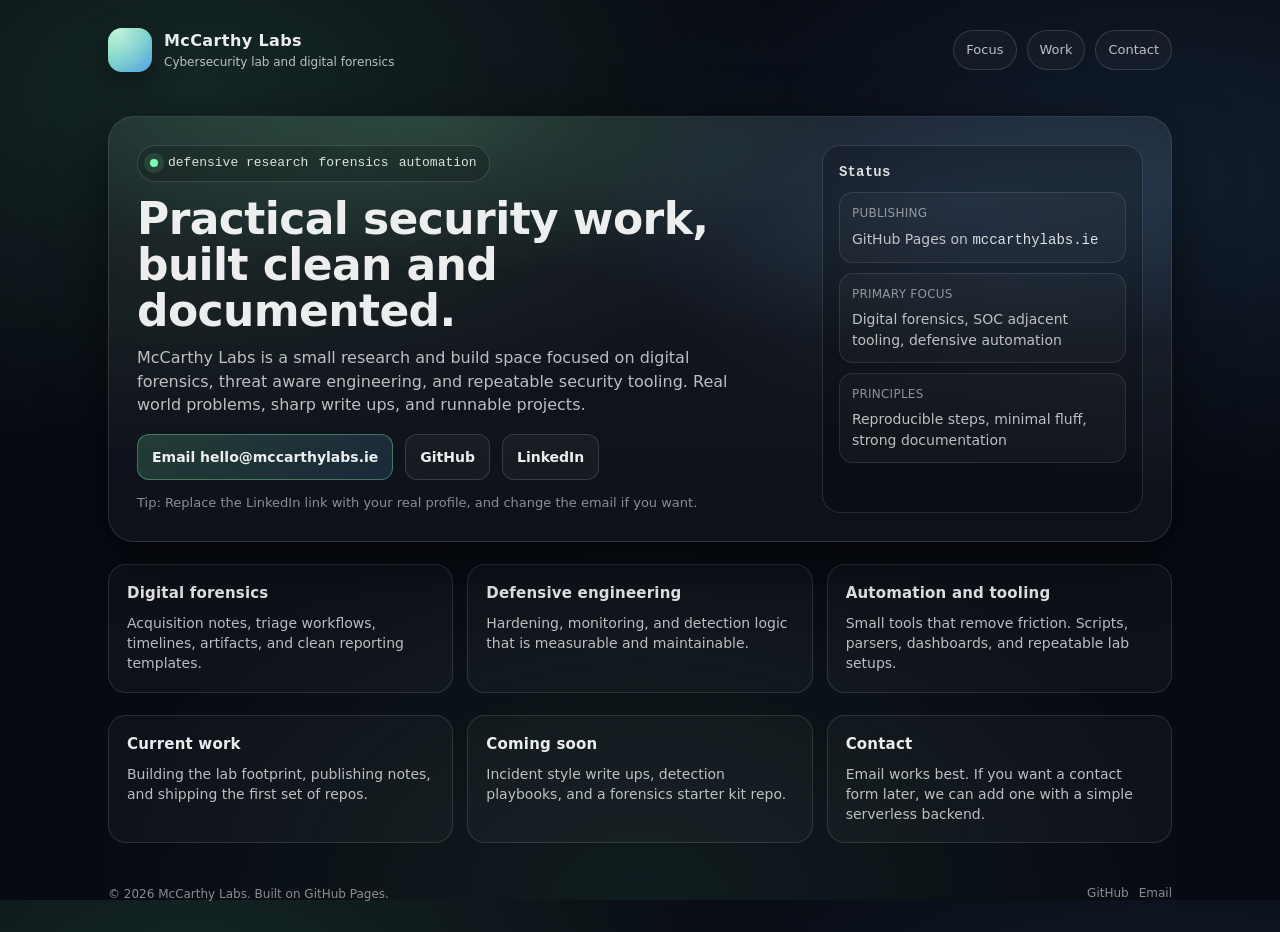
==== index.html @ 1f53fd3c "Update index.html" ====
<!doctype html>
<html lang="en">
<head>
  <meta charset="utf-8" />
  <meta name="viewport" content="width=device-width,initial-scale=1" />
  <meta name="description" content="McCarthy Labs. Cybersecurity lab focused on digital forensics, defensive engineering, and practical research." />
  <title>McCarthy Labs</title>

  <style>
    :root{
      --bg: #070A12;
      --panel: rgba(255,255,255,0.06);
      --panel2: rgba(255,255,255,0.04);
      --text: rgba(255,255,255,0.92);
      --muted: rgba(255,255,255,0.72);
      --faint: rgba(255,255,255,0.52);
      --border: rgba(255,255,255,0.14);
      --accent: #7CFFB2;
      --accent2: #67B6FF;
      --danger: #FF6B6B;
      --shadow: 0 18px 60px rgba(0,0,0,0.55);
      --radius: 18px;
      --radius2: 26px;
      --max: 1100px;
    }

    *{ box-sizing: border-box; }
    html, body{ height: 100%; }
    body{
      margin: 0;
      color: var(--text);
      background: radial-gradient(1000px 600px at 15% 10%, rgba(124,255,178,0.12), transparent 60%),
                  radial-gradient(900px 520px at 90% 20%, rgba(103,182,255,0.12), transparent 60%),
                  radial-gradient(1000px 700px at 50% 100%, rgba(124,255,178,0.08), transparent 55%),
                  var(--bg);
      font-family: ui-sans-serif, system-ui, -apple-system, Segoe UI, Roboto, Helvetica, Arial, "Apple Color Emoji", "Segoe UI Emoji";
      line-height: 1.45;
    }

    a{ color: inherit; text-decoration: none; }
    a:hover{ text-decoration: none; }

    .wrap{
      min-height: 100%;
      display: flex;
      flex-direction: column;
    }

    header{
      max-width: var(--max);
      margin: 0 auto;
      padding: 28px 18px 0 18px;
      width: 100%;
      display: flex;
      align-items: center;
      justify-content: space-between;
      gap: 16px;
    }

    .brand{
      display: flex;
      align-items: center;
      gap: 12px;
    }

    .mark{
      width: 44px;
      height: 44px;
      border-radius: 14px;
      background: linear-gradient(135deg, rgba(124,255,178,0.9), rgba(103,182,255,0.9));
      box-shadow: 0 10px 30px rgba(0,0,0,0.35);
      position: relative;
      overflow: hidden;
    }

    .mark::after{
      content: "";
      position: absolute;
      inset: -40%;
      background: radial-gradient(circle at 30% 30%, rgba(255,255,255,0.55), transparent 55%);
      transform: rotate(10deg);
    }

    .brand h1{
      font-size: 16px;
      margin: 0;
      letter-spacing: 0.4px;
      font-weight: 700;
    }

    .brand p{
      margin: 2px 0 0 0;
      font-size: 12px;
      color: var(--muted);
    }

    nav{
      display: flex;
      align-items: center;
      gap: 10px;
      flex-wrap: wrap;
      justify-content: flex-end;
    }

    .pill{
      display: inline-flex;
      align-items: center;
      gap: 10px;
      padding: 10px 12px;
      border: 1px solid var(--border);
      background: rgba(255,255,255,0.03);
      border-radius: 999px;
      color: var(--muted);
      font-size: 13px;
      transition: transform 120ms ease, border-color 120ms ease, background 120ms ease;
      user-select: none;
    }

    .pill:hover{
      transform: translateY(-1px);
      border-color: rgba(255,255,255,0.22);
      background: rgba(255,255,255,0.05);
    }

    main{
      width: 100%;
      max-width: var(--max);
      margin: 0 auto;
      padding: 44px 18px 42px 18px;
      flex: 1;
    }

    .hero{
      border: 1px solid rgba(255,255,255,0.12);
      background: linear-gradient(180deg, rgba(255,255,255,0.06), rgba(255,255,255,0.03));
      border-radius: var(--radius2);
      box-shadow: var(--shadow);
      padding: 28px;
      overflow: hidden;
      position: relative;
    }

    .hero::before{
      content: "";
      position: absolute;
      inset: 0;
      background:
        radial-gradient(700px 260px at 30% 0%, rgba(124,255,178,0.14), transparent 60%),
        radial-gradient(700px 260px at 80% 20%, rgba(103,182,255,0.14), transparent 60%);
      pointer-events: none;
    }

    .grid{
      display: grid;
      grid-template-columns: 1.35fr 0.65fr;
      gap: 18px;
      position: relative;
      z-index: 1;
    }

    @media (max-width: 920px){
      .grid{ grid-template-columns: 1fr; }
    }

    .kicker{
      display: inline-flex;
      align-items: center;
      gap: 10px;
      padding: 8px 12px;
      border-radius: 999px;
      border: 1px solid rgba(255,255,255,0.14);
      background: rgba(0,0,0,0.18);
      color: var(--muted);
      font-size: 13px;
      width: fit-content;
      margin-bottom: 14px;
    }

    .dot{
      width: 8px;
      height: 8px;
      border-radius: 999px;
      background: var(--accent);
      box-shadow: 0 0 0 6px rgba(124,255,178,0.12);
    }

    .title{
      font-size: 44px;
      line-height: 1.05;
      margin: 0 0 12px 0;
      letter-spacing: -0.6px;
    }

    @media (max-width: 520px){
      .title{ font-size: 36px; }
    }

    .subtitle{
      margin: 0 0 18px 0;
      color: var(--muted);
      font-size: 16px;
      max-width: 62ch;
    }

    .ctaRow{
      display: flex;
      gap: 12px;
      flex-wrap: wrap;
      margin-top: 6px;
    }

    .btn{
      display: inline-flex;
      align-items: center;
      justify-content: center;
      gap: 10px;
      padding: 12px 14px;
      border-radius: 12px;
      border: 1px solid rgba(255,255,255,0.14);
      background: rgba(255,255,255,0.04);
      color: var(--text);
      font-weight: 650;
      font-size: 14px;
      transition: transform 120ms ease, border-color 120ms ease, background 120ms ease;
    }

    .btn:hover{
      transform: translateY(-1px);
      border-color: rgba(255,255,255,0.24);
      background: rgba(255,255,255,0.06);
    }

    .btnPrimary{
      border: 1px solid rgba(124,255,178,0.35);
      background: linear-gradient(135deg, rgba(124,255,178,0.18), rgba(103,182,255,0.14));
    }

    .panel{
      border-radius: var(--radius);
      border: 1px solid rgba(255,255,255,0.12);
      background: rgba(0,0,0,0.22);
      padding: 16px;
    }

    .panel h3{
      margin: 0 0 10px 0;
      font-size: 14px;
      letter-spacing: 0.2px;
    }

    .kv{
      display: grid;
      grid-template-columns: 1fr;
      gap: 10px;
    }

    .kvItem{
      padding: 12px;
      border-radius: 14px;
      border: 1px solid rgba(255,255,255,0.10);
      background: rgba(255,255,255,0.03);
    }

    .kvItem .label{
      font-size: 12px;
      color: var(--faint);
      margin-bottom: 6px;
      letter-spacing: 0.25px;
      text-transform: uppercase;
    }

    .kvItem .value{
      font-size: 14px;
      color: var(--muted);
    }

    .section{
      margin-top: 22px;
      display: grid;
      grid-template-columns: 1fr 1fr 1fr;
      gap: 14px;
    }

    @media (max-width: 920px){
      .section{ grid-template-columns: 1fr; }
    }

    .card{
      border-radius: var(--radius);
      border: 1px solid rgba(255,255,255,0.12);
      background: rgba(255,255,255,0.03);
      padding: 18px;
      transition: transform 120ms ease, border-color 120ms ease, background 120ms ease;
    }

    .card:hover{
      transform: translateY(-1px);
      border-color: rgba(255,255,255,0.22);
      background: rgba(255,255,255,0.05);
    }

    .card h4{
      margin: 0 0 8px 0;
      font-size: 15px;
      letter-spacing: 0.2px;
    }

    .card p{
      margin: 0;
      color: var(--muted);
      font-size: 14px;
    }

    .mono{
      font-family: ui-monospace, SFMono-Regular, Menlo, Monaco, Consolas, "Liberation Mono", "Courier New", monospace;
      color: rgba(255,255,255,0.85);
    }

    footer{
      max-width: var(--max);
      margin: 0 auto;
      padding: 0 18px 28px 18px;
      width: 100%;
      color: var(--faint);
      font-size: 12px;
      display: flex;
      align-items: center;
      justify-content: space-between;
      gap: 10px;
      flex-wrap: wrap;
    }

    .smallLinks{
      display: flex;
      gap: 10px;
      flex-wrap: wrap;
      justify-content: flex-end;
    }

    .smallLinks a{
      color: var(--faint);
      border-bottom: 1px solid transparent;
    }

    .smallLinks a:hover{
      color: var(--muted);
      border-bottom-color: rgba(255,255,255,0.22);
    }
  </style>
</head>

<body>
  <div class="wrap">
    <header>
      <div class="brand">
        <div class="mark" aria-hidden="true"></div>
        <div>
          <h1>McCarthy Labs</h1>
          <p>Cybersecurity lab and digital forensics</p>
        </div>
      </div>

      <nav>
        <a class="pill" href="#focus">Focus</a>
        <a class="pill" href="#work">Work</a>
        <a class="pill" href="#contact">Contact</a>
      </nav>
    </header>

    <main>
      <section class="hero">
        <div class="grid">
          <div>
            <div class="kicker">
              <span class="dot" aria-hidden="true"></span>
              <span class="mono">defensive research</span>
              <span class="mono">forensics</span>
              <span class="mono">automation</span>
            </div>

            <h2 class="title">Practical security work, built clean and documented.</h2>

            <p class="subtitle">
              McCarthy Labs is a small research and build space focused on digital forensics, threat aware engineering,
              and repeatable security tooling. Real world problems, sharp write ups, and runnable projects.
            </p>

            <div class="ctaRow" id="contact">
              <a class="btn btnPrimary" href="mailto:hello@mccarthylabs.ie">Email hello@mccarthylabs.ie</a>
              <a class="btn" href="https://github.com/McCarthyLabs-ie" target="_blank" rel="noreferrer">GitHub</a>
              <a class="btn" href="https://www.linkedin.com" target="_blank" rel="noreferrer">LinkedIn</a>
            </div>

            <p style="margin:14px 0 0 0;color:var(--faint);font-size:13px;">
              Tip: Replace the LinkedIn link with your real profile, and change the email if you want.
            </p>
          </div>

          <aside class="panel">
            <h3 class="mono">Status</h3>
            <div class="kv">
              <div class="kvItem">
                <div class="label">Publishing</div>
                <div class="value">GitHub Pages on <span class="mono">mccarthylabs.ie</span></div>
              </div>
              <div class="kvItem">
                <div class="label">Primary focus</div>
                <div class="value">Digital forensics, SOC adjacent tooling, defensive automation</div>
              </div>
              <div class="kvItem">
                <div class="label">Principles</div>
                <div class="value">Reproducible steps, minimal fluff, strong documentation</div>
              </div>
            </div>
          </aside>
        </div>
      </section>

      <section class="section" id="focus">
        <div class="card">
          <h4>Digital forensics</h4>
          <p>
            Acquisition notes, triage workflows, timelines, artifacts, and clean reporting templates.
          </p>
        </div>

        <div class="card">
          <h4>Defensive engineering</h4>
          <p>
            Hardening, monitoring, and detection logic that is measurable and maintainable.
          </p>
        </div>

        <div class="card">
          <h4>Automation and tooling</h4>
          <p>
            Small tools that remove friction. Scripts, parsers, dashboards, and repeatable lab setups.
          </p>
        </div>
      </section>

      <section class="section" id="work">
        <div class="card">
          <h4>Current work</h4>
          <p>
            Building the lab footprint, publishing notes, and shipping the first set of repos.
          </p>
        </div>

        <div class="card">
          <h4>Coming soon</h4>
          <p>
            Incident style write ups, detection playbooks, and a forensics starter kit repo.
          </p>
        </div>

        <div class="card">
          <h4>Contact</h4>
          <p>
            Email works best. If you want a contact form later, we can add one with a simple serverless backend.
          </p>
        </div>
      </section>
    </main>

    <footer>
      <div>© <span id="year"></span> McCarthy Labs. Built on GitHub Pages.</div>
      <div class="smallLinks">
        <a href="https://github.com/McCarthyLabs-ie" target="_blank" rel="noreferrer">GitHub</a>
        <a href="#contact">Email</a>
      </div>
    </footer>
  </div>

  <script>
    document.getElementById("year").textContent = new Date().getFullYear();
  </script>
</body>
</html>
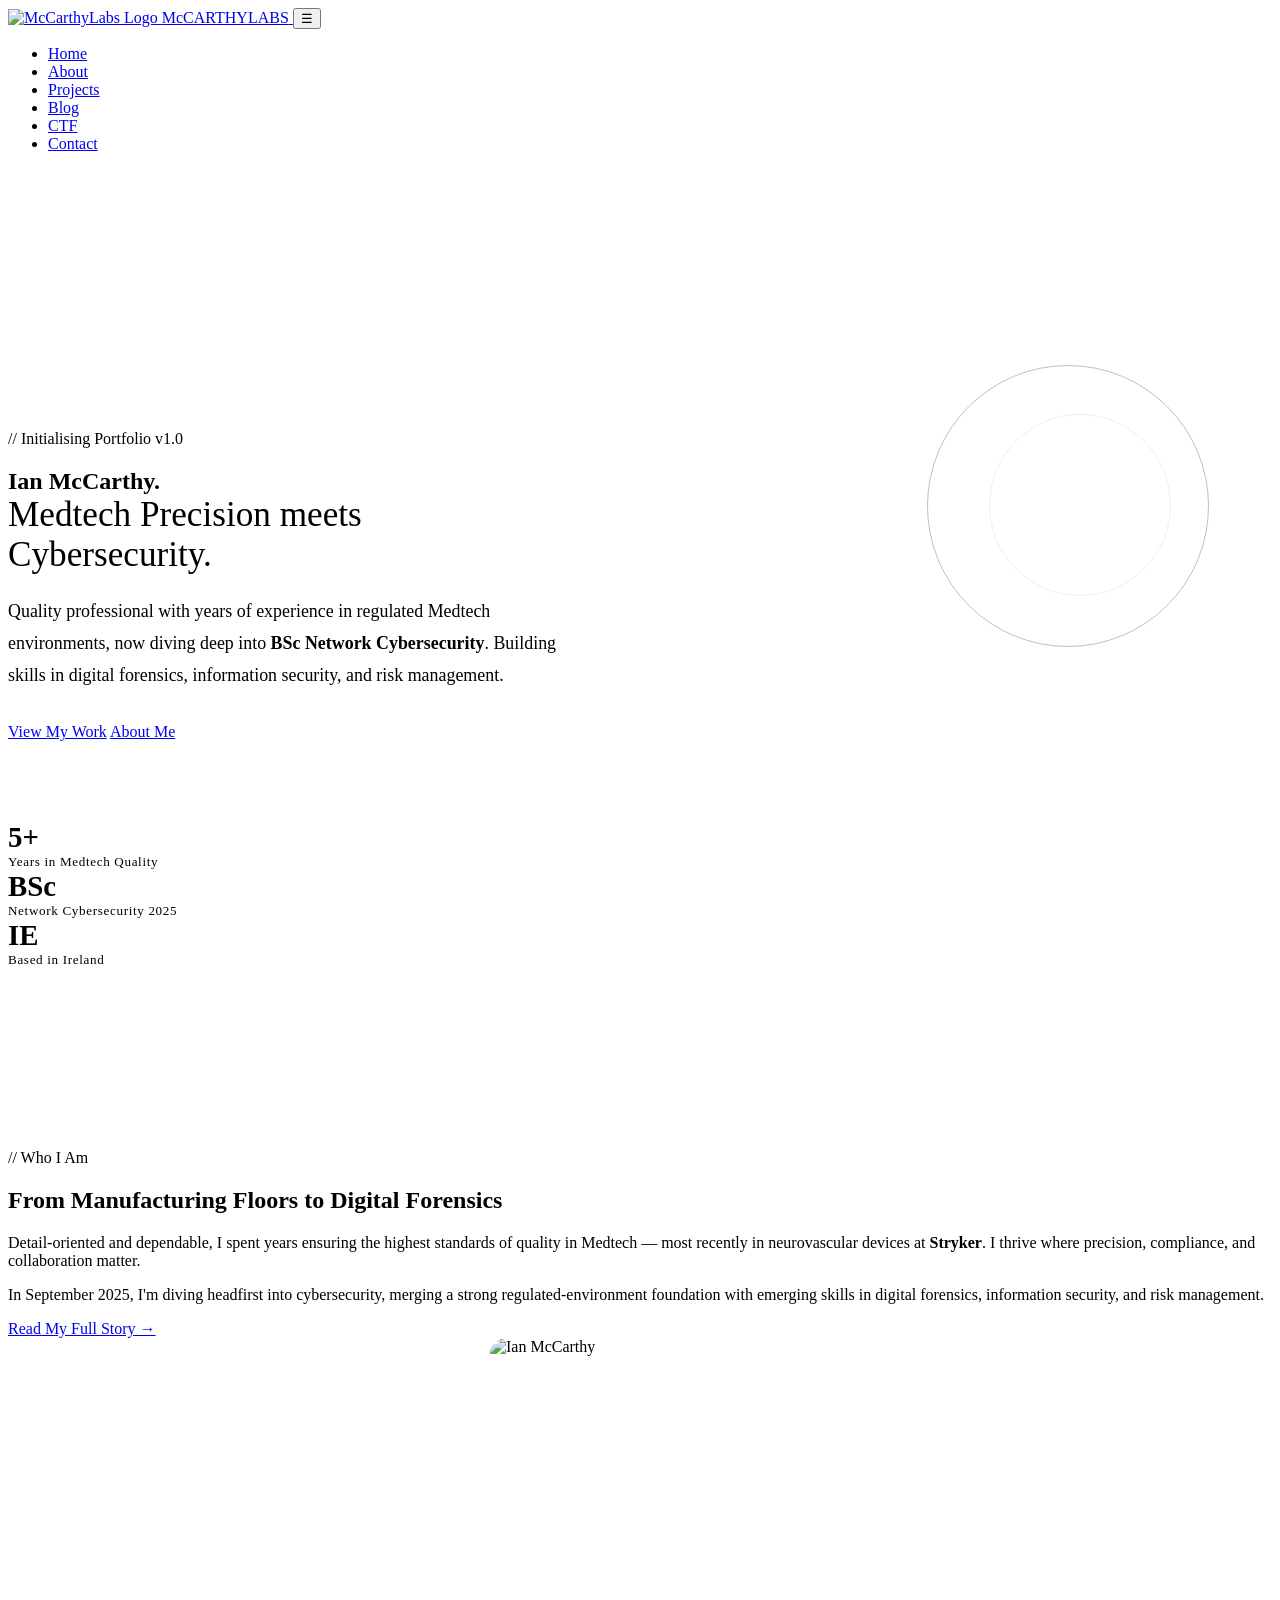
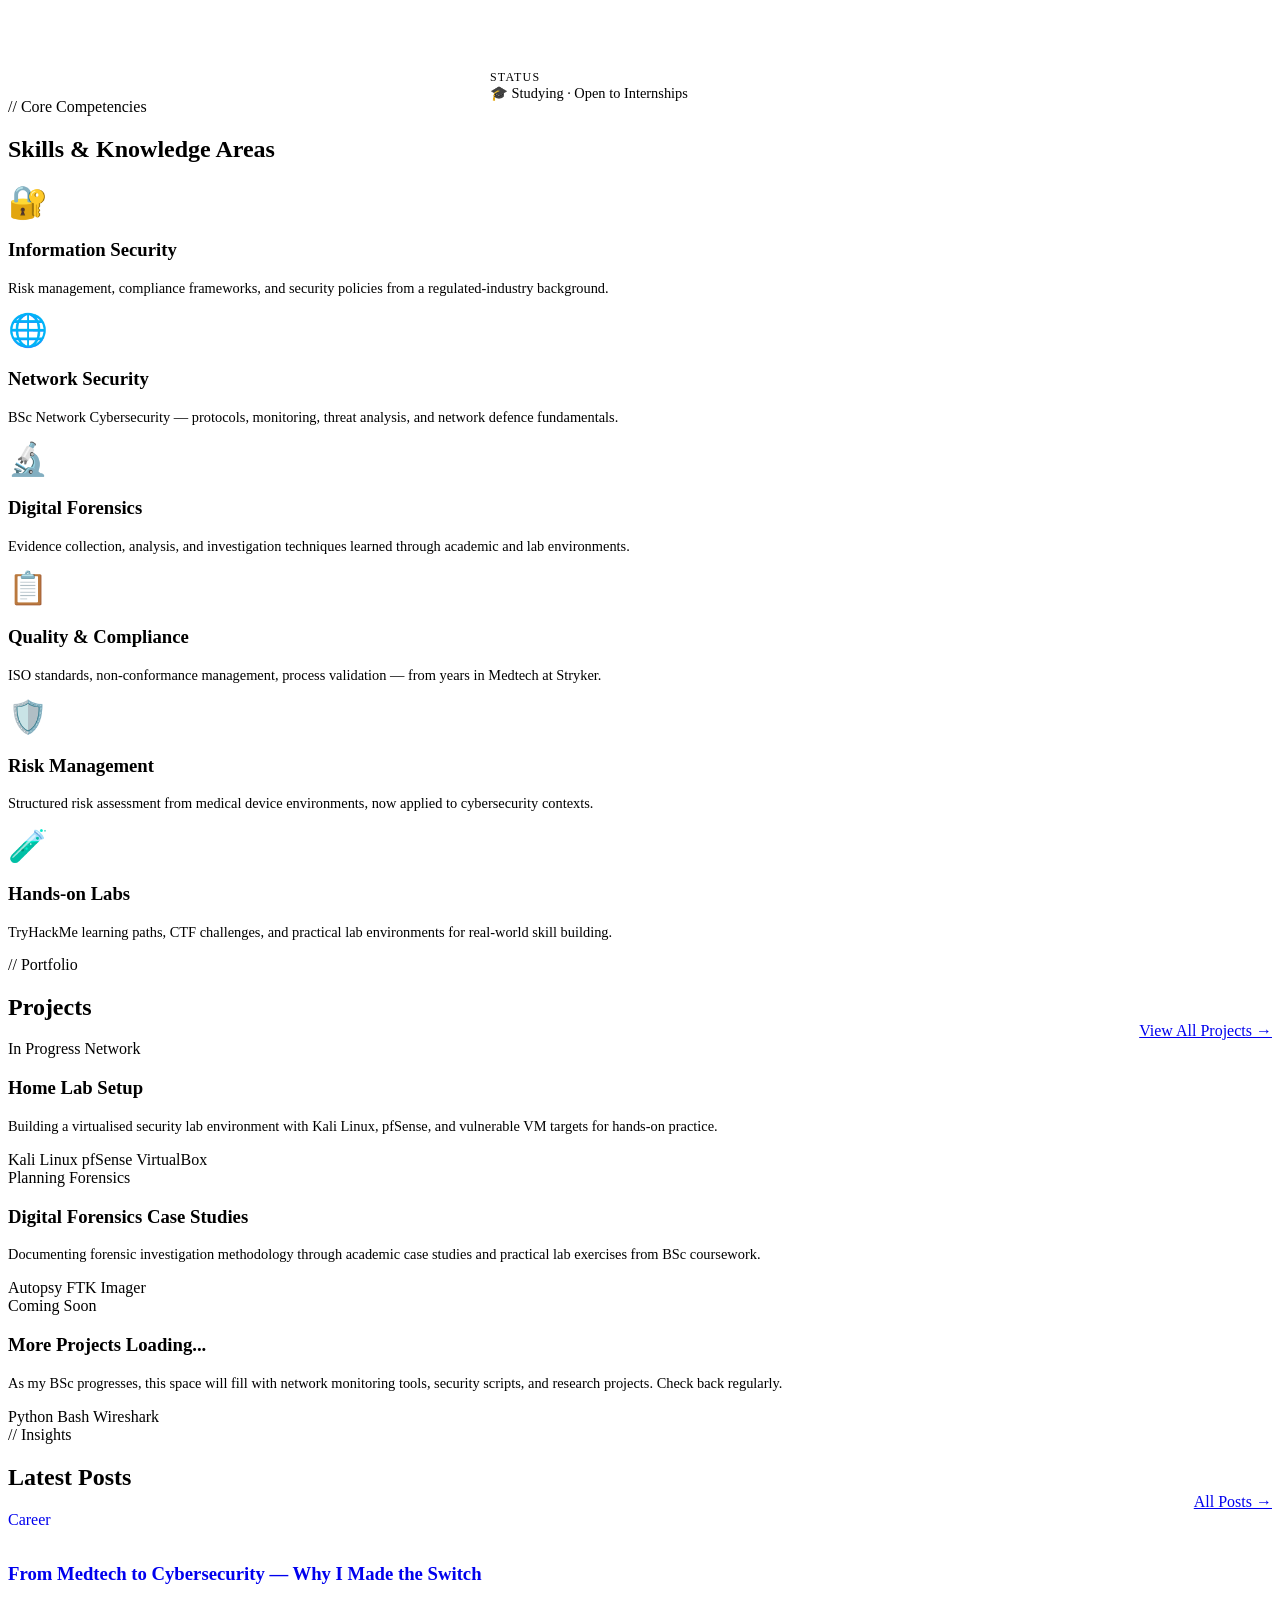
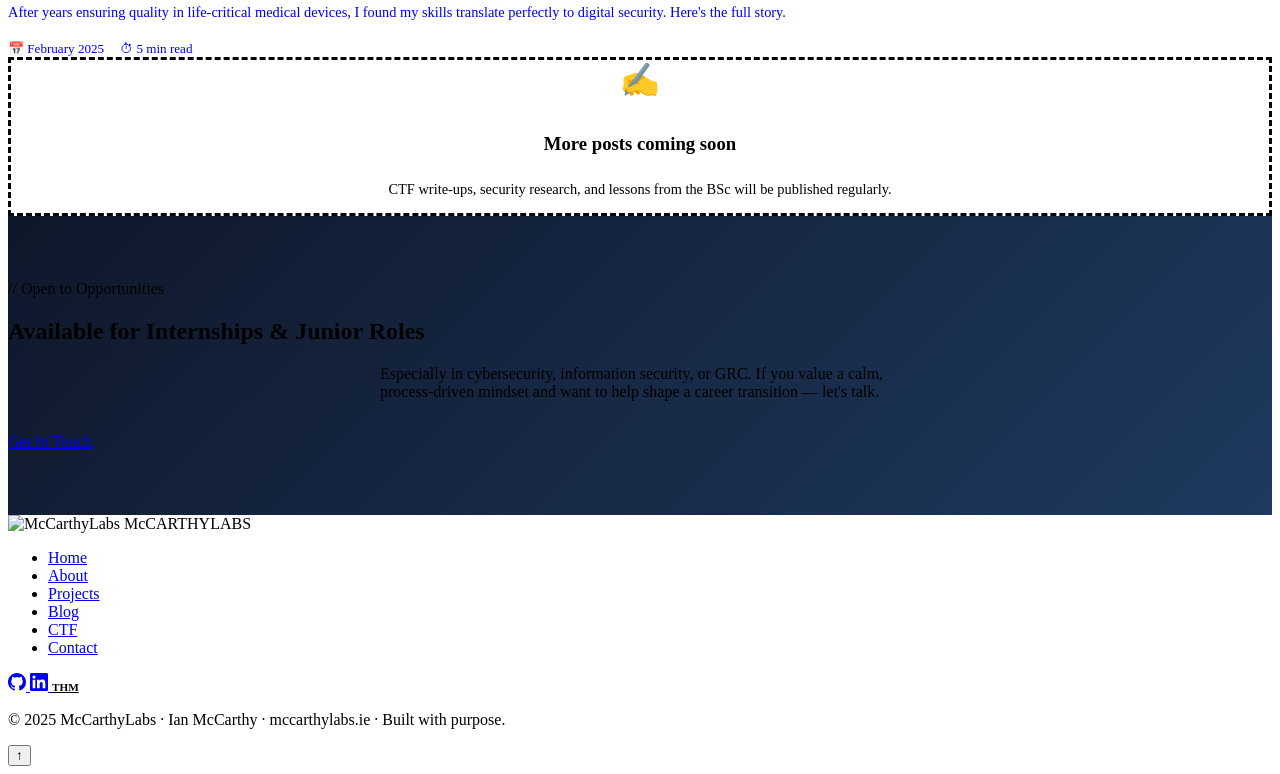
==== commit d263fe19: "Add files via upload" ====
--- a/index.html
+++ b/index.html
@@ -1,479 +1,293 @@
-<!doctype html>
+<!DOCTYPE html>
 <html lang="en">
 <head>
-  <meta charset="utf-8" />
-  <meta name="viewport" content="width=device-width,initial-scale=1" />
-  <meta name="description" content="McCarthy Labs. Cybersecurity lab focused on digital forensics, defensive engineering, and practical research." />
-  <title>McCarthy Labs</title>
-
-  <style>
-    :root{
-      --bg: #070A12;
-      --panel: rgba(255,255,255,0.06);
-      --panel2: rgba(255,255,255,0.04);
-      --text: rgba(255,255,255,0.92);
-      --muted: rgba(255,255,255,0.72);
-      --faint: rgba(255,255,255,0.52);
-      --border: rgba(255,255,255,0.14);
-      --accent: #7CFFB2;
-      --accent2: #67B6FF;
-      --danger: #FF6B6B;
-      --shadow: 0 18px 60px rgba(0,0,0,0.55);
-      --radius: 18px;
-      --radius2: 26px;
-      --max: 1100px;
-    }
-
-    *{ box-sizing: border-box; }
-    html, body{ height: 100%; }
-    body{
-      margin: 0;
-      color: var(--text);
-      background: radial-gradient(1000px 600px at 15% 10%, rgba(124,255,178,0.12), transparent 60%),
-                  radial-gradient(900px 520px at 90% 20%, rgba(103,182,255,0.12), transparent 60%),
-                  radial-gradient(1000px 700px at 50% 100%, rgba(124,255,178,0.08), transparent 55%),
-                  var(--bg);
-      font-family: ui-sans-serif, system-ui, -apple-system, Segoe UI, Roboto, Helvetica, Arial, "Apple Color Emoji", "Segoe UI Emoji";
-      line-height: 1.45;
-    }
-
-    a{ color: inherit; text-decoration: none; }
-    a:hover{ text-decoration: none; }
-
-    .wrap{
-      min-height: 100%;
-      display: flex;
-      flex-direction: column;
-    }
-
-    header{
-      max-width: var(--max);
-      margin: 0 auto;
-      padding: 28px 18px 0 18px;
-      width: 100%;
-      display: flex;
-      align-items: center;
-      justify-content: space-between;
-      gap: 16px;
-    }
-
-    .brand{
-      display: flex;
-      align-items: center;
-      gap: 12px;
-    }
-
-    .mark{
-      width: 44px;
-      height: 44px;
-      border-radius: 14px;
-      background: linear-gradient(135deg, rgba(124,255,178,0.9), rgba(103,182,255,0.9));
-      box-shadow: 0 10px 30px rgba(0,0,0,0.35);
-      position: relative;
-      overflow: hidden;
-    }
-
-    .mark::after{
-      content: "";
-      position: absolute;
-      inset: -40%;
-      background: radial-gradient(circle at 30% 30%, rgba(255,255,255,0.55), transparent 55%);
-      transform: rotate(10deg);
-    }
-
-    .brand h1{
-      font-size: 16px;
-      margin: 0;
-      letter-spacing: 0.4px;
-      font-weight: 700;
-    }
-
-    .brand p{
-      margin: 2px 0 0 0;
-      font-size: 12px;
-      color: var(--muted);
-    }
-
-    nav{
-      display: flex;
-      align-items: center;
-      gap: 10px;
-      flex-wrap: wrap;
-      justify-content: flex-end;
-    }
-
-    .pill{
-      display: inline-flex;
-      align-items: center;
-      gap: 10px;
-      padding: 10px 12px;
-      border: 1px solid var(--border);
-      background: rgba(255,255,255,0.03);
-      border-radius: 999px;
-      color: var(--muted);
-      font-size: 13px;
-      transition: transform 120ms ease, border-color 120ms ease, background 120ms ease;
-      user-select: none;
-    }
-
-    .pill:hover{
-      transform: translateY(-1px);
-      border-color: rgba(255,255,255,0.22);
-      background: rgba(255,255,255,0.05);
-    }
-
-    main{
-      width: 100%;
-      max-width: var(--max);
-      margin: 0 auto;
-      padding: 44px 18px 42px 18px;
-      flex: 1;
-    }
-
-    .hero{
-      border: 1px solid rgba(255,255,255,0.12);
-      background: linear-gradient(180deg, rgba(255,255,255,0.06), rgba(255,255,255,0.03));
-      border-radius: var(--radius2);
-      box-shadow: var(--shadow);
-      padding: 28px;
-      overflow: hidden;
-      position: relative;
-    }
-
-    .hero::before{
-      content: "";
-      position: absolute;
-      inset: 0;
-      background:
-        radial-gradient(700px 260px at 30% 0%, rgba(124,255,178,0.14), transparent 60%),
-        radial-gradient(700px 260px at 80% 20%, rgba(103,182,255,0.14), transparent 60%);
-      pointer-events: none;
-    }
-
-    .grid{
-      display: grid;
-      grid-template-columns: 1.35fr 0.65fr;
-      gap: 18px;
-      position: relative;
-      z-index: 1;
-    }
-
-    @media (max-width: 920px){
-      .grid{ grid-template-columns: 1fr; }
-    }
-
-    .kicker{
-      display: inline-flex;
-      align-items: center;
-      gap: 10px;
-      padding: 8px 12px;
-      border-radius: 999px;
-      border: 1px solid rgba(255,255,255,0.14);
-      background: rgba(0,0,0,0.18);
-      color: var(--muted);
-      font-size: 13px;
-      width: fit-content;
-      margin-bottom: 14px;
-    }
-
-    .dot{
-      width: 8px;
-      height: 8px;
-      border-radius: 999px;
-      background: var(--accent);
-      box-shadow: 0 0 0 6px rgba(124,255,178,0.12);
-    }
-
-    .title{
-      font-size: 44px;
-      line-height: 1.05;
-      margin: 0 0 12px 0;
-      letter-spacing: -0.6px;
-    }
-
-    @media (max-width: 520px){
-      .title{ font-size: 36px; }
-    }
-
-    .subtitle{
-      margin: 0 0 18px 0;
-      color: var(--muted);
-      font-size: 16px;
-      max-width: 62ch;
-    }
-
-    .ctaRow{
-      display: flex;
-      gap: 12px;
-      flex-wrap: wrap;
-      margin-top: 6px;
-    }
-
-    .btn{
-      display: inline-flex;
-      align-items: center;
-      justify-content: center;
-      gap: 10px;
-      padding: 12px 14px;
-      border-radius: 12px;
-      border: 1px solid rgba(255,255,255,0.14);
-      background: rgba(255,255,255,0.04);
-      color: var(--text);
-      font-weight: 650;
-      font-size: 14px;
-      transition: transform 120ms ease, border-color 120ms ease, background 120ms ease;
-    }
-
-    .btn:hover{
-      transform: translateY(-1px);
-      border-color: rgba(255,255,255,0.24);
-      background: rgba(255,255,255,0.06);
-    }
-
-    .btnPrimary{
-      border: 1px solid rgba(124,255,178,0.35);
-      background: linear-gradient(135deg, rgba(124,255,178,0.18), rgba(103,182,255,0.14));
-    }
-
-    .panel{
-      border-radius: var(--radius);
-      border: 1px solid rgba(255,255,255,0.12);
-      background: rgba(0,0,0,0.22);
-      padding: 16px;
-    }
-
-    .panel h3{
-      margin: 0 0 10px 0;
-      font-size: 14px;
-      letter-spacing: 0.2px;
-    }
-
-    .kv{
-      display: grid;
-      grid-template-columns: 1fr;
-      gap: 10px;
-    }
-
-    .kvItem{
-      padding: 12px;
-      border-radius: 14px;
-      border: 1px solid rgba(255,255,255,0.10);
-      background: rgba(255,255,255,0.03);
-    }
-
-    .kvItem .label{
-      font-size: 12px;
-      color: var(--faint);
-      margin-bottom: 6px;
-      letter-spacing: 0.25px;
-      text-transform: uppercase;
-    }
-
-    .kvItem .value{
-      font-size: 14px;
-      color: var(--muted);
-    }
-
-    .section{
-      margin-top: 22px;
-      display: grid;
-      grid-template-columns: 1fr 1fr 1fr;
-      gap: 14px;
-    }
-
-    @media (max-width: 920px){
-      .section{ grid-template-columns: 1fr; }
-    }
-
-    .card{
-      border-radius: var(--radius);
-      border: 1px solid rgba(255,255,255,0.12);
-      background: rgba(255,255,255,0.03);
-      padding: 18px;
-      transition: transform 120ms ease, border-color 120ms ease, background 120ms ease;
-    }
-
-    .card:hover{
-      transform: translateY(-1px);
-      border-color: rgba(255,255,255,0.22);
-      background: rgba(255,255,255,0.05);
-    }
-
-    .card h4{
-      margin: 0 0 8px 0;
-      font-size: 15px;
-      letter-spacing: 0.2px;
-    }
-
-    .card p{
-      margin: 0;
-      color: var(--muted);
-      font-size: 14px;
-    }
-
-    .mono{
-      font-family: ui-monospace, SFMono-Regular, Menlo, Monaco, Consolas, "Liberation Mono", "Courier New", monospace;
-      color: rgba(255,255,255,0.85);
-    }
-
-    footer{
-      max-width: var(--max);
-      margin: 0 auto;
-      padding: 0 18px 28px 18px;
-      width: 100%;
-      color: var(--faint);
-      font-size: 12px;
-      display: flex;
-      align-items: center;
-      justify-content: space-between;
-      gap: 10px;
-      flex-wrap: wrap;
-    }
-
-    .smallLinks{
-      display: flex;
-      gap: 10px;
-      flex-wrap: wrap;
-      justify-content: flex-end;
-    }
-
-    .smallLinks a{
-      color: var(--faint);
-      border-bottom: 1px solid transparent;
-    }
-
-    .smallLinks a:hover{
-      color: var(--muted);
-      border-bottom-color: rgba(255,255,255,0.22);
-    }
-  </style>
+  <meta charset="UTF-8" />
+  <meta name="viewport" content="width=device-width, initial-scale=1.0" />
+  <title>McCarthyLabs | Ian McCarthy — Cybersecurity Portfolio</title>
+  <meta name="description" content="Ian McCarthy — Medtech quality professional transitioning into cybersecurity. BSc Network Cybersecurity student. Based in Ireland." />
+  <meta name="keywords" content="cybersecurity portfolio, Ian McCarthy, mccarthylabs, network security, Ireland, BSc cybersecurity" />
+  <meta property="og:title" content="McCarthyLabs | Ian McCarthy" />
+  <meta property="og:description" content="Cybersecurity portfolio — from Medtech precision to digital security." />
+  <meta property="og:url" content="https://mccarthylabs.ie" />
+  <meta property="og:type" content="website" />
+  <link rel="canonical" href="https://mccarthylabs.ie/" />
+  <link rel="icon" href="assets/logo.png" type="image/png" />
+  <link rel="stylesheet" href="assets/style.css" />
 </head>
-
 <body>
-  <div class="wrap">
-    <header>
-      <div class="brand">
-        <div class="mark" aria-hidden="true"></div>
+
+<!-- ── Navigation ── -->
+<nav class="navbar">
+  <div class="nav-inner">
+    <a href="index.html" class="nav-logo">
+      <img src="assets/logo.png" alt="McCarthyLabs Logo" />
+      <span class="nav-logo-text">Mc<span>CARTHY</span>LABS</span>
+    </a>
+    <button class="nav-toggle" id="navToggle" aria-label="Toggle menu">☰</button>
+    <ul class="nav-links" id="navLinks">
+      <li><a href="index.html" class="active">Home</a></li>
+      <li><a href="about.html">About</a></li>
+      <li><a href="projects.html">Projects</a></li>
+      <li><a href="blog.html">Blog</a></li>
+      <li><a href="ctf.html">CTF</a></li>
+      <li><a href="contact.html" class="nav-cta">Contact</a></li>
+    </ul>
+  </div>
+</nav>
+
+<main>
+
+  <!-- ── Hero ── -->
+  <section style="min-height:100vh; display:flex; align-items:center; padding-top:80px; position:relative; overflow:hidden;">
+
+    <!-- Decorative circuit lines -->
+    <div style="position:absolute;top:20%;right:5%;width:280px;height:280px;border:1px solid #1e2d4a;border-radius:50%;opacity:0.3;"></div>
+    <div style="position:absolute;top:25%;right:8%;width:180px;height:180px;border:1px solid #2563eb44;border-radius:50%;opacity:0.4;"></div>
+
+    <div class="container">
+      <div style="max-width:780px;">
+        <span class="eyebrow fade-up">// Initialising Portfolio v1.0</span>
+        <h1 class="fade-up-1">
+          Ian McCarthy<span style="color:var(--blue-light);">.</span><br/>
+          <span style="color:var(--text-2);font-weight:400;font-size:clamp(1.4rem,3vw,2.2rem);">Medtech Precision meets<br/>Cybersecurity.</span>
+        </h1>
+        <p class="fade-up-2" style="font-size:1.12rem;max-width:580px;margin-top:1.25rem;line-height:1.8;">
+          Quality professional with years of experience in regulated Medtech environments, now diving deep into <strong style="color:var(--text-1);">BSc Network Cybersecurity</strong>. Building skills in digital forensics, information security, and risk management.
+        </p>
+
+        <div class="flex flex-wrap gap-2 fade-up-3" style="margin-top:2rem;">
+          <a href="projects.html" class="btn btn-primary">View My Work</a>
+          <a href="about.html" class="btn btn-outline">About Me</a>
+        </div>
+
+        <!-- Stats row -->
+        <div class="flex flex-wrap gap-3 fade-up-4" style="margin-top:3rem;padding-top:2rem;border-top:1px solid var(--border);">
+          <div>
+            <div style="font-family:var(--font-head);font-size:1.8rem;font-weight:700;color:var(--text-1);">5+</div>
+            <div style="font-size:0.82rem;color:var(--text-3);letter-spacing:0.05em;">Years in Medtech Quality</div>
+          </div>
+          <div style="width:1px;background:var(--border);"></div>
+          <div>
+            <div style="font-family:var(--font-head);font-size:1.8rem;font-weight:700;color:var(--text-1);">BSc</div>
+            <div style="font-size:0.82rem;color:var(--text-3);letter-spacing:0.05em;">Network Cybersecurity 2025</div>
+          </div>
+          <div style="width:1px;background:var(--border);"></div>
+          <div>
+            <div style="font-family:var(--font-head);font-size:1.8rem;font-weight:700;color:var(--cyan);">IE</div>
+            <div style="font-size:0.82rem;color:var(--text-3);letter-spacing:0.05em;">Based in Ireland</div>
+          </div>
+        </div>
+      </div>
+    </div>
+  </section>
+
+  <!-- ── About Snapshot ── -->
+  <section class="section" style="background:var(--bg-1);border-top:1px solid var(--border);border-bottom:1px solid var(--border);">
+    <div class="container">
+      <div class="grid-2" style="align-items:center;gap:4rem;">
         <div>
-          <h1>McCarthy Labs</h1>
-          <p>Cybersecurity lab and digital forensics</p>
-        </div>
-      </div>
-
-      <nav>
-        <a class="pill" href="#focus">Focus</a>
-        <a class="pill" href="#work">Work</a>
-        <a class="pill" href="#contact">Contact</a>
-      </nav>
-    </header>
-
-    <main>
-      <section class="hero">
-        <div class="grid">
-          <div>
-            <div class="kicker">
-              <span class="dot" aria-hidden="true"></span>
-              <span class="mono">defensive research</span>
-              <span class="mono">forensics</span>
-              <span class="mono">automation</span>
+          <span class="eyebrow">// Who I Am</span>
+          <h2>From Manufacturing Floors to Digital Forensics</h2>
+          <p style="margin-top:1rem;">Detail-oriented and dependable, I spent years ensuring the highest standards of quality in Medtech — most recently in neurovascular devices at <strong style="color:var(--text-1);">Stryker</strong>. I thrive where precision, compliance, and collaboration matter.</p>
+          <p>In September 2025, I'm diving headfirst into cybersecurity, merging a strong regulated-environment foundation with emerging skills in digital forensics, information security, and risk management.</p>
+          <a href="about.html" class="btn btn-outline" style="margin-top:1rem;">Read My Full Story →</a>
+        </div>
+        <div style="display:flex;justify-content:center;">
+          <div style="position:relative;">
+            <div style="position:absolute;inset:-8px;border:1px solid var(--border-h);border-radius:20px;opacity:0.5;"></div>
+            <img src="assets/profile.jpg" alt="Ian McCarthy" style="width:300px;height:360px;object-fit:cover;border-radius:16px;display:block;" />
+            <div style="position:absolute;bottom:-1rem;left:-1rem;background:var(--bg-card);border:1px solid var(--border);border-radius:10px;padding:0.75rem 1rem;">
+              <div style="font-family:var(--font-head);font-size:0.75rem;color:var(--cyan);letter-spacing:0.1em;text-transform:uppercase;">Status</div>
+              <div style="font-size:0.9rem;color:var(--text-1);font-weight:500;">🎓 Studying · Open to Internships</div>
             </div>
-
-            <h2 class="title">Practical security work, built clean and documented.</h2>
-
-            <p class="subtitle">
-              McCarthy Labs is a small research and build space focused on digital forensics, threat aware engineering,
-              and repeatable security tooling. Real world problems, sharp write ups, and runnable projects.
-            </p>
-
-            <div class="ctaRow" id="contact">
-              <a class="btn btnPrimary" href="mailto:hello@mccarthylabs.ie">Email hello@mccarthylabs.ie</a>
-              <a class="btn" href="https://github.com/McCarthyLabs-ie" target="_blank" rel="noreferrer">GitHub</a>
-              <a class="btn" href="https://www.linkedin.com" target="_blank" rel="noreferrer">LinkedIn</a>
+          </div>
+        </div>
+      </div>
+    </div>
+  </section>
+
+  <!-- ── Skills Preview ── -->
+  <section class="section">
+    <div class="container">
+      <div class="section-header text-center">
+        <span class="eyebrow">// Core Competencies</span>
+        <h2>Skills & Knowledge Areas</h2>
+      </div>
+      <div class="grid-3">
+        <div class="card text-center">
+          <div style="font-size:2rem;margin-bottom:0.75rem;">🔐</div>
+          <h3>Information Security</h3>
+          <p style="font-size:0.9rem;margin-top:0.5rem;">Risk management, compliance frameworks, and security policies from a regulated-industry background.</p>
+        </div>
+        <div class="card text-center">
+          <div style="font-size:2rem;margin-bottom:0.75rem;">🌐</div>
+          <h3>Network Security</h3>
+          <p style="font-size:0.9rem;margin-top:0.5rem;">BSc Network Cybersecurity — protocols, monitoring, threat analysis, and network defence fundamentals.</p>
+        </div>
+        <div class="card text-center">
+          <div style="font-size:2rem;margin-bottom:0.75rem;">🔬</div>
+          <h3>Digital Forensics</h3>
+          <p style="font-size:0.9rem;margin-top:0.5rem;">Evidence collection, analysis, and investigation techniques learned through academic and lab environments.</p>
+        </div>
+        <div class="card text-center">
+          <div style="font-size:2rem;margin-bottom:0.75rem;">📋</div>
+          <h3>Quality & Compliance</h3>
+          <p style="font-size:0.9rem;margin-top:0.5rem;">ISO standards, non-conformance management, process validation — from years in Medtech at Stryker.</p>
+        </div>
+        <div class="card text-center">
+          <div style="font-size:2rem;margin-bottom:0.75rem;">🛡️</div>
+          <h3>Risk Management</h3>
+          <p style="font-size:0.9rem;margin-top:0.5rem;">Structured risk assessment from medical device environments, now applied to cybersecurity contexts.</p>
+        </div>
+        <div class="card text-center">
+          <div style="font-size:2rem;margin-bottom:0.75rem;">🧪</div>
+          <h3>Hands-on Labs</h3>
+          <p style="font-size:0.9rem;margin-top:0.5rem;">TryHackMe learning paths, CTF challenges, and practical lab environments for real-world skill building.</p>
+        </div>
+      </div>
+    </div>
+  </section>
+
+  <!-- ── Featured Projects ── -->
+  <section class="section" style="background:var(--bg-1);border-top:1px solid var(--border);border-bottom:1px solid var(--border);">
+    <div class="container">
+      <div class="section-header" style="display:flex;align-items:flex-end;justify-content:space-between;flex-wrap:wrap;gap:1rem;">
+        <div>
+          <span class="eyebrow">// Portfolio</span>
+          <h2>Projects</h2>
+        </div>
+        <a href="projects.html" class="btn btn-outline btn-sm">View All Projects →</a>
+      </div>
+      <div class="grid-3">
+        <!-- Placeholder projects — replace as you build -->
+        <div class="card">
+          <div class="flex items-center gap-2" style="margin-bottom:1rem;">
+            <span class="badge badge-cyan">In Progress</span>
+            <span class="badge badge-blue">Network</span>
+          </div>
+          <h3>Home Lab Setup</h3>
+          <p style="font-size:0.9rem;margin-top:0.5rem;">Building a virtualised security lab environment with Kali Linux, pfSense, and vulnerable VM targets for hands-on practice.</p>
+          <div class="flex flex-wrap gap-1" style="margin-top:1rem;">
+            <span class="badge badge-blue">Kali Linux</span>
+            <span class="badge badge-blue">pfSense</span>
+            <span class="badge badge-blue">VirtualBox</span>
+          </div>
+        </div>
+        <div class="card">
+          <div class="flex items-center gap-2" style="margin-bottom:1rem;">
+            <span class="badge badge-amber">Planning</span>
+            <span class="badge badge-cyan">Forensics</span>
+          </div>
+          <h3>Digital Forensics Case Studies</h3>
+          <p style="font-size:0.9rem;margin-top:0.5rem;">Documenting forensic investigation methodology through academic case studies and practical lab exercises from BSc coursework.</p>
+          <div class="flex flex-wrap gap-1" style="margin-top:1rem;">
+            <span class="badge badge-cyan">Autopsy</span>
+            <span class="badge badge-cyan">FTK Imager</span>
+          </div>
+        </div>
+        <div class="card">
+          <div class="flex items-center gap-2" style="margin-bottom:1rem;">
+            <span class="badge badge-amber">Coming Soon</span>
+          </div>
+          <h3>More Projects Loading...</h3>
+          <p style="font-size:0.9rem;margin-top:0.5rem;">As my BSc progresses, this space will fill with network monitoring tools, security scripts, and research projects. Check back regularly.</p>
+          <div class="flex flex-wrap gap-1" style="margin-top:1rem;">
+            <span class="badge badge-blue">Python</span>
+            <span class="badge badge-blue">Bash</span>
+            <span class="badge badge-blue">Wireshark</span>
+          </div>
+        </div>
+      </div>
+    </div>
+  </section>
+
+  <!-- ── Latest Blog ── -->
+  <section class="section">
+    <div class="container">
+      <div class="section-header" style="display:flex;align-items:flex-end;justify-content:space-between;flex-wrap:wrap;gap:1rem;">
+        <div>
+          <span class="eyebrow">// Insights</span>
+          <h2>Latest Posts</h2>
+        </div>
+        <a href="blog.html" class="btn btn-outline btn-sm">All Posts →</a>
+      </div>
+      <div class="grid-2">
+        <a href="blog/from-medtech-to-cybersecurity.html" style="text-decoration:none;">
+          <div class="card" style="height:100%;">
+            <span class="badge badge-cyan" style="margin-bottom:1rem;display:inline-block;">Career</span>
+            <h3 style="color:var(--text-1);">From Medtech to Cybersecurity — Why I Made the Switch</h3>
+            <p style="font-size:0.9rem;margin-top:0.75rem;">After years ensuring quality in life-critical medical devices, I found my skills translate perfectly to digital security. Here's the full story.</p>
+            <div style="display:flex;align-items:center;gap:1rem;margin-top:1.25rem;font-size:0.82rem;color:var(--text-3);">
+              <span>📅 February 2025</span>
+              <span>⏱ 5 min read</span>
             </div>
-
-            <p style="margin:14px 0 0 0;color:var(--faint);font-size:13px;">
-              Tip: Replace the LinkedIn link with your real profile, and change the email if you want.
-            </p>
-          </div>
-
-          <aside class="panel">
-            <h3 class="mono">Status</h3>
-            <div class="kv">
-              <div class="kvItem">
-                <div class="label">Publishing</div>
-                <div class="value">GitHub Pages on <span class="mono">mccarthylabs.ie</span></div>
-              </div>
-              <div class="kvItem">
-                <div class="label">Primary focus</div>
-                <div class="value">Digital forensics, SOC adjacent tooling, defensive automation</div>
-              </div>
-              <div class="kvItem">
-                <div class="label">Principles</div>
-                <div class="value">Reproducible steps, minimal fluff, strong documentation</div>
-              </div>
-            </div>
-          </aside>
-        </div>
-      </section>
-
-      <section class="section" id="focus">
-        <div class="card">
-          <h4>Digital forensics</h4>
-          <p>
-            Acquisition notes, triage workflows, timelines, artifacts, and clean reporting templates.
-          </p>
-        </div>
-
-        <div class="card">
-          <h4>Defensive engineering</h4>
-          <p>
-            Hardening, monitoring, and detection logic that is measurable and maintainable.
-          </p>
-        </div>
-
-        <div class="card">
-          <h4>Automation and tooling</h4>
-          <p>
-            Small tools that remove friction. Scripts, parsers, dashboards, and repeatable lab setups.
-          </p>
-        </div>
-      </section>
-
-      <section class="section" id="work">
-        <div class="card">
-          <h4>Current work</h4>
-          <p>
-            Building the lab footprint, publishing notes, and shipping the first set of repos.
-          </p>
-        </div>
-
-        <div class="card">
-          <h4>Coming soon</h4>
-          <p>
-            Incident style write ups, detection playbooks, and a forensics starter kit repo.
-          </p>
-        </div>
-
-        <div class="card">
-          <h4>Contact</h4>
-          <p>
-            Email works best. If you want a contact form later, we can add one with a simple serverless backend.
-          </p>
-        </div>
-      </section>
-    </main>
-
-    <footer>
-      <div>© <span id="year"></span> McCarthy Labs. Built on GitHub Pages.</div>
-      <div class="smallLinks">
-        <a href="https://github.com/McCarthyLabs-ie" target="_blank" rel="noreferrer">GitHub</a>
-        <a href="#contact">Email</a>
-      </div>
-    </footer>
+          </div>
+        </a>
+        <div class="card" style="display:flex;flex-direction:column;align-items:center;justify-content:center;text-align:center;border-style:dashed;">
+          <div style="font-size:2rem;margin-bottom:1rem;">✍️</div>
+          <h3 style="color:var(--text-2);">More posts coming soon</h3>
+          <p style="font-size:0.9rem;margin-top:0.5rem;">CTF write-ups, security research, and lessons from the BSc will be published regularly.</p>
+        </div>
+      </div>
+    </div>
+  </section>
+
+  <!-- ── CTA Banner ── -->
+  <section style="background:linear-gradient(135deg,#0f172a,#1e3a5f);border-top:1px solid var(--border);padding:4rem 0;">
+    <div class="container text-center">
+      <span class="eyebrow">// Open to Opportunities</span>
+      <h2>Available for Internships & Junior Roles</h2>
+      <p style="max-width:520px;margin:1rem auto 2rem;">Especially in cybersecurity, information security, or GRC. If you value a calm, process-driven mindset and want to help shape a career transition — let's talk.</p>
+      <a href="contact.html" class="btn btn-primary">Get In Touch</a>
+    </div>
+  </section>
+
+</main>
+
+<!-- ── Footer ── -->
+<footer class="footer">
+  <div class="container">
+    <div class="footer-inner">
+      <div class="footer-logo">
+        <img src="assets/logo.png" alt="McCarthyLabs" />
+        McCARTHYLABS
+      </div>
+      <ul class="footer-links">
+        <li><a href="index.html">Home</a></li>
+        <li><a href="about.html">About</a></li>
+        <li><a href="projects.html">Projects</a></li>
+        <li><a href="blog.html">Blog</a></li>
+        <li><a href="ctf.html">CTF</a></li>
+        <li><a href="contact.html">Contact</a></li>
+      </ul>
+      <div class="footer-social">
+        <a href="https://github.com/mccarthylabs-ie" target="_blank" rel="noopener" class="social-icon" aria-label="GitHub">
+          <svg width="18" height="18" viewBox="0 0 24 24" fill="currentColor"><path d="M12 0C5.37 0 0 5.37 0 12c0 5.31 3.435 9.795 8.205 11.385.6.105.825-.255.825-.57 0-.285-.015-1.23-.015-2.235-3.015.555-3.795-.735-4.035-1.41-.135-.345-.72-1.41-1.23-1.695-.42-.225-1.02-.78-.015-.795.945-.015 1.62.87 1.845 1.23 1.08 1.815 2.805 1.305 3.495.99.105-.78.42-1.305.765-1.605-2.67-.3-5.46-1.335-5.46-5.925 0-1.305.465-2.385 1.23-3.225-.12-.3-.54-1.53.12-3.18 0 0 1.005-.315 3.3 1.23.96-.27 1.98-.405 3-.405s2.04.135 3 .405c2.295-1.56 3.3-1.23 3.3-1.23.66 1.65.24 2.88.12 3.18.765.84 1.23 1.905 1.23 3.225 0 4.605-2.805 5.625-5.475 5.925.435.375.81 1.095.81 2.22 0 1.605-.015 2.895-.015 3.3 0 .315.225.69.825.57A12.02 12.02 0 0 0 24 12c0-6.63-5.37-12-12-12z"/></svg>
+        </a>
+        <a href="https://www.linkedin.com/company/mccarthylabs/" target="_blank" rel="noopener" class="social-icon" aria-label="LinkedIn">
+          <svg width="18" height="18" viewBox="0 0 24 24" fill="currentColor"><path d="M20.447 20.452h-3.554v-5.569c0-1.328-.027-3.037-1.852-3.037-1.853 0-2.136 1.445-2.136 2.939v5.667H9.351V9h3.414v1.561h.046c.477-.9 1.637-1.85 3.37-1.85 3.601 0 4.267 2.37 4.267 5.455v6.286zM5.337 7.433a2.062 2.062 0 0 1-2.063-2.065 2.064 2.064 0 1 1 2.063 2.065zm1.782 13.019H3.555V9h3.564v11.452zM22.225 0H1.771C.792 0 0 .774 0 1.729v20.542C0 23.227.792 24 1.771 24h20.451C23.2 24 24 23.227 24 22.271V1.729C24 .774 23.2 0 22.222 0h.003z"/></svg>
+        </a>
+        <a href="https://tryhackme.com/p/mccarthylabs" target="_blank" rel="noopener" class="social-icon" aria-label="TryHackMe" style="font-size:0.7rem;font-weight:700;font-family:var(--font-head);color:var(--text-3);">THM</a>
+      </div>
+      <p class="footer-copy">© 2025 McCarthyLabs · Ian McCarthy · mccarthylabs.ie · Built with purpose.</p>
+    </div>
   </div>
-
-  <script>
-    document.getElementById("year").textContent = new Date().getFullYear();
-  </script>
+</footer>
+
+<button class="scroll-top" id="scrollTop" aria-label="Back to top">↑</button>
+
+<script>
+  // Nav toggle
+  const toggle = document.getElementById('navToggle');
+  const navLinks = document.getElementById('navLinks');
+  toggle.addEventListener('click', () => navLinks.classList.toggle('open'));
+
+  // Scroll top
+  const scrollBtn = document.getElementById('scrollTop');
+  window.addEventListener('scroll', () => {
+    scrollBtn.classList.toggle('visible', window.scrollY > 400);
+  });
+  scrollBtn.addEventListener('click', () => window.scrollTo({ top: 0, behavior: 'smooth' }));
+</script>
 </body>
 </html>
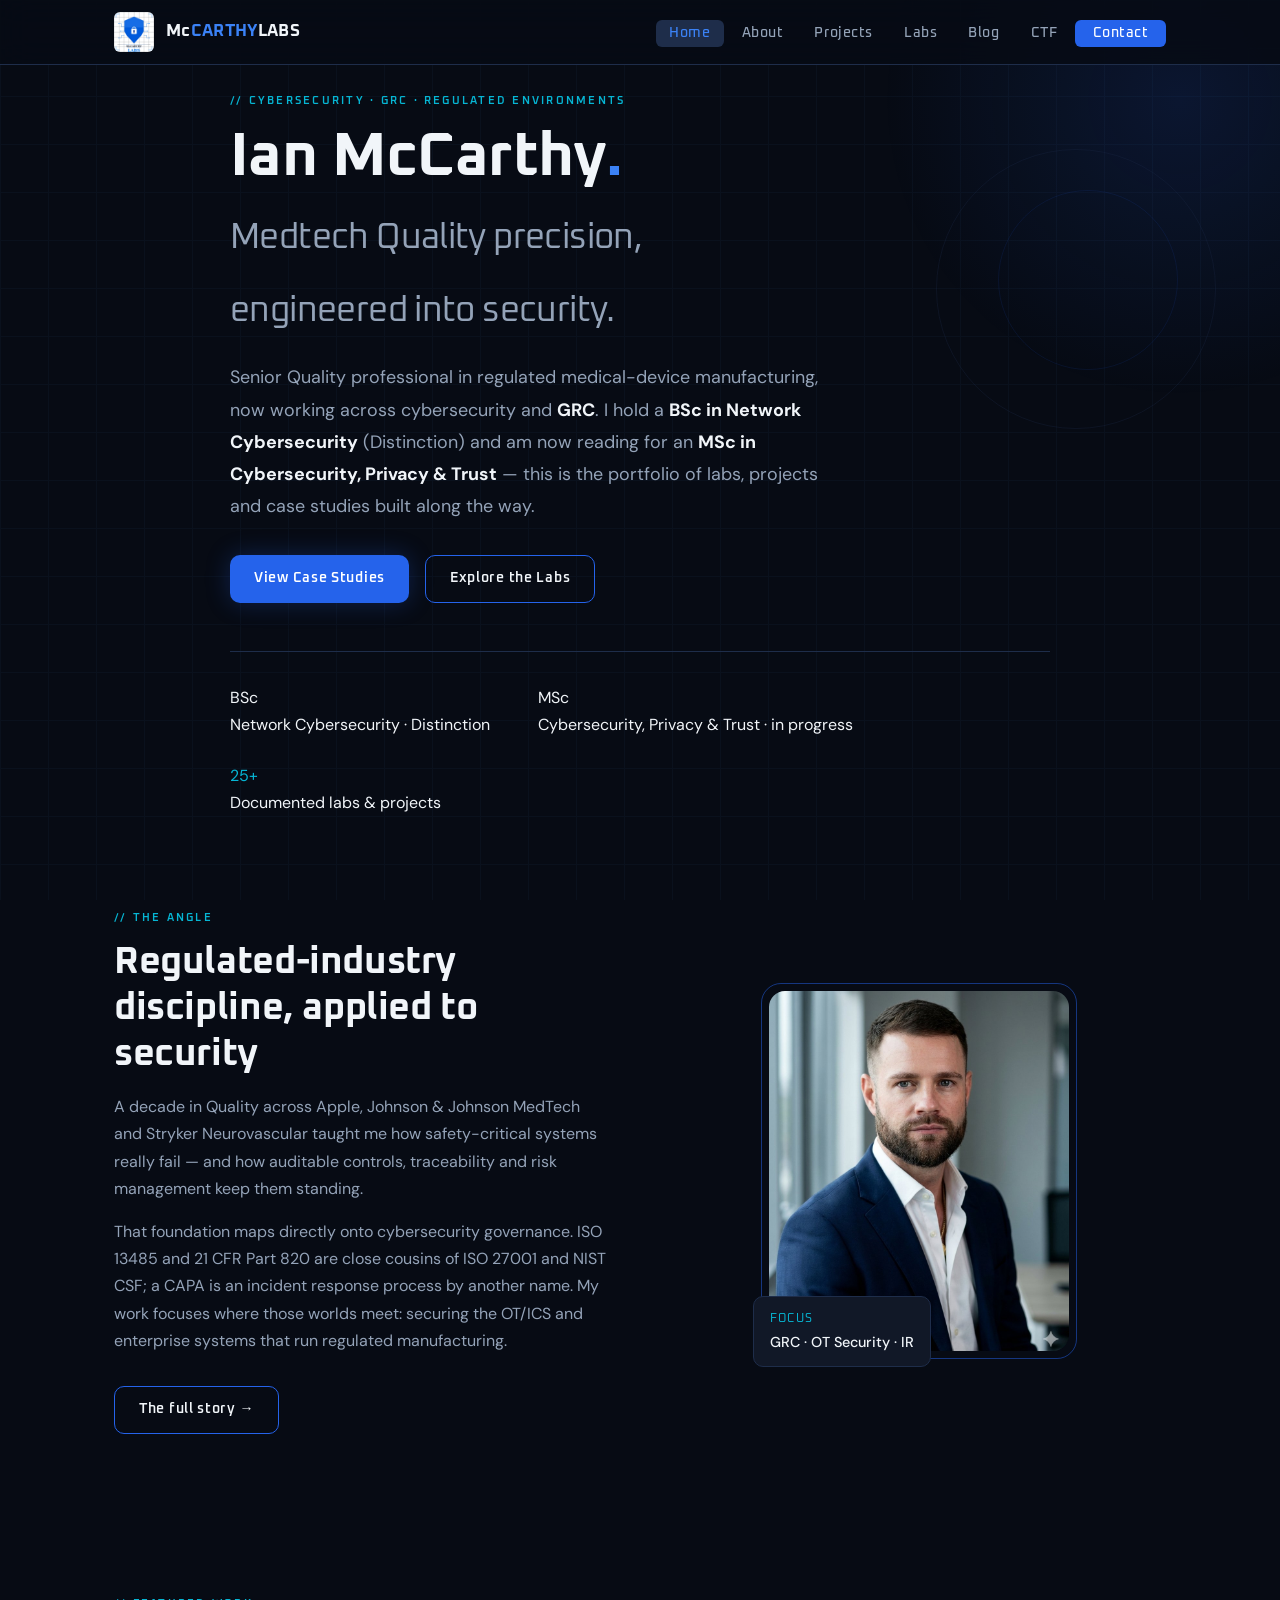
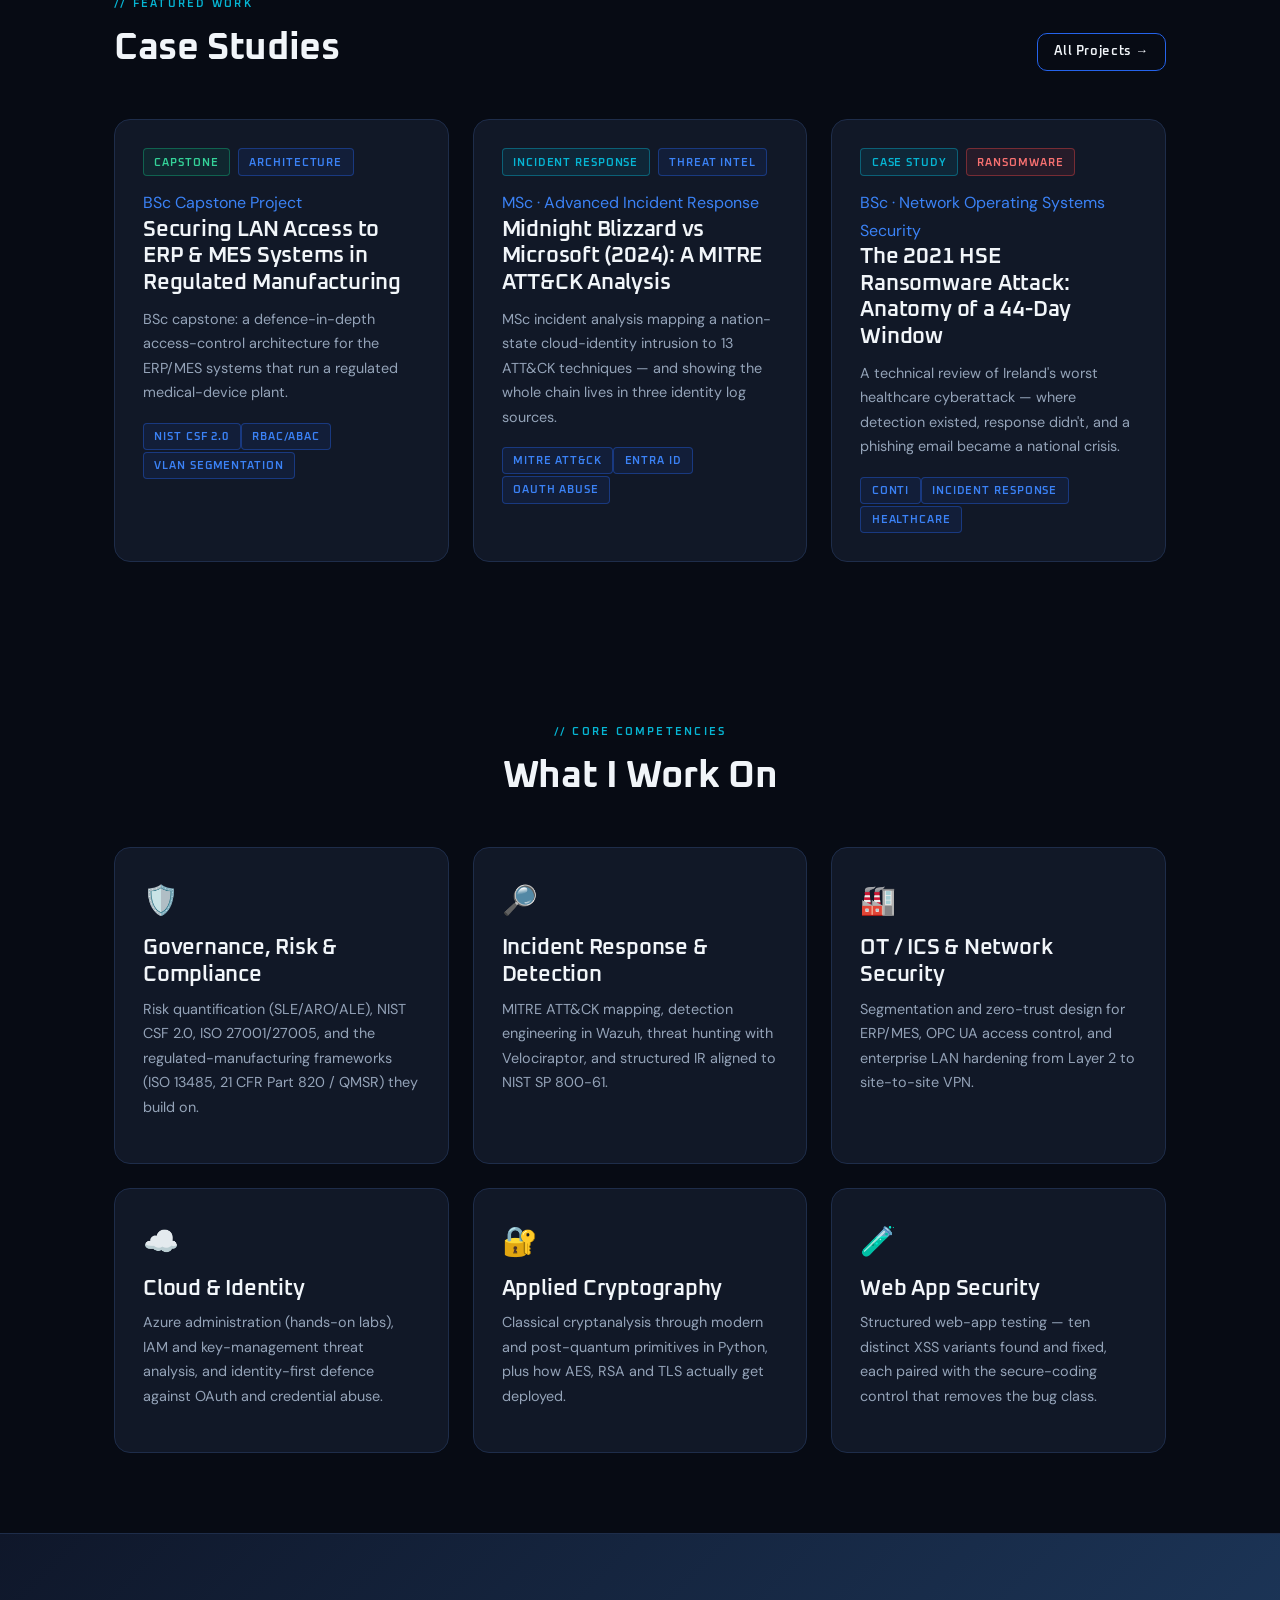
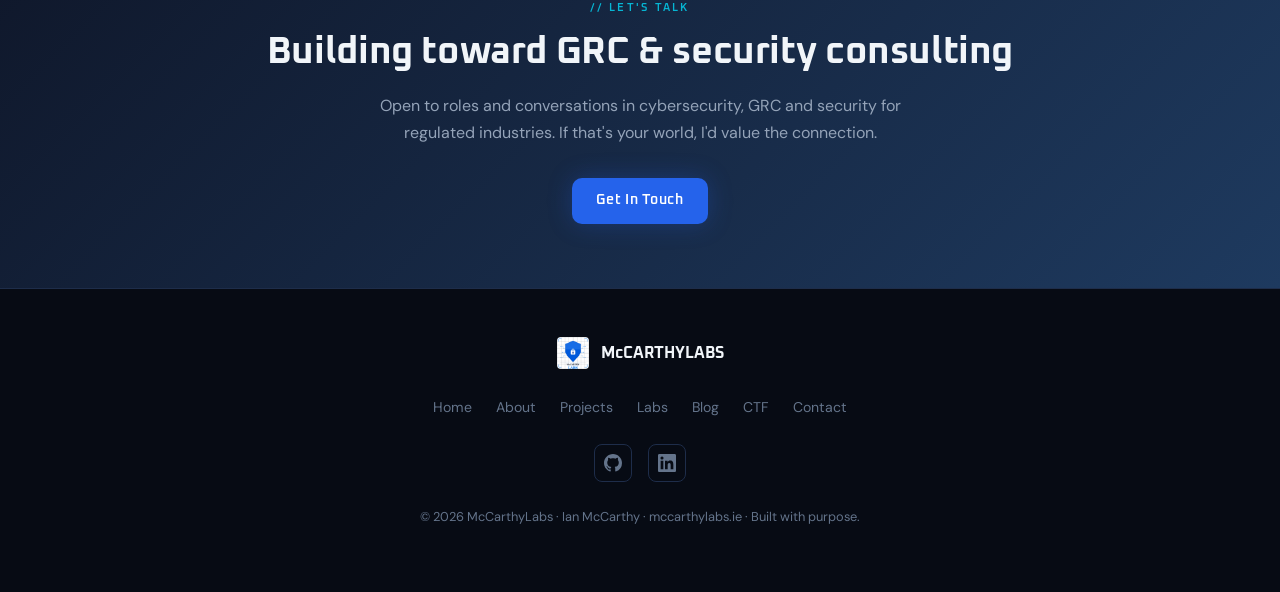
==== commit 11711ad5: "Ground portfolio in real BSc & MSc coursework; fix inaccuracies Rebuild the site from the actual Dri" ====
--- a/index.html
+++ b/index.html
@@ -3,12 +3,11 @@
 <head>
   <meta charset="UTF-8" />
   <meta name="viewport" content="width=device-width, initial-scale=1.0" />
-  <title>McCarthyLabs | Ian McCarthy — Cybersecurity Portfolio</title>
-  <meta name="description" content="Ian McCarthy — Medtech quality professional transitioning into cybersecurity. BSc Network Cybersecurity student. Based in Ireland." />
-  <meta name="keywords" content="cybersecurity portfolio, Ian McCarthy, mccarthylabs, network security, Ireland, BSc cybersecurity" />
-  <meta property="og:title" content="McCarthyLabs | Ian McCarthy" />
-  <meta property="og:description" content="Cybersecurity portfolio — from Medtech precision to digital security." />
-  <meta property="og:url" content="https://mccarthylabs.ie" />
+  <title>McCarthyLabs | Ian McCarthy — Cybersecurity &amp; GRC Portfolio</title>
+  <meta name="description" content="Ian McCarthy — cybersecurity and GRC portfolio. Quality professional in regulated medical-device manufacturing, BSc Network Cybersecurity (Distinction), MSc Cybersecurity, Privacy &amp; Trust. Labs, projects and case studies." />
+  <meta property="og:title" content="McCarthyLabs | Ian McCarthy — Cybersecurity &amp; GRC Portfolio" />
+  <meta property="og:description" content="Ian McCarthy — cybersecurity and GRC portfolio. Quality professional in regulated medical-device manufacturing, BSc Network Cybersecurity (Distinction), MSc Cybersecurity, Privacy &amp; Trust. Labs, projects and case studies." />
+  <meta property="og:url" content="https://mccarthylabs.ie/" />
   <meta property="og:type" content="website" />
   <link rel="canonical" href="https://mccarthylabs.ie/" />
   <link rel="icon" href="assets/logo.png" type="image/png" />
@@ -16,7 +15,6 @@
 </head>
 <body>
 
-<!-- ── Navigation ── -->
 <nav class="navbar">
   <div class="nav-inner">
     <a href="index.html" class="nav-logo">
@@ -28,6 +26,7 @@
       <li><a href="index.html" class="active">Home</a></li>
       <li><a href="about.html">About</a></li>
       <li><a href="projects.html">Projects</a></li>
+      <li><a href="labs.html">Labs</a></li>
       <li><a href="blog.html">Blog</a></li>
       <li><a href="ctf.html">CTF</a></li>
       <li><a href="contact.html" class="nav-cta">Contact</a></li>
@@ -36,69 +35,53 @@
 </nav>
 
 <main>
-
-  <!-- ── Hero ── -->
-  <section style="min-height:100vh; display:flex; align-items:center; padding-top:80px; position:relative; overflow:hidden;">
-
-    <!-- Decorative circuit lines -->
-    <div style="position:absolute;top:20%;right:5%;width:280px;height:280px;border:1px solid #1e2d4a;border-radius:50%;opacity:0.3;"></div>
-    <div style="position:absolute;top:25%;right:8%;width:180px;height:180px;border:1px solid #2563eb44;border-radius:50%;opacity:0.4;"></div>
-
+  <!-- Hero -->
+  <section style="min-height:92vh; display:flex; align-items:center; padding-top:80px; position:relative; overflow:hidden;">
+    <div style="position:absolute;top:18%;right:5%;width:280px;height:280px;border:1px solid #1e2d4a;border-radius:50%;opacity:0.3;"></div>
+    <div style="position:absolute;top:23%;right:8%;width:180px;height:180px;border:1px solid #2563eb44;border-radius:50%;opacity:0.4;"></div>
     <div class="container">
-      <div style="max-width:780px;">
-        <span class="eyebrow fade-up">// Initialising Portfolio v1.0</span>
+      <div style="max-width:820px;">
+        <span class="eyebrow fade-up">// Cybersecurity · GRC · Regulated Environments</span>
         <h1 class="fade-up-1">
           Ian McCarthy<span style="color:var(--blue-light);">.</span><br/>
-          <span style="color:var(--text-2);font-weight:400;font-size:clamp(1.4rem,3vw,2.2rem);">Medtech Precision meets<br/>Cybersecurity.</span>
+          <span style="color:var(--text-2);font-weight:400;font-size:clamp(1.4rem,3vw,2.2rem);">Medtech Quality precision,<br/>engineered into security.</span>
         </h1>
-        <p class="fade-up-2" style="font-size:1.12rem;max-width:580px;margin-top:1.25rem;line-height:1.8;">
-          Quality professional with years of experience in regulated Medtech environments, now diving deep into <strong style="color:var(--text-1);">BSc Network Cybersecurity</strong>. Building skills in digital forensics, information security, and risk management.
+        <p class="fade-up-2" style="font-size:1.12rem;max-width:620px;margin-top:1.25rem;line-height:1.8;">
+          Senior Quality professional in regulated medical-device manufacturing, now working across cybersecurity and <strong style="color:var(--text-1);">GRC</strong>. I hold a <strong style="color:var(--text-1);">BSc in Network Cybersecurity</strong> (Distinction) and am now reading for an <strong style="color:var(--text-1);">MSc in Cybersecurity, Privacy &amp; Trust</strong> — this is the portfolio of labs, projects and case studies built along the way.
         </p>
-
         <div class="flex flex-wrap gap-2 fade-up-3" style="margin-top:2rem;">
-          <a href="projects.html" class="btn btn-primary">View My Work</a>
-          <a href="about.html" class="btn btn-outline">About Me</a>
+          <a href="projects.html" class="btn btn-primary">View Case Studies</a>
+          <a href="labs.html" class="btn btn-outline">Explore the Labs</a>
         </div>
-
-        <!-- Stats row -->
         <div class="flex flex-wrap gap-3 fade-up-4" style="margin-top:3rem;padding-top:2rem;border-top:1px solid var(--border);">
-          <div>
-            <div style="font-family:var(--font-head);font-size:1.8rem;font-weight:700;color:var(--text-1);">5+</div>
-            <div style="font-size:0.82rem;color:var(--text-3);letter-spacing:0.05em;">Years in Medtech Quality</div>
-          </div>
-          <div style="width:1px;background:var(--border);"></div>
-          <div>
-            <div style="font-family:var(--font-head);font-size:1.8rem;font-weight:700;color:var(--text-1);">BSc</div>
-            <div style="font-size:0.82rem;color:var(--text-3);letter-spacing:0.05em;">Network Cybersecurity 2025</div>
-          </div>
-          <div style="width:1px;background:var(--border);"></div>
-          <div>
-            <div style="font-family:var(--font-head);font-size:1.8rem;font-weight:700;color:var(--cyan);">IE</div>
-            <div style="font-size:0.82rem;color:var(--text-3);letter-spacing:0.05em;">Based in Ireland</div>
-          </div>
+          <div><div class="stat-value">BSc</div><div class="stat-label">Network Cybersecurity · Distinction</div></div>
+          <div class="stat-sep"></div>
+          <div><div class="stat-value">MSc</div><div class="stat-label">Cybersecurity, Privacy &amp; Trust · in progress</div></div>
+          <div class="stat-sep"></div>
+          <div><div class="stat-value" style="color:var(--cyan);">25+</div><div class="stat-label">Documented labs &amp; projects</div></div>
         </div>
       </div>
     </div>
   </section>
 
-  <!-- ── About Snapshot ── -->
-  <section class="section" style="background:var(--bg-1);border-top:1px solid var(--border);border-bottom:1px solid var(--border);">
+  <!-- Positioning -->
+  <section class="section section-alt">
     <div class="container">
       <div class="grid-2" style="align-items:center;gap:4rem;">
         <div>
-          <span class="eyebrow">// Who I Am</span>
-          <h2>From Manufacturing Floors to Digital Forensics</h2>
-          <p style="margin-top:1rem;">Detail-oriented and dependable, I spent years ensuring the highest standards of quality in Medtech — most recently in neurovascular devices at <strong style="color:var(--text-1);">Stryker</strong>. I thrive where precision, compliance, and collaboration matter.</p>
-          <p>In September 2025, I'm diving headfirst into cybersecurity, merging a strong regulated-environment foundation with emerging skills in digital forensics, information security, and risk management.</p>
-          <a href="about.html" class="btn btn-outline" style="margin-top:1rem;">Read My Full Story →</a>
+          <span class="eyebrow">// The Angle</span>
+          <h2>Regulated-industry discipline, applied to security</h2>
+          <p style="margin-top:1rem;">A decade in Quality across Apple, Johnson &amp; Johnson MedTech and Stryker Neurovascular taught me how safety-critical systems really fail — and how auditable controls, traceability and risk management keep them standing.</p>
+          <p>That foundation maps directly onto cybersecurity governance. ISO 13485 and 21 CFR Part 820 are close cousins of ISO 27001 and NIST CSF; a CAPA is an incident response process by another name. My work focuses where those worlds meet: securing the OT/ICS and enterprise systems that run regulated manufacturing.</p>
+          <a href="about.html" class="btn btn-outline" style="margin-top:1rem;">The full story →</a>
         </div>
         <div style="display:flex;justify-content:center;">
           <div style="position:relative;">
             <div style="position:absolute;inset:-8px;border:1px solid var(--border-h);border-radius:20px;opacity:0.5;"></div>
             <img src="assets/profile.jpg" alt="Ian McCarthy" style="width:300px;height:360px;object-fit:cover;border-radius:16px;display:block;" />
             <div style="position:absolute;bottom:-1rem;left:-1rem;background:var(--bg-card);border:1px solid var(--border);border-radius:10px;padding:0.75rem 1rem;">
-              <div style="font-family:var(--font-head);font-size:0.75rem;color:var(--cyan);letter-spacing:0.1em;text-transform:uppercase;">Status</div>
-              <div style="font-size:0.9rem;color:var(--text-1);font-weight:500;">🎓 Studying · Open to Internships</div>
+              <div style="font-family:var(--font-head);font-size:0.75rem;color:var(--cyan);letter-spacing:0.1em;text-transform:uppercase;">Focus</div>
+              <div style="font-size:0.9rem;color:var(--text-1);font-weight:500;">GRC · OT Security · IR</div>
             </div>
           </div>
         </div>
@@ -106,170 +89,81 @@
     </div>
   </section>
 
-  <!-- ── Skills Preview ── -->
+  <!-- Featured case studies -->
   <section class="section">
     <div class="container">
-      <div class="section-header text-center">
-        <span class="eyebrow">// Core Competencies</span>
-        <h2>Skills & Knowledge Areas</h2>
+      <div class="section-header" style="display:flex;align-items:flex-end;justify-content:space-between;flex-wrap:wrap;gap:1rem;">
+        <div><span class="eyebrow">// Featured Work</span><h2>Case Studies</h2></div>
+        <a href="projects.html" class="btn btn-outline btn-sm">All Projects →</a>
       </div>
       <div class="grid-3">
-        <div class="card text-center">
-          <div style="font-size:2rem;margin-bottom:0.75rem;">🔐</div>
-          <h3>Information Security</h3>
-          <p style="font-size:0.9rem;margin-top:0.5rem;">Risk management, compliance frameworks, and security policies from a regulated-industry background.</p>
-        </div>
-        <div class="card text-center">
-          <div style="font-size:2rem;margin-bottom:0.75rem;">🌐</div>
-          <h3>Network Security</h3>
-          <p style="font-size:0.9rem;margin-top:0.5rem;">BSc Network Cybersecurity — protocols, monitoring, threat analysis, and network defence fundamentals.</p>
-        </div>
-        <div class="card text-center">
-          <div style="font-size:2rem;margin-bottom:0.75rem;">🔬</div>
-          <h3>Digital Forensics</h3>
-          <p style="font-size:0.9rem;margin-top:0.5rem;">Evidence collection, analysis, and investigation techniques learned through academic and lab environments.</p>
-        </div>
-        <div class="card text-center">
-          <div style="font-size:2rem;margin-bottom:0.75rem;">📋</div>
-          <h3>Quality & Compliance</h3>
-          <p style="font-size:0.9rem;margin-top:0.5rem;">ISO standards, non-conformance management, process validation — from years in Medtech at Stryker.</p>
-        </div>
-        <div class="card text-center">
-          <div style="font-size:2rem;margin-bottom:0.75rem;">🛡️</div>
-          <h3>Risk Management</h3>
-          <p style="font-size:0.9rem;margin-top:0.5rem;">Structured risk assessment from medical device environments, now applied to cybersecurity contexts.</p>
-        </div>
-        <div class="card text-center">
-          <div style="font-size:2rem;margin-bottom:0.75rem;">🧪</div>
-          <h3>Hands-on Labs</h3>
-          <p style="font-size:0.9rem;margin-top:0.5rem;">TryHackMe learning paths, CTF challenges, and practical lab environments for real-world skill building.</p>
-        </div>
+        <a href="projects/securing-lan-erp-mes.html" style="text-decoration:none;">
+          <div class="card card-col" style="height:100%;">
+            <div class="flex items-center gap-1" style="margin-bottom:0.85rem;flex-wrap:wrap;"><span class="badge badge-green">Capstone</span><span class="badge badge-blue">Architecture</span></div>
+            <div class="card-meta">BSc Capstone Project</div>
+            <h3 style="color:var(--text-1);">Securing LAN Access to ERP &amp; MES Systems in Regulated Manufacturing</h3>
+            <p style="font-size:0.9rem;margin-top:0.6rem;">BSc capstone: a defence-in-depth access-control architecture for the ERP/MES systems that run a regulated medical-device plant.</p>
+            <div class="card-foot"><div class="tag-row"><span class="badge badge-blue">NIST CSF 2.0</span><span class="badge badge-blue">RBAC/ABAC</span><span class="badge badge-blue">VLAN Segmentation</span></div></div>
+          </div>
+        </a>
+        <a href="projects/midnight-blizzard-attack-analysis.html" style="text-decoration:none;">
+          <div class="card card-col" style="height:100%;">
+            <div class="flex items-center gap-1" style="margin-bottom:0.85rem;flex-wrap:wrap;"><span class="badge badge-cyan">Incident Response</span><span class="badge badge-blue">Threat Intel</span></div>
+            <div class="card-meta">MSc · Advanced Incident Response</div>
+            <h3 style="color:var(--text-1);">Midnight Blizzard vs Microsoft (2024): A MITRE ATT&amp;CK Analysis</h3>
+            <p style="font-size:0.9rem;margin-top:0.6rem;">MSc incident analysis mapping a nation-state cloud-identity intrusion to 13 ATT&amp;CK techniques — and showing the whole chain lives in three identity log sources.</p>
+            <div class="card-foot"><div class="tag-row"><span class="badge badge-blue">MITRE ATT&amp;CK</span><span class="badge badge-blue">Entra ID</span><span class="badge badge-blue">OAuth Abuse</span></div></div>
+          </div>
+        </a>
+        <a href="projects/hse-ransomware-analysis.html" style="text-decoration:none;">
+          <div class="card card-col" style="height:100%;">
+            <div class="flex items-center gap-1" style="margin-bottom:0.85rem;flex-wrap:wrap;"><span class="badge badge-cyan">Case Study</span><span class="badge badge-red">Ransomware</span></div>
+            <div class="card-meta">BSc · Network Operating Systems Security</div>
+            <h3 style="color:var(--text-1);">The 2021 HSE Ransomware Attack: Anatomy of a 44-Day Window</h3>
+            <p style="font-size:0.9rem;margin-top:0.6rem;">A technical review of Ireland's worst healthcare cyberattack — where detection existed, response didn't, and a phishing email became a national crisis.</p>
+            <div class="card-foot"><div class="tag-row"><span class="badge badge-blue">Conti</span><span class="badge badge-blue">Incident Response</span><span class="badge badge-blue">Healthcare</span></div></div>
+          </div>
+        </a>
       </div>
     </div>
   </section>
 
-  <!-- ── Featured Projects ── -->
-  <section class="section" style="background:var(--bg-1);border-top:1px solid var(--border);border-bottom:1px solid var(--border);">
+  <!-- Competencies -->
+  <section class="section section-alt">
     <div class="container">
-      <div class="section-header" style="display:flex;align-items:flex-end;justify-content:space-between;flex-wrap:wrap;gap:1rem;">
-        <div>
-          <span class="eyebrow">// Portfolio</span>
-          <h2>Projects</h2>
-        </div>
-        <a href="projects.html" class="btn btn-outline btn-sm">View All Projects →</a>
-      </div>
+      <div class="section-header text-center"><span class="eyebrow">// Core Competencies</span><h2>What I Work On</h2></div>
       <div class="grid-3">
-        <!-- Placeholder projects — replace as you build -->
-        <div class="card">
-          <div class="flex items-center gap-2" style="margin-bottom:1rem;">
-            <span class="badge badge-cyan">In Progress</span>
-            <span class="badge badge-blue">Network</span>
-          </div>
-          <h3>Home Lab Setup</h3>
-          <p style="font-size:0.9rem;margin-top:0.5rem;">Building a virtualised security lab environment with Kali Linux, pfSense, and vulnerable VM targets for hands-on practice.</p>
-          <div class="flex flex-wrap gap-1" style="margin-top:1rem;">
-            <span class="badge badge-blue">Kali Linux</span>
-            <span class="badge badge-blue">pfSense</span>
-            <span class="badge badge-blue">VirtualBox</span>
-          </div>
-        </div>
-        <div class="card">
-          <div class="flex items-center gap-2" style="margin-bottom:1rem;">
-            <span class="badge badge-amber">Planning</span>
-            <span class="badge badge-cyan">Forensics</span>
-          </div>
-          <h3>Digital Forensics Case Studies</h3>
-          <p style="font-size:0.9rem;margin-top:0.5rem;">Documenting forensic investigation methodology through academic case studies and practical lab exercises from BSc coursework.</p>
-          <div class="flex flex-wrap gap-1" style="margin-top:1rem;">
-            <span class="badge badge-cyan">Autopsy</span>
-            <span class="badge badge-cyan">FTK Imager</span>
-          </div>
-        </div>
-        <div class="card">
-          <div class="flex items-center gap-2" style="margin-bottom:1rem;">
-            <span class="badge badge-amber">Coming Soon</span>
-          </div>
-          <h3>More Projects Loading...</h3>
-          <p style="font-size:0.9rem;margin-top:0.5rem;">As my BSc progresses, this space will fill with network monitoring tools, security scripts, and research projects. Check back regularly.</p>
-          <div class="flex flex-wrap gap-1" style="margin-top:1rem;">
-            <span class="badge badge-blue">Python</span>
-            <span class="badge badge-blue">Bash</span>
-            <span class="badge badge-blue">Wireshark</span>
-          </div>
-        </div>
+        <div class="card"><div style="font-size:1.8rem;margin-bottom:0.6rem;">🛡️</div><h3>Governance, Risk &amp; Compliance</h3><p style="font-size:0.9rem;margin-top:0.5rem;">Risk quantification (SLE/ARO/ALE), NIST CSF 2.0, ISO 27001/27005, and the regulated-manufacturing frameworks (ISO 13485, 21 CFR Part 820 / QMSR) they build on.</p></div>
+        <div class="card"><div style="font-size:1.8rem;margin-bottom:0.6rem;">🔎</div><h3>Incident Response &amp; Detection</h3><p style="font-size:0.9rem;margin-top:0.5rem;">MITRE ATT&amp;CK mapping, detection engineering in Wazuh, threat hunting with Velociraptor, and structured IR aligned to NIST SP 800-61.</p></div>
+        <div class="card"><div style="font-size:1.8rem;margin-bottom:0.6rem;">🏭</div><h3>OT / ICS &amp; Network Security</h3><p style="font-size:0.9rem;margin-top:0.5rem;">Segmentation and zero-trust design for ERP/MES, OPC UA access control, and enterprise LAN hardening from Layer 2 to site-to-site VPN.</p></div>
+        <div class="card"><div style="font-size:1.8rem;margin-bottom:0.6rem;">☁️</div><h3>Cloud &amp; Identity</h3><p style="font-size:0.9rem;margin-top:0.5rem;">Azure administration (hands-on labs), IAM and key-management threat analysis, and identity-first defence against OAuth and credential abuse.</p></div>
+        <div class="card"><div style="font-size:1.8rem;margin-bottom:0.6rem;">🔐</div><h3>Applied Cryptography</h3><p style="font-size:0.9rem;margin-top:0.5rem;">Classical cryptanalysis through modern and post-quantum primitives in Python, plus how AES, RSA and TLS actually get deployed.</p></div>
+        <div class="card"><div style="font-size:1.8rem;margin-bottom:0.6rem;">🧪</div><h3>Web App Security</h3><p style="font-size:0.9rem;margin-top:0.5rem;">Structured web-app testing — ten distinct XSS variants found and fixed, each paired with the secure-coding control that removes the bug class.</p></div>
       </div>
     </div>
   </section>
 
-  <!-- ── Latest Blog ── -->
-  <section class="section">
-    <div class="container">
-      <div class="section-header" style="display:flex;align-items:flex-end;justify-content:space-between;flex-wrap:wrap;gap:1rem;">
-        <div>
-          <span class="eyebrow">// Insights</span>
-          <h2>Latest Posts</h2>
-        </div>
-        <a href="blog.html" class="btn btn-outline btn-sm">All Posts →</a>
-      </div>
-      <div class="grid-2">
-        <a href="blog/from-medtech-to-cybersecurity.html" style="text-decoration:none;">
-          <div class="card" style="height:100%;">
-            <span class="badge badge-cyan" style="margin-bottom:1rem;display:inline-block;">Career</span>
-            <h3 style="color:var(--text-1);">From Medtech to Cybersecurity — Why I Made the Switch</h3>
-            <p style="font-size:0.9rem;margin-top:0.75rem;">After years ensuring quality in life-critical medical devices, I found my skills translate perfectly to digital security. Here's the full story.</p>
-            <div style="display:flex;align-items:center;gap:1rem;margin-top:1.25rem;font-size:0.82rem;color:var(--text-3);">
-              <span>📅 February 2025</span>
-              <span>⏱ 5 min read</span>
-            </div>
-          </div>
-        </a>
-        <div class="card" style="display:flex;flex-direction:column;align-items:center;justify-content:center;text-align:center;border-style:dashed;">
-          <div style="font-size:2rem;margin-bottom:1rem;">✍️</div>
-          <h3 style="color:var(--text-2);">More posts coming soon</h3>
-          <p style="font-size:0.9rem;margin-top:0.5rem;">CTF write-ups, security research, and lessons from the BSc will be published regularly.</p>
-        </div>
-      </div>
-    </div>
-  </section>
-
-  <!-- ── CTA Banner ── -->
+  <!-- CTA -->
   <section style="background:linear-gradient(135deg,#0f172a,#1e3a5f);border-top:1px solid var(--border);padding:4rem 0;">
     <div class="container text-center">
-      <span class="eyebrow">// Open to Opportunities</span>
-      <h2>Available for Internships & Junior Roles</h2>
-      <p style="max-width:520px;margin:1rem auto 2rem;">Especially in cybersecurity, information security, or GRC. If you value a calm, process-driven mindset and want to help shape a career transition — let's talk.</p>
+      <span class="eyebrow">// Let's talk</span>
+      <h2>Building toward GRC &amp; security consulting</h2>
+      <p style="max-width:560px;margin:1rem auto 2rem;">Open to roles and conversations in cybersecurity, GRC and security for regulated industries. If that's your world, I'd value the connection.</p>
       <a href="contact.html" class="btn btn-primary">Get In Touch</a>
     </div>
   </section>
-
 </main>
 
-<!-- ── Footer ── -->
 <footer class="footer">
   <div class="container">
     <div class="footer-inner">
-      <div class="footer-logo">
-        <img src="assets/logo.png" alt="McCarthyLabs" />
-        McCARTHYLABS
+      <div class="footer-logo"><img src="assets/logo.png" alt="McCarthyLabs" /> McCARTHYLABS</div>
+      <ul class="footer-links"><li><a href="index.html">Home</a></li><li><a href="about.html">About</a></li><li><a href="projects.html">Projects</a></li><li><a href="labs.html">Labs</a></li><li><a href="blog.html">Blog</a></li><li><a href="ctf.html">CTF</a></li><li><a href="contact.html">Contact</a></li></ul>
+      <div class="footer-social">
+        <a href="https://github.com/mccarthylabs-ie" target="_blank" rel="noopener" class="social-icon" aria-label="GitHub"><svg width="18" height="18" viewBox="0 0 24 24" fill="currentColor"><path d="M12 0C5.37 0 0 5.37 0 12c0 5.31 3.435 9.795 8.205 11.385.6.105.825-.255.825-.57 0-.285-.015-1.23-.015-2.235-3.015.555-3.795-.735-4.035-1.41-.135-.345-.72-1.41-1.23-1.695-.42-.225-1.02-.78-.015-.795.945-.015 1.62.87 1.845 1.23 1.08 1.815 2.805 1.305 3.495.99.105-.78.42-1.305.765-1.605-2.67-.3-5.46-1.335-5.46-5.925 0-1.305.465-2.385 1.23-3.225-.12-.3-.54-1.53.12-3.18 0 0 1.005-.315 3.3 1.23.96-.27 1.98-.405 3-.405s2.04.135 3 .405c2.295-1.56 3.3-1.23 3.3-1.23.66 1.65.24 2.88.12 3.18.765.84 1.23 1.905 1.23 3.225 0 4.605-2.805 5.625-5.475 5.925.435.375.81 1.095.81 2.22 0 1.605-.015 2.895-.015 3.3 0 .315.225.69.825.57A12.02 12.02 0 0 0 24 12c0-6.63-5.37-12-12-12z"/></svg></a>
+        <a href="https://www.linkedin.com/company/mccarthylabs/" target="_blank" rel="noopener" class="social-icon" aria-label="LinkedIn"><svg width="18" height="18" viewBox="0 0 24 24" fill="currentColor"><path d="M20.447 20.452h-3.554v-5.569c0-1.328-.027-3.037-1.852-3.037-1.853 0-2.136 1.445-2.136 2.939v5.667H9.351V9h3.414v1.561h.046c.477-.9 1.637-1.85 3.37-1.85 3.601 0 4.267 2.37 4.267 5.455v6.286zM5.337 7.433a2.062 2.062 0 0 1-2.063-2.065 2.064 2.064 0 1 1 2.063 2.065zm1.782 13.019H3.555V9h3.564v11.452zM22.225 0H1.771C.792 0 0 .774 0 1.729v20.542C0 23.227.792 24 1.771 24h20.451C23.2 24 24 23.227 24 22.271V1.729C24 .774 23.2 0 22.222 0h.003z"/></svg></a>
       </div>
-      <ul class="footer-links">
-        <li><a href="index.html">Home</a></li>
-        <li><a href="about.html">About</a></li>
-        <li><a href="projects.html">Projects</a></li>
-        <li><a href="blog.html">Blog</a></li>
-        <li><a href="ctf.html">CTF</a></li>
-        <li><a href="contact.html">Contact</a></li>
-      </ul>
-      <div class="footer-social">
-        <a href="https://github.com/mccarthylabs-ie" target="_blank" rel="noopener" class="social-icon" aria-label="GitHub">
-          <svg width="18" height="18" viewBox="0 0 24 24" fill="currentColor"><path d="M12 0C5.37 0 0 5.37 0 12c0 5.31 3.435 9.795 8.205 11.385.6.105.825-.255.825-.57 0-.285-.015-1.23-.015-2.235-3.015.555-3.795-.735-4.035-1.41-.135-.345-.72-1.41-1.23-1.695-.42-.225-1.02-.78-.015-.795.945-.015 1.62.87 1.845 1.23 1.08 1.815 2.805 1.305 3.495.99.105-.78.42-1.305.765-1.605-2.67-.3-5.46-1.335-5.46-5.925 0-1.305.465-2.385 1.23-3.225-.12-.3-.54-1.53.12-3.18 0 0 1.005-.315 3.3 1.23.96-.27 1.98-.405 3-.405s2.04.135 3 .405c2.295-1.56 3.3-1.23 3.3-1.23.66 1.65.24 2.88.12 3.18.765.84 1.23 1.905 1.23 3.225 0 4.605-2.805 5.625-5.475 5.925.435.375.81 1.095.81 2.22 0 1.605-.015 2.895-.015 3.3 0 .315.225.69.825.57A12.02 12.02 0 0 0 24 12c0-6.63-5.37-12-12-12z"/></svg>
-        </a>
-        <a href="https://www.linkedin.com/company/mccarthylabs/" target="_blank" rel="noopener" class="social-icon" aria-label="LinkedIn">
-          <svg width="18" height="18" viewBox="0 0 24 24" fill="currentColor"><path d="M20.447 20.452h-3.554v-5.569c0-1.328-.027-3.037-1.852-3.037-1.853 0-2.136 1.445-2.136 2.939v5.667H9.351V9h3.414v1.561h.046c.477-.9 1.637-1.85 3.37-1.85 3.601 0 4.267 2.37 4.267 5.455v6.286zM5.337 7.433a2.062 2.062 0 0 1-2.063-2.065 2.064 2.064 0 1 1 2.063 2.065zm1.782 13.019H3.555V9h3.564v11.452zM22.225 0H1.771C.792 0 0 .774 0 1.729v20.542C0 23.227.792 24 1.771 24h20.451C23.2 24 24 23.227 24 22.271V1.729C24 .774 23.2 0 22.222 0h.003z"/></svg>
-        </a>
-        <a href="https://tryhackme.com/p/mccarthylabs" target="_blank" rel="noopener" class="social-icon" aria-label="TryHackMe" style="font-size:0.7rem;font-weight:700;font-family:var(--font-head);color:var(--text-3);">THM</a>
-      </div>
-      <p class="footer-copy">© 2025 McCarthyLabs · Ian McCarthy · mccarthylabs.ie · Built with purpose.</p>
+      <p class="footer-copy">© 2026 McCarthyLabs · Ian McCarthy · mccarthylabs.ie · Built with purpose.</p>
     </div>
   </div>
 </footer>
@@ -277,16 +171,9 @@
 <button class="scroll-top" id="scrollTop" aria-label="Back to top">↑</button>
 
 <script>
-  // Nav toggle
-  const toggle = document.getElementById('navToggle');
-  const navLinks = document.getElementById('navLinks');
-  toggle.addEventListener('click', () => navLinks.classList.toggle('open'));
-
-  // Scroll top
+  document.getElementById('navToggle').addEventListener('click', () => document.getElementById('navLinks').classList.toggle('open'));
   const scrollBtn = document.getElementById('scrollTop');
-  window.addEventListener('scroll', () => {
-    scrollBtn.classList.toggle('visible', window.scrollY > 400);
-  });
+  window.addEventListener('scroll', () => scrollBtn.classList.toggle('visible', window.scrollY > 400));
   scrollBtn.addEventListener('click', () => window.scrollTo({ top: 0, behavior: 'smooth' }));
 </script>
 </body>
--- a/assets/style.css
+++ b/assets/style.css
@@ -0,0 +1,535 @@
+/* ============================================================
+   McCARTHYLABS.IE — Global Stylesheet
+   Design: Dark Navy / Circuit Aesthetic
+   Fonts: Oxanium (headings) + DM Sans (body)
+   ============================================================ */
+
+@import url('https://fonts.googleapis.com/css2?family=Oxanium:wght@300;400;500;600;700;800&family=DM+Sans:ital,opsz,wght@0,9..40,300;0,9..40,400;0,9..40,500;0,9..40,600;1,9..40,300&display=swap');
+
+/* ── Reset & Base ──────────────────────────────────────────── */
+*, *::before, *::after { box-sizing: border-box; margin: 0; padding: 0; }
+
+:root {
+  --bg-0:        #070b14;
+  --bg-1:        #0b1120;
+  --bg-2:        #0f1729;
+  --bg-card:     #111827;
+  --bg-card-h:   #162035;
+  --border:      #1e2d4a;
+  --border-h:    #2563eb;
+  --blue:        #2563eb;
+  --blue-light:  #3b82f6;
+  --blue-glow:   #1d4ed8;
+  --cyan:        #06b6d4;
+  --text-1:      #f1f5f9;
+  --text-2:      #94a3b8;
+  --text-3:      #64748b;
+  --accent:      #2563eb;
+  --font-head:   'Oxanium', sans-serif;
+  --font-body:   'DM Sans', sans-serif;
+  --radius:      10px;
+  --radius-lg:   16px;
+  --transition:  0.25s cubic-bezier(0.4, 0, 0.2, 1);
+}
+
+html { scroll-behavior: smooth; }
+
+body {
+  font-family: var(--font-body);
+  background: var(--bg-0);
+  color: var(--text-1);
+  line-height: 1.7;
+  font-size: 1rem;
+  min-height: 100vh;
+  overflow-x: hidden;
+}
+
+/* Circuit grid background */
+body::before {
+  content: '';
+  position: fixed;
+  inset: 0;
+  background-image:
+    linear-gradient(var(--border) 1px, transparent 1px),
+    linear-gradient(90deg, var(--border) 1px, transparent 1px);
+  background-size: 48px 48px;
+  opacity: 0.18;
+  pointer-events: none;
+  z-index: 0;
+}
+
+/* Glowing orb top-right */
+body::after {
+  content: '';
+  position: fixed;
+  top: -200px;
+  right: -200px;
+  width: 600px;
+  height: 600px;
+  background: radial-gradient(circle, #2563eb22 0%, transparent 70%);
+  pointer-events: none;
+  z-index: 0;
+}
+
+main { position: relative; z-index: 1; }
+
+/* ── Typography ───────────────────────────────────────────── */
+h1, h2, h3, h4, h5 {
+  font-family: var(--font-head);
+  line-height: 1.2;
+  letter-spacing: -0.01em;
+}
+
+h1 { font-size: clamp(2.2rem, 5vw, 3.8rem); font-weight: 700; }
+h2 { font-size: clamp(1.6rem, 3vw, 2.4rem); font-weight: 700; }
+h3 { font-size: clamp(1.1rem, 2vw, 1.4rem); font-weight: 600; }
+h4 { font-size: 1rem; font-weight: 600; }
+
+p { color: var(--text-2); margin-bottom: 1rem; }
+a { color: var(--blue-light); text-decoration: none; transition: color var(--transition); }
+a:hover { color: #fff; }
+
+.eyebrow {
+  font-family: var(--font-head);
+  font-size: 0.7rem;
+  font-weight: 600;
+  letter-spacing: 0.2em;
+  text-transform: uppercase;
+  color: var(--cyan);
+  margin-bottom: 0.75rem;
+  display: block;
+}
+
+/* ── Layout ───────────────────────────────────────────────── */
+.container {
+  max-width: 1100px;
+  margin: 0 auto;
+  padding: 0 1.5rem;
+}
+
+.section {
+  padding: 5rem 0;
+}
+
+.section-header {
+  margin-bottom: 3rem;
+}
+
+.grid-2 { display: grid; grid-template-columns: 1fr 1fr; gap: 2rem; }
+.grid-3 { display: grid; grid-template-columns: repeat(3, 1fr); gap: 1.5rem; }
+
+/* ── Navigation ───────────────────────────────────────────── */
+.navbar {
+  position: fixed;
+  top: 0; left: 0; right: 0;
+  z-index: 1000;
+  padding: 0.75rem 0;
+  background: rgba(7, 11, 20, 0.85);
+  backdrop-filter: blur(16px);
+  border-bottom: 1px solid var(--border);
+  transition: all var(--transition);
+}
+
+.nav-inner {
+  display: flex;
+  align-items: center;
+  justify-content: space-between;
+  max-width: 1100px;
+  margin: 0 auto;
+  padding: 0 1.5rem;
+}
+
+.nav-logo {
+  display: flex;
+  align-items: center;
+  gap: 0.75rem;
+  text-decoration: none;
+}
+
+.nav-logo img {
+  width: 40px;
+  height: 40px;
+  object-fit: contain;
+  border-radius: 6px;
+}
+
+.nav-logo-text {
+  font-family: var(--font-head);
+  font-weight: 700;
+  font-size: 1.05rem;
+  color: var(--text-1);
+  letter-spacing: 0.02em;
+}
+
+.nav-logo-text span { color: var(--blue-light); }
+
+.nav-links {
+  display: flex;
+  align-items: center;
+  gap: 0.25rem;
+  list-style: none;
+}
+
+.nav-links a {
+  font-family: var(--font-head);
+  font-size: 0.85rem;
+  font-weight: 500;
+  color: var(--text-2);
+  padding: 0.4rem 0.85rem;
+  border-radius: 6px;
+  transition: all var(--transition);
+  letter-spacing: 0.04em;
+}
+
+.nav-links a:hover,
+.nav-links a.active {
+  color: var(--text-1);
+  background: var(--border);
+}
+
+.nav-links a.active { color: var(--blue-light); }
+
+.nav-cta {
+  background: var(--blue) !important;
+  color: #fff !important;
+  padding: 0.4rem 1.1rem !important;
+  border-radius: 6px !important;
+}
+
+.nav-cta:hover { background: var(--blue-light) !important; transform: translateY(-1px); }
+
+/* Mobile hamburger */
+.nav-toggle {
+  display: none;
+  background: none;
+  border: 1px solid var(--border);
+  border-radius: 6px;
+  padding: 0.4rem 0.6rem;
+  cursor: pointer;
+  color: var(--text-2);
+  font-size: 1.2rem;
+}
+
+/* ── Buttons ──────────────────────────────────────────────── */
+.btn {
+  display: inline-flex;
+  align-items: center;
+  gap: 0.5rem;
+  font-family: var(--font-head);
+  font-weight: 600;
+  font-size: 0.88rem;
+  letter-spacing: 0.05em;
+  padding: 0.7rem 1.5rem;
+  border-radius: var(--radius);
+  border: none;
+  cursor: pointer;
+  transition: all var(--transition);
+  text-decoration: none;
+}
+
+.btn-primary {
+  background: var(--blue);
+  color: #fff;
+  box-shadow: 0 0 24px #2563eb44;
+}
+
+.btn-primary:hover {
+  background: var(--blue-light);
+  color: #fff;
+  transform: translateY(-2px);
+  box-shadow: 0 0 32px #2563eb66;
+}
+
+.btn-outline {
+  background: transparent;
+  color: var(--text-1);
+  border: 1px solid var(--border-h);
+}
+
+.btn-outline:hover {
+  background: var(--border);
+  color: #fff;
+  transform: translateY(-2px);
+}
+
+.btn-sm { padding: 0.45rem 1rem; font-size: 0.8rem; }
+
+/* ── Cards ────────────────────────────────────────────────── */
+.card {
+  background: var(--bg-card);
+  border: 1px solid var(--border);
+  border-radius: var(--radius-lg);
+  padding: 1.75rem;
+  transition: all var(--transition);
+  position: relative;
+  overflow: hidden;
+}
+
+.card::before {
+  content: '';
+  position: absolute;
+  top: 0; left: 0; right: 0;
+  height: 2px;
+  background: linear-gradient(90deg, var(--blue), var(--cyan));
+  opacity: 0;
+  transition: opacity var(--transition);
+}
+
+.card:hover {
+  border-color: var(--border-h);
+  background: var(--bg-card-h);
+  transform: translateY(-4px);
+  box-shadow: 0 16px 48px #0005;
+}
+
+.card:hover::before { opacity: 1; }
+
+/* ── Badges / Tags ────────────────────────────────────────── */
+.badge {
+  display: inline-block;
+  font-family: var(--font-head);
+  font-size: 0.7rem;
+  font-weight: 600;
+  letter-spacing: 0.08em;
+  text-transform: uppercase;
+  padding: 0.2rem 0.65rem;
+  border-radius: 4px;
+  border: 1px solid;
+}
+
+.badge-blue  { background: #2563eb18; border-color: #2563eb66; color: var(--blue-light); }
+.badge-cyan  { background: #06b6d418; border-color: #06b6d466; color: var(--cyan); }
+.badge-green { background: #10b98118; border-color: #10b98166; color: #34d399; }
+.badge-amber { background: #f59e0b18; border-color: #f59e0b66; color: #fbbf24; }
+.badge-red   { background: #ef444418; border-color: #ef444466; color: #f87171; }
+
+/* ── Section Divider ──────────────────────────────────────── */
+.divider {
+  border: none;
+  border-top: 1px solid var(--border);
+  margin: 0;
+}
+
+/* ── Page Hero (inner pages) ──────────────────────────────── */
+.page-hero {
+  padding: 7rem 0 3rem;
+  border-bottom: 1px solid var(--border);
+}
+
+/* ── Footer ───────────────────────────────────────────────── */
+.footer {
+  border-top: 1px solid var(--border);
+  padding: 3rem 0;
+  position: relative;
+  z-index: 1;
+}
+
+.footer-inner {
+  display: flex;
+  flex-direction: column;
+  align-items: center;
+  gap: 1.5rem;
+  text-align: center;
+}
+
+.footer-logo {
+  display: flex;
+  align-items: center;
+  gap: 0.75rem;
+  font-family: var(--font-head);
+  font-weight: 700;
+  font-size: 1rem;
+  color: var(--text-1);
+}
+
+.footer-logo img { width: 32px; border-radius: 4px; }
+
+.footer-links {
+  display: flex;
+  gap: 1.5rem;
+  list-style: none;
+  flex-wrap: wrap;
+  justify-content: center;
+}
+
+.footer-links a {
+  font-size: 0.88rem;
+  color: var(--text-3);
+  transition: color var(--transition);
+}
+
+.footer-links a:hover { color: var(--text-1); }
+
+.footer-social {
+  display: flex;
+  gap: 1rem;
+}
+
+.social-icon {
+  display: flex;
+  align-items: center;
+  justify-content: center;
+  width: 38px;
+  height: 38px;
+  border-radius: 8px;
+  border: 1px solid var(--border);
+  color: var(--text-3);
+  transition: all var(--transition);
+}
+
+.social-icon:hover {
+  border-color: var(--blue-light);
+  color: var(--blue-light);
+  background: #2563eb14;
+}
+
+.footer-copy {
+  font-size: 0.8rem;
+  color: var(--text-3);
+}
+
+/* ── Prose (blog content) ─────────────────────────────────── */
+.prose {
+  max-width: 720px;
+  margin: 0 auto;
+}
+
+.prose h2 {
+  font-size: 1.6rem;
+  margin: 2.5rem 0 1rem;
+  color: var(--text-1);
+}
+
+.prose h3 {
+  font-size: 1.2rem;
+  margin: 2rem 0 0.75rem;
+  color: var(--text-1);
+}
+
+.prose p {
+  color: var(--text-2);
+  margin-bottom: 1.25rem;
+  font-size: 1.05rem;
+  line-height: 1.8;
+}
+
+.prose ul, .prose ol {
+  color: var(--text-2);
+  padding-left: 1.5rem;
+  margin-bottom: 1.25rem;
+}
+
+.prose li { margin-bottom: 0.4rem; }
+
+.prose blockquote {
+  border-left: 3px solid var(--blue);
+  padding: 0.5rem 1.25rem;
+  background: var(--bg-card);
+  border-radius: 0 var(--radius) var(--radius) 0;
+  margin: 1.5rem 0;
+  color: var(--text-2);
+  font-style: italic;
+}
+
+.prose strong { color: var(--text-1); font-weight: 600; }
+
+.prose a { color: var(--blue-light); }
+.prose a:hover { text-decoration: underline; }
+
+.prose code {
+  background: var(--bg-card);
+  border: 1px solid var(--border);
+  padding: 0.15rem 0.45rem;
+  border-radius: 4px;
+  font-family: 'Courier New', monospace;
+  font-size: 0.88em;
+  color: var(--cyan);
+}
+
+.prose hr {
+  border: none;
+  border-top: 1px solid var(--border);
+  margin: 2.5rem 0;
+}
+
+/* ── Animations ───────────────────────────────────────────── */
+@keyframes fadeUp {
+  from { opacity: 0; transform: translateY(24px); }
+  to   { opacity: 1; transform: translateY(0); }
+}
+
+@keyframes pulse-glow {
+  0%, 100% { box-shadow: 0 0 8px #2563eb44; }
+  50%       { box-shadow: 0 0 24px #2563eb88; }
+}
+
+@keyframes blink {
+  0%, 100% { opacity: 1; }
+  50%       { opacity: 0; }
+}
+
+.fade-up { animation: fadeUp 0.7s ease forwards; }
+.fade-up-1 { animation: fadeUp 0.7s 0.1s ease both; }
+.fade-up-2 { animation: fadeUp 0.7s 0.2s ease both; }
+.fade-up-3 { animation: fadeUp 0.7s 0.3s ease both; }
+.fade-up-4 { animation: fadeUp 0.7s 0.4s ease both; }
+.fade-up-5 { animation: fadeUp 0.7s 0.5s ease both; }
+
+.cursor {
+  display: inline-block;
+  width: 2px;
+  height: 1em;
+  background: var(--cyan);
+  margin-left: 2px;
+  vertical-align: middle;
+  animation: blink 1s step-end infinite;
+}
+
+/* ── Utility ──────────────────────────────────────────────── */
+.text-center { text-align: center; }
+.text-muted  { color: var(--text-3); }
+.mt-1 { margin-top: 0.5rem; }
+.mt-2 { margin-top: 1rem; }
+.mt-3 { margin-top: 1.5rem; }
+.mb-0 { margin-bottom: 0; }
+.flex { display: flex; }
+.flex-wrap { flex-wrap: wrap; }
+.items-center { align-items: center; }
+.gap-1 { gap: 0.5rem; }
+.gap-2 { gap: 1rem; }
+.gap-3 { gap: 1.5rem; }
+
+/* ── Scroll to top ────────────────────────────────────────── */
+.scroll-top {
+  position: fixed;
+  bottom: 2rem;
+  right: 2rem;
+  width: 40px;
+  height: 40px;
+  background: var(--blue);
+  border: none;
+  border-radius: 8px;
+  color: #fff;
+  font-size: 1.1rem;
+  cursor: pointer;
+  opacity: 0;
+  pointer-events: none;
+  transition: all var(--transition);
+  z-index: 999;
+  display: flex;
+  align-items: center;
+  justify-content: center;
+}
+
+.scroll-top.visible { opacity: 1; pointer-events: auto; }
+.scroll-top:hover { background: var(--blue-light); transform: translateY(-2px); }
+
+/* ── Responsive ───────────────────────────────────────────── */
+@media (max-width: 768px) {
+  .nav-links { display: none; flex-direction: column; position: absolute; top: 100%; left: 0; right: 0; background: var(--bg-1); border-bottom: 1px solid var(--border); padding: 1rem; gap: 0.25rem; }
+  .nav-links.open { display: flex; }
+  .nav-toggle { display: block; }
+  .grid-2, .grid-3 { grid-template-columns: 1fr; }
+  .section { padding: 3.5rem 0; }
+  .page-hero { padding: 5.5rem 0 2.5rem; }
+}
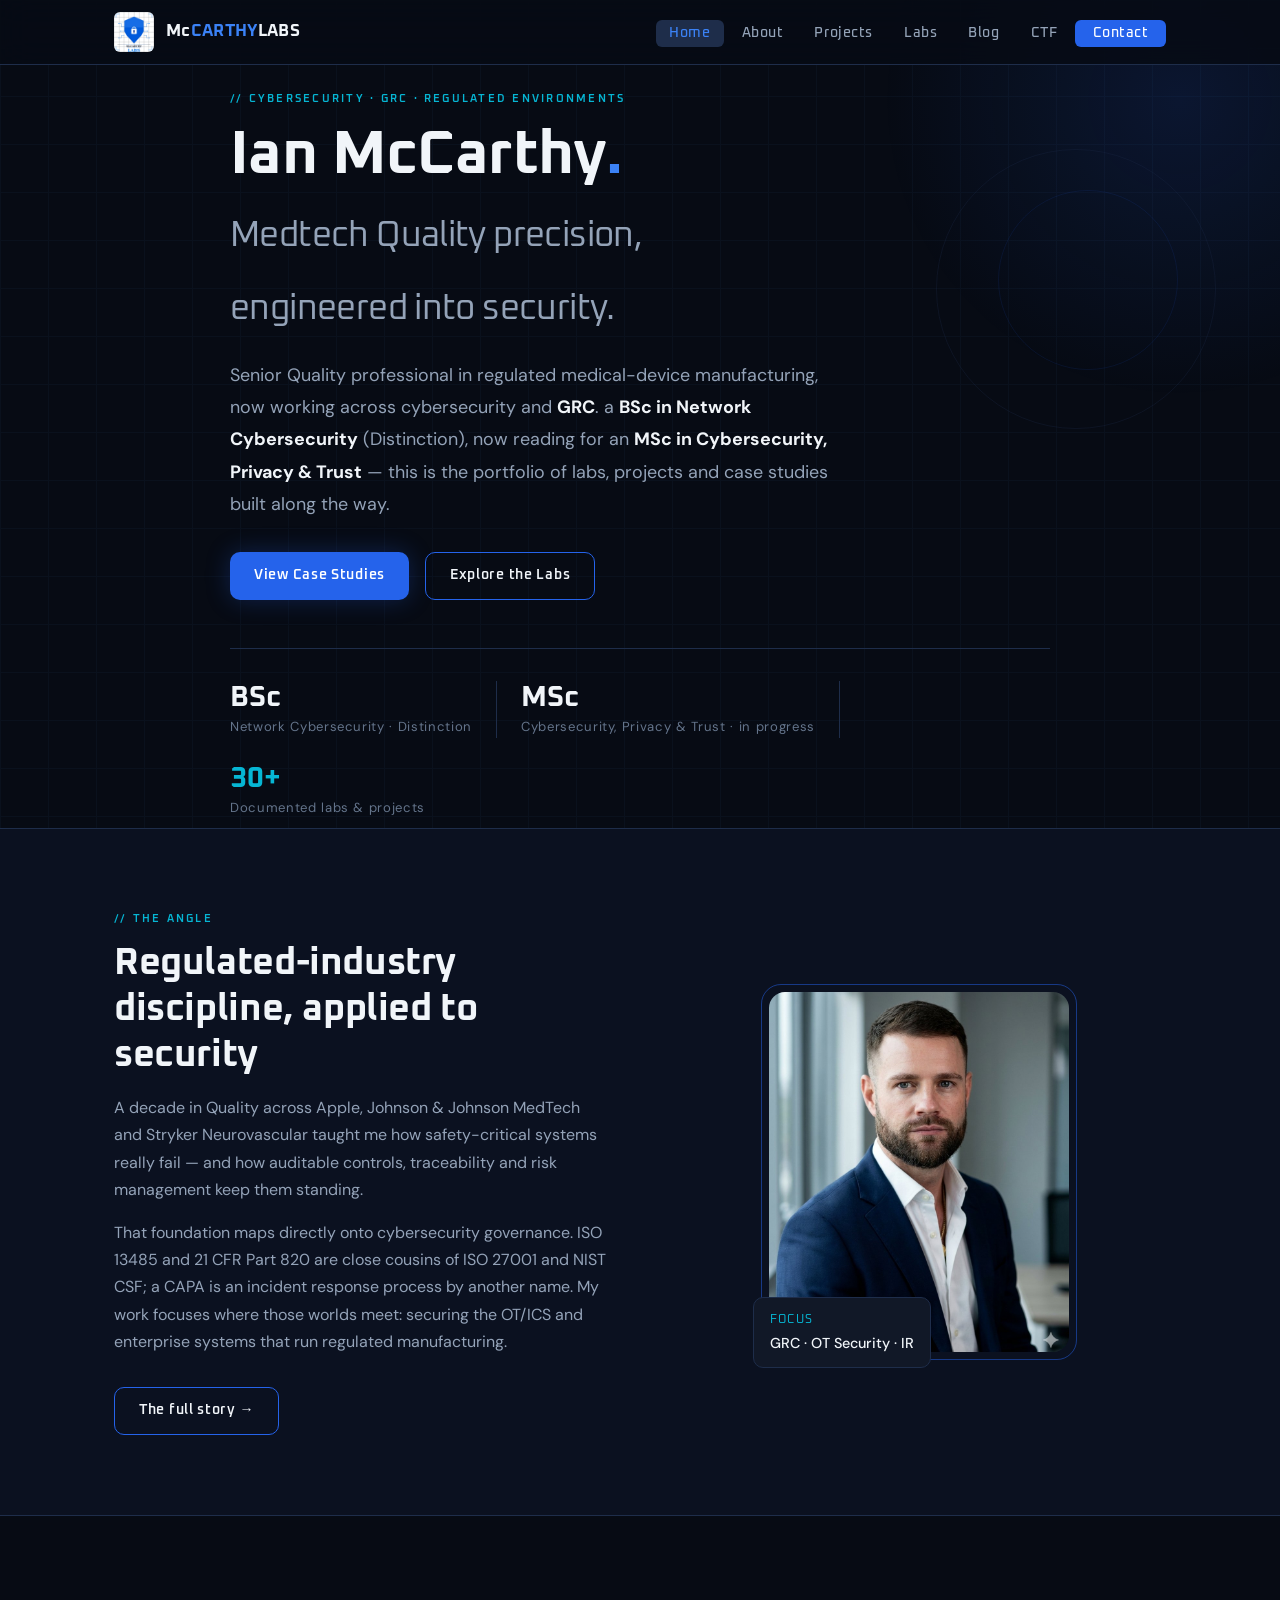
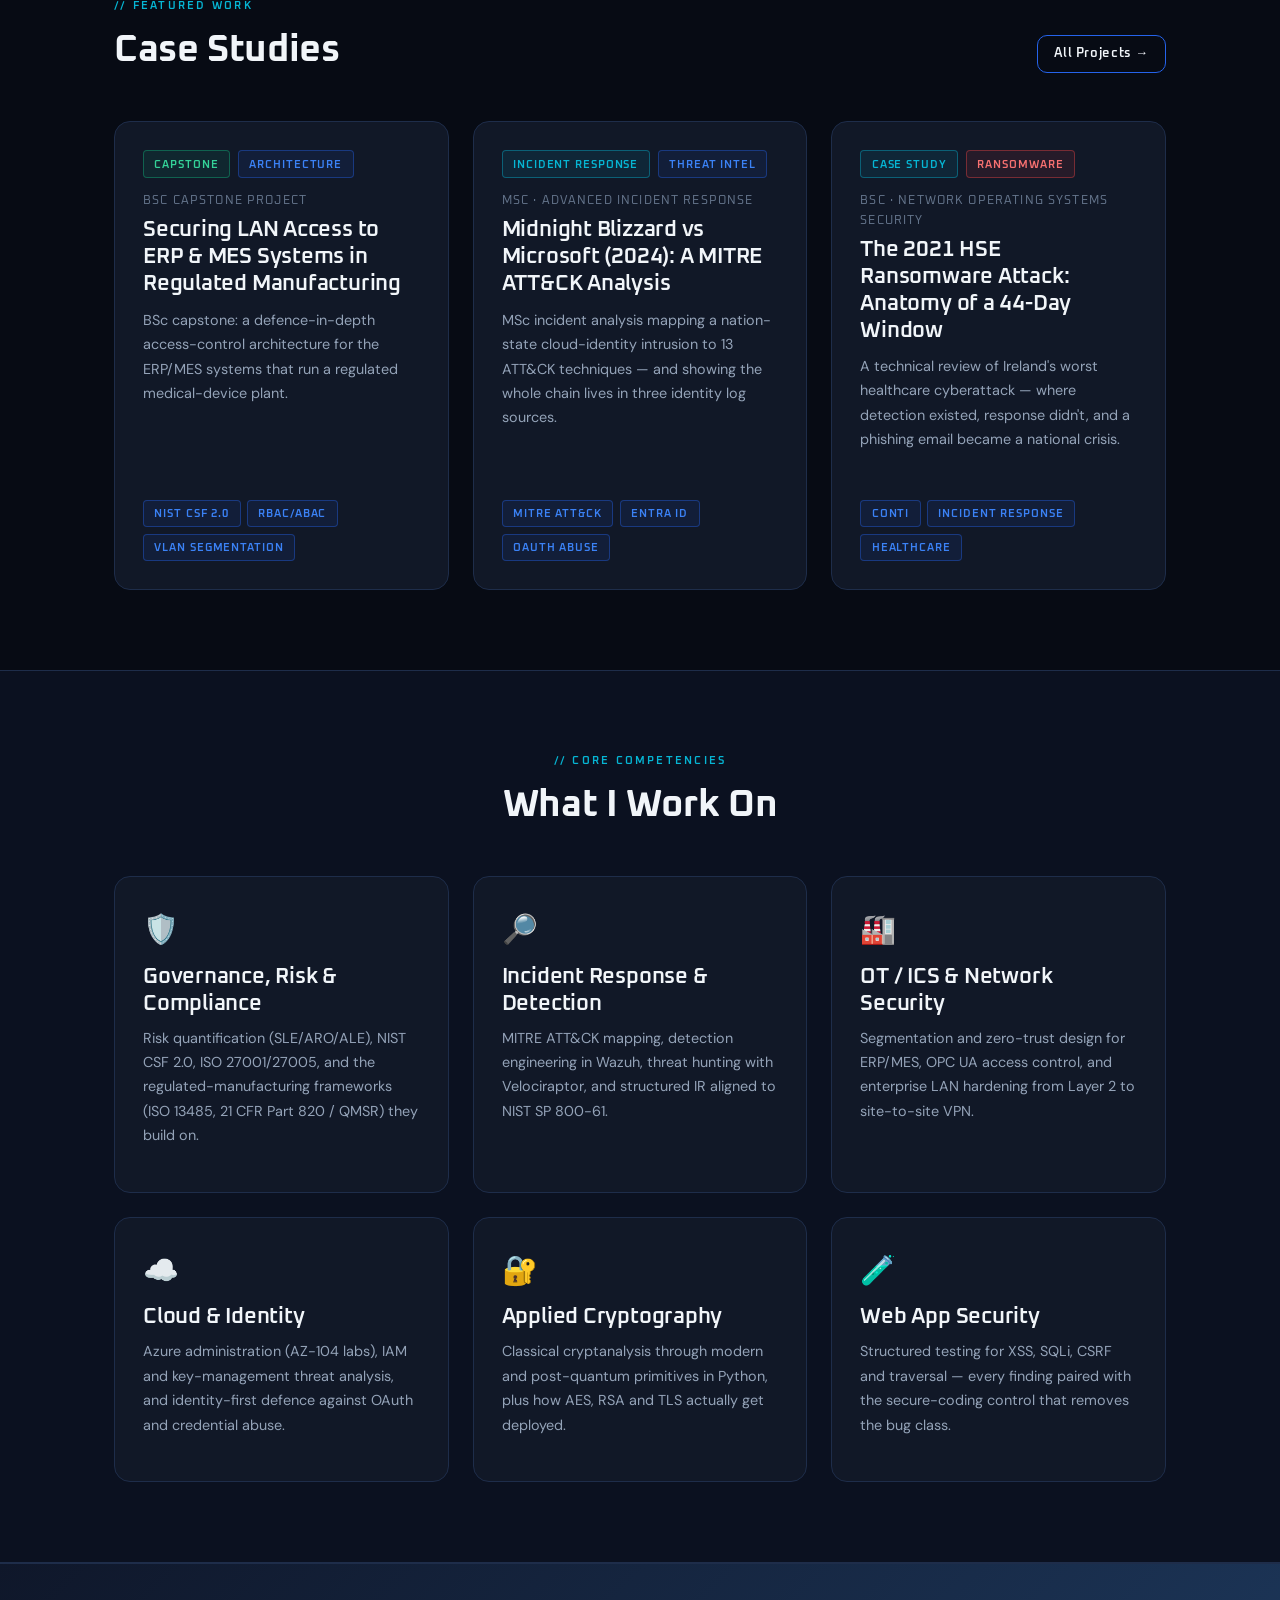
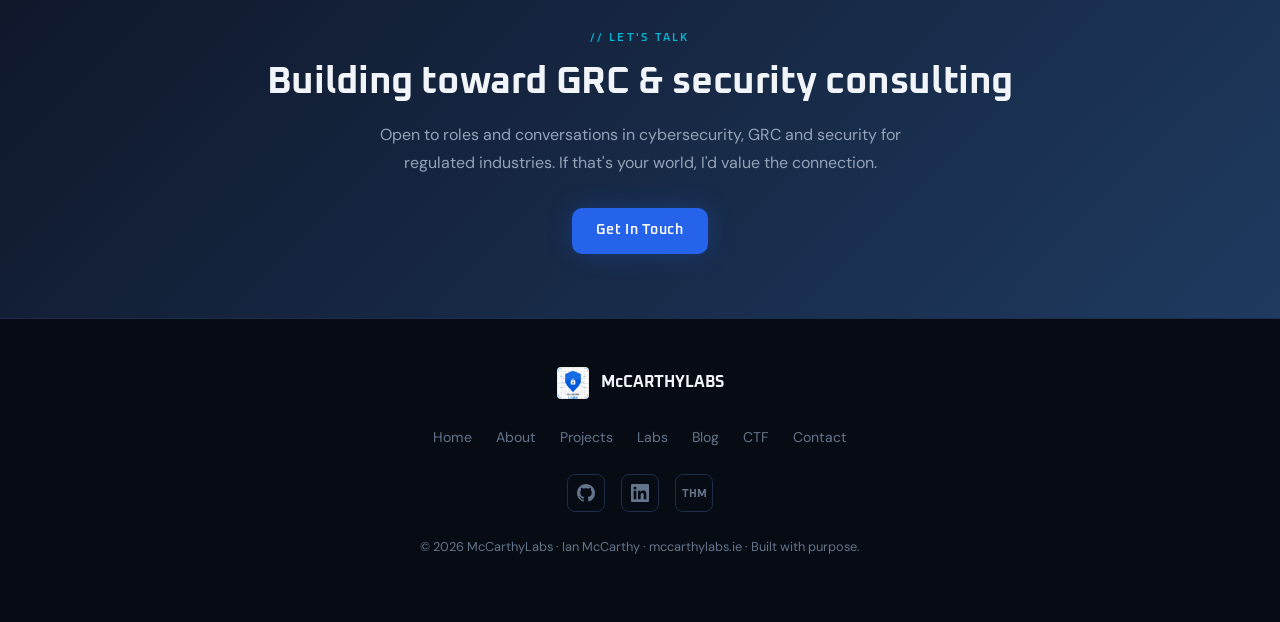
==== commit d1d5fcc8: "Expand portfolio from BSc & MSc coursework Rebuild the site around real academic work (ATU BSc Netwo" ====
--- a/index.html
+++ b/index.html
@@ -47,7 +47,7 @@
           <span style="color:var(--text-2);font-weight:400;font-size:clamp(1.4rem,3vw,2.2rem);">Medtech Quality precision,<br/>engineered into security.</span>
         </h1>
         <p class="fade-up-2" style="font-size:1.12rem;max-width:620px;margin-top:1.25rem;line-height:1.8;">
-          Senior Quality professional in regulated medical-device manufacturing, now working across cybersecurity and <strong style="color:var(--text-1);">GRC</strong>. I hold a <strong style="color:var(--text-1);">BSc in Network Cybersecurity</strong> (Distinction) and am now reading for an <strong style="color:var(--text-1);">MSc in Cybersecurity, Privacy &amp; Trust</strong> — this is the portfolio of labs, projects and case studies built along the way.
+          Senior Quality professional in regulated medical-device manufacturing, now working across cybersecurity and <strong style="color:var(--text-1);">GRC</strong>. a <strong style="color:var(--text-1);">BSc in Network Cybersecurity</strong> (Distinction), now reading for an <strong style="color:var(--text-1);">MSc in Cybersecurity, Privacy &amp; Trust</strong> — this is the portfolio of labs, projects and case studies built along the way.
         </p>
         <div class="flex flex-wrap gap-2 fade-up-3" style="margin-top:2rem;">
           <a href="projects.html" class="btn btn-primary">View Case Studies</a>
@@ -58,7 +58,7 @@
           <div class="stat-sep"></div>
           <div><div class="stat-value">MSc</div><div class="stat-label">Cybersecurity, Privacy &amp; Trust · in progress</div></div>
           <div class="stat-sep"></div>
-          <div><div class="stat-value" style="color:var(--cyan);">25+</div><div class="stat-label">Documented labs &amp; projects</div></div>
+          <div><div class="stat-value" style="color:var(--cyan);">30+</div><div class="stat-label">Documented labs &amp; projects</div></div>
         </div>
       </div>
     </div>
@@ -136,9 +136,9 @@
         <div class="card"><div style="font-size:1.8rem;margin-bottom:0.6rem;">🛡️</div><h3>Governance, Risk &amp; Compliance</h3><p style="font-size:0.9rem;margin-top:0.5rem;">Risk quantification (SLE/ARO/ALE), NIST CSF 2.0, ISO 27001/27005, and the regulated-manufacturing frameworks (ISO 13485, 21 CFR Part 820 / QMSR) they build on.</p></div>
         <div class="card"><div style="font-size:1.8rem;margin-bottom:0.6rem;">🔎</div><h3>Incident Response &amp; Detection</h3><p style="font-size:0.9rem;margin-top:0.5rem;">MITRE ATT&amp;CK mapping, detection engineering in Wazuh, threat hunting with Velociraptor, and structured IR aligned to NIST SP 800-61.</p></div>
         <div class="card"><div style="font-size:1.8rem;margin-bottom:0.6rem;">🏭</div><h3>OT / ICS &amp; Network Security</h3><p style="font-size:0.9rem;margin-top:0.5rem;">Segmentation and zero-trust design for ERP/MES, OPC UA access control, and enterprise LAN hardening from Layer 2 to site-to-site VPN.</p></div>
-        <div class="card"><div style="font-size:1.8rem;margin-bottom:0.6rem;">☁️</div><h3>Cloud &amp; Identity</h3><p style="font-size:0.9rem;margin-top:0.5rem;">Azure administration (hands-on labs), IAM and key-management threat analysis, and identity-first defence against OAuth and credential abuse.</p></div>
+        <div class="card"><div style="font-size:1.8rem;margin-bottom:0.6rem;">☁️</div><h3>Cloud &amp; Identity</h3><p style="font-size:0.9rem;margin-top:0.5rem;">Azure administration (AZ-104 labs), IAM and key-management threat analysis, and identity-first defence against OAuth and credential abuse.</p></div>
         <div class="card"><div style="font-size:1.8rem;margin-bottom:0.6rem;">🔐</div><h3>Applied Cryptography</h3><p style="font-size:0.9rem;margin-top:0.5rem;">Classical cryptanalysis through modern and post-quantum primitives in Python, plus how AES, RSA and TLS actually get deployed.</p></div>
-        <div class="card"><div style="font-size:1.8rem;margin-bottom:0.6rem;">🧪</div><h3>Web App Security</h3><p style="font-size:0.9rem;margin-top:0.5rem;">Structured web-app testing — ten distinct XSS variants found and fixed, each paired with the secure-coding control that removes the bug class.</p></div>
+        <div class="card"><div style="font-size:1.8rem;margin-bottom:0.6rem;">🧪</div><h3>Web App Security</h3><p style="font-size:0.9rem;margin-top:0.5rem;">Structured testing for XSS, SQLi, CSRF and traversal — every finding paired with the secure-coding control that removes the bug class.</p></div>
       </div>
     </div>
   </section>
@@ -162,6 +162,7 @@
       <div class="footer-social">
         <a href="https://github.com/mccarthylabs-ie" target="_blank" rel="noopener" class="social-icon" aria-label="GitHub"><svg width="18" height="18" viewBox="0 0 24 24" fill="currentColor"><path d="M12 0C5.37 0 0 5.37 0 12c0 5.31 3.435 9.795 8.205 11.385.6.105.825-.255.825-.57 0-.285-.015-1.23-.015-2.235-3.015.555-3.795-.735-4.035-1.41-.135-.345-.72-1.41-1.23-1.695-.42-.225-1.02-.78-.015-.795.945-.015 1.62.87 1.845 1.23 1.08 1.815 2.805 1.305 3.495.99.105-.78.42-1.305.765-1.605-2.67-.3-5.46-1.335-5.46-5.925 0-1.305.465-2.385 1.23-3.225-.12-.3-.54-1.53.12-3.18 0 0 1.005-.315 3.3 1.23.96-.27 1.98-.405 3-.405s2.04.135 3 .405c2.295-1.56 3.3-1.23 3.3-1.23.66 1.65.24 2.88.12 3.18.765.84 1.23 1.905 1.23 3.225 0 4.605-2.805 5.625-5.475 5.925.435.375.81 1.095.81 2.22 0 1.605-.015 2.895-.015 3.3 0 .315.225.69.825.57A12.02 12.02 0 0 0 24 12c0-6.63-5.37-12-12-12z"/></svg></a>
         <a href="https://www.linkedin.com/company/mccarthylabs/" target="_blank" rel="noopener" class="social-icon" aria-label="LinkedIn"><svg width="18" height="18" viewBox="0 0 24 24" fill="currentColor"><path d="M20.447 20.452h-3.554v-5.569c0-1.328-.027-3.037-1.852-3.037-1.853 0-2.136 1.445-2.136 2.939v5.667H9.351V9h3.414v1.561h.046c.477-.9 1.637-1.85 3.37-1.85 3.601 0 4.267 2.37 4.267 5.455v6.286zM5.337 7.433a2.062 2.062 0 0 1-2.063-2.065 2.064 2.064 0 1 1 2.063 2.065zm1.782 13.019H3.555V9h3.564v11.452zM22.225 0H1.771C.792 0 0 .774 0 1.729v20.542C0 23.227.792 24 1.771 24h20.451C23.2 24 24 23.227 24 22.271V1.729C24 .774 23.2 0 22.222 0h.003z"/></svg></a>
+        <a href="https://tryhackme.com/p/mccarthylabs" target="_blank" rel="noopener" class="social-icon" aria-label="TryHackMe" style="font-size:0.7rem;font-weight:700;font-family:var(--font-head);color:var(--text-3);">THM</a>
       </div>
       <p class="footer-copy">© 2026 McCarthyLabs · Ian McCarthy · mccarthylabs.ie · Built with purpose.</p>
     </div>
--- a/assets/style.css
+++ b/assets/style.css
@@ -533,3 +533,94 @@
   .section { padding: 3.5rem 0; }
   .page-hero { padding: 5.5rem 0 2.5rem; }
 }
+
+/* ============================================================
+   Portfolio v2 additions — case studies, lab notebook, matrix
+   ============================================================ */
+.section-alt { background: var(--bg-1); border-top: 1px solid var(--border); border-bottom: 1px solid var(--border); }
+.grid-4 { display: grid; grid-template-columns: repeat(4, 1fr); gap: 1.25rem; }
+
+.stat-value { font-family: var(--font-head); font-size: 1.8rem; font-weight: 700; color: var(--text-1); line-height: 1.2; }
+.stat-label { font-size: 0.82rem; color: var(--text-3); letter-spacing: 0.05em; }
+.stat-sep { width: 1px; background: var(--border); }
+
+.card-meta { font-family: var(--font-head); font-size: 0.72rem; letter-spacing: 0.1em; text-transform: uppercase; color: var(--text-3); margin-bottom: 0.4rem; }
+.card h3 a { color: var(--text-1); }
+.card h3 a:hover { color: var(--blue-light); }
+.card-foot { margin-top: auto; padding-top: 1rem; }
+.card-col { display: flex; flex-direction: column; height: 100%; }
+.tag-row { display: flex; flex-wrap: wrap; gap: 0.4rem; margin: 1rem 0 0; }
+.evidence-links { font-size: 0.82rem; margin-top: 0.75rem; color: var(--text-3); }
+.evidence-links a { white-space: nowrap; }
+
+.filter-bar { display: flex; flex-wrap: wrap; gap: 0.5rem; margin-bottom: 2.5rem; }
+
+.chip-nav { display: flex; flex-wrap: wrap; gap: 0.5rem; margin-top: 1.5rem; }
+.chip-nav a { font-family: var(--font-head); font-size: 0.78rem; letter-spacing: 0.04em; padding: 0.35rem 0.8rem; border: 1px solid var(--border); border-radius: 999px; color: var(--text-2); background: var(--bg-card); }
+.chip-nav a:hover { border-color: var(--border-h); color: var(--text-1); }
+
+.callout { border: 1px solid var(--border); border-left: 3px solid var(--cyan); background: var(--bg-card); border-radius: 0 var(--radius) var(--radius) 0; padding: 1rem 1.25rem; font-size: 0.92rem; color: var(--text-2); }
+.callout strong { color: var(--text-1); }
+
+/* Lab notebook */
+.lab-group { margin-bottom: 4.5rem; scroll-margin-top: 90px; }
+.lab-group:last-child { margin-bottom: 0; }
+.lab-group-head { display: flex; align-items: baseline; justify-content: space-between; flex-wrap: wrap; gap: 0.75rem; margin-bottom: 1.5rem; padding-bottom: 0.75rem; border-bottom: 1px solid var(--border); }
+.lab-group-head p { margin: 0; font-size: 0.9rem; }
+.lab-list { display: grid; grid-template-columns: 1fr 1fr; gap: 1.25rem; }
+.lab-entry { scroll-margin-top: 90px; }
+.lab-entry:hover { transform: none; }
+.lab-entry h3 { font-size: 1.1rem; margin-bottom: 0.25rem; }
+.lab-entry dl { display: grid; grid-template-columns: 96px 1fr; gap: 0.5rem 1rem; font-size: 0.9rem; margin-top: 1rem; }
+.lab-entry dt { color: var(--cyan); font-family: var(--font-head); font-size: 0.68rem; letter-spacing: 0.12em; text-transform: uppercase; padding-top: 0.2rem; }
+.lab-entry dd { color: var(--text-2); }
+.lab-entry .wide { grid-column: 1 / -1; }
+.lab-entry:target { border-color: var(--cyan); box-shadow: 0 0 0 1px var(--cyan), 0 16px 48px #0005; }
+
+pre.code { background: var(--bg-0); border: 1px solid var(--border); border-radius: var(--radius); padding: 0.85rem 1rem; overflow-x: auto; font-family: 'Courier New', monospace; font-size: 0.8rem; line-height: 1.55; color: var(--text-1); margin-top: 0.75rem; }
+
+/* Tables */
+.table-wrap { overflow-x: auto; -webkit-overflow-scrolling: touch; margin: 1.25rem 0 1.75rem; border: 1px solid var(--border); border-radius: var(--radius); }
+.data-table { width: 100%; border-collapse: collapse; font-size: 0.88rem; min-width: 520px; }
+.data-table th, .data-table td { text-align: left; padding: 0.65rem 0.85rem; border-bottom: 1px solid var(--border); vertical-align: top; }
+.data-table tr:last-child td { border-bottom: none; }
+.data-table th { font-family: var(--font-head); font-size: 0.7rem; letter-spacing: 0.1em; text-transform: uppercase; color: var(--cyan); background: var(--bg-card); }
+.data-table td { color: var(--text-2); }
+.data-table td strong { color: var(--text-1); font-weight: 600; }
+.mono { font-family: 'Courier New', monospace; color: var(--cyan); font-size: 0.85em; white-space: nowrap; }
+
+/* Case study pages */
+.glance { display: grid; grid-template-columns: repeat(auto-fit, minmax(200px, 1fr)); gap: 1rem 1.5rem; }
+.glance div span { display: block; font-family: var(--font-head); font-size: 0.68rem; letter-spacing: 0.12em; text-transform: uppercase; color: var(--cyan); margin-bottom: 0.2rem; }
+.glance div { font-size: 0.9rem; color: var(--text-1); }
+.figure { margin: 1.75rem 0; }
+.figure img { width: 100%; height: auto; display: block; background: #fff; border-radius: var(--radius); border: 1px solid var(--border); padding: 0.5rem; }
+.figure figcaption { font-size: 0.82rem; color: var(--text-3); margin-top: 0.6rem; text-align: center; }
+.bar-chart { display: flex; flex-direction: column; gap: 0.85rem; margin: 1.5rem 0; }
+.bar-row { display: grid; grid-template-columns: 170px 1fr 80px; gap: 0.75rem; align-items: center; font-size: 0.88rem; }
+.bar-row .label { color: var(--text-1); }
+.bar-row .track { height: 12px; background: var(--border); border-radius: 6px; overflow: hidden; }
+.bar-row .fill { height: 100%; background: linear-gradient(90deg, var(--blue), var(--cyan)); border-radius: 6px; }
+.bar-row .value { font-family: var(--font-head); color: var(--text-1); text-align: right; }
+.page-nav { display: flex; justify-content: space-between; flex-wrap: wrap; gap: 1rem; margin-top: 3rem; padding-top: 2rem; border-top: 1px solid var(--border); }
+
+/* Timeline (about) */
+.timeline { max-width: 720px; margin: 0 auto; position: relative; }
+.timeline::before { content: ''; position: absolute; left: 16px; top: 8px; bottom: 8px; width: 2px; background: linear-gradient(to bottom, var(--blue), var(--cyan)); border-radius: 2px; }
+.timeline-items { display: flex; flex-direction: column; gap: 2rem; padding-left: 3rem; }
+.timeline-item { position: relative; }
+.timeline-dot { position: absolute; left: -2.25rem; top: 0.35rem; width: 14px; height: 14px; border-radius: 50%; background: var(--blue); box-shadow: 0 0 12px var(--blue); }
+.timeline-dot.muted { background: var(--text-3); box-shadow: none; }
+.timeline-head { display: flex; align-items: center; justify-content: space-between; flex-wrap: wrap; gap: 0.5rem; margin-bottom: 0.5rem; }
+
+@media (min-width: 769px) and (max-width: 980px) {
+  .grid-3, .grid-4 { grid-template-columns: repeat(2, 1fr); }
+}
+@media (max-width: 768px) {
+  .grid-4, .lab-list { grid-template-columns: 1fr; }
+  .lab-entry dl { grid-template-columns: 1fr; gap: 0.15rem; }
+  .lab-entry dt { padding-top: 0.6rem; }
+  .bar-row { grid-template-columns: 1fr 70px; }
+  .bar-row .label { grid-column: 1 / -1; }
+  .stat-sep { display: none; }
+}
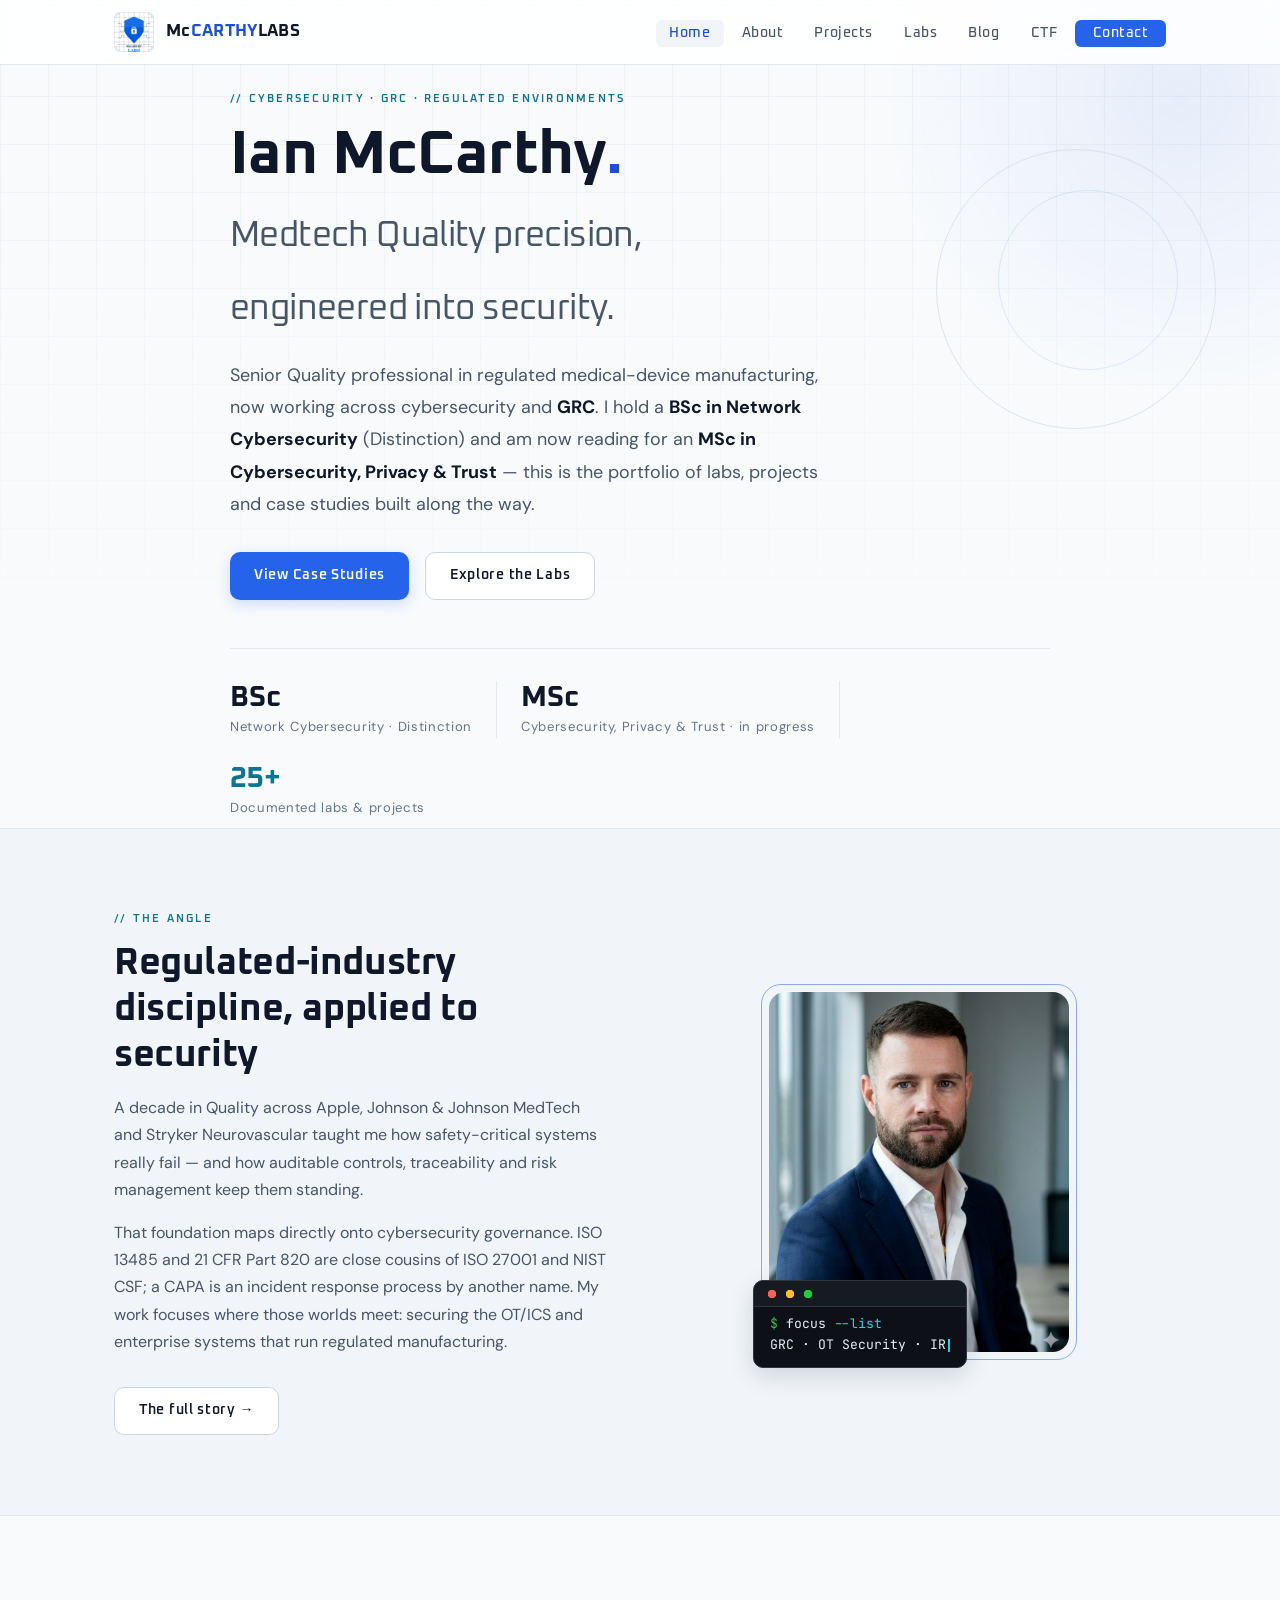
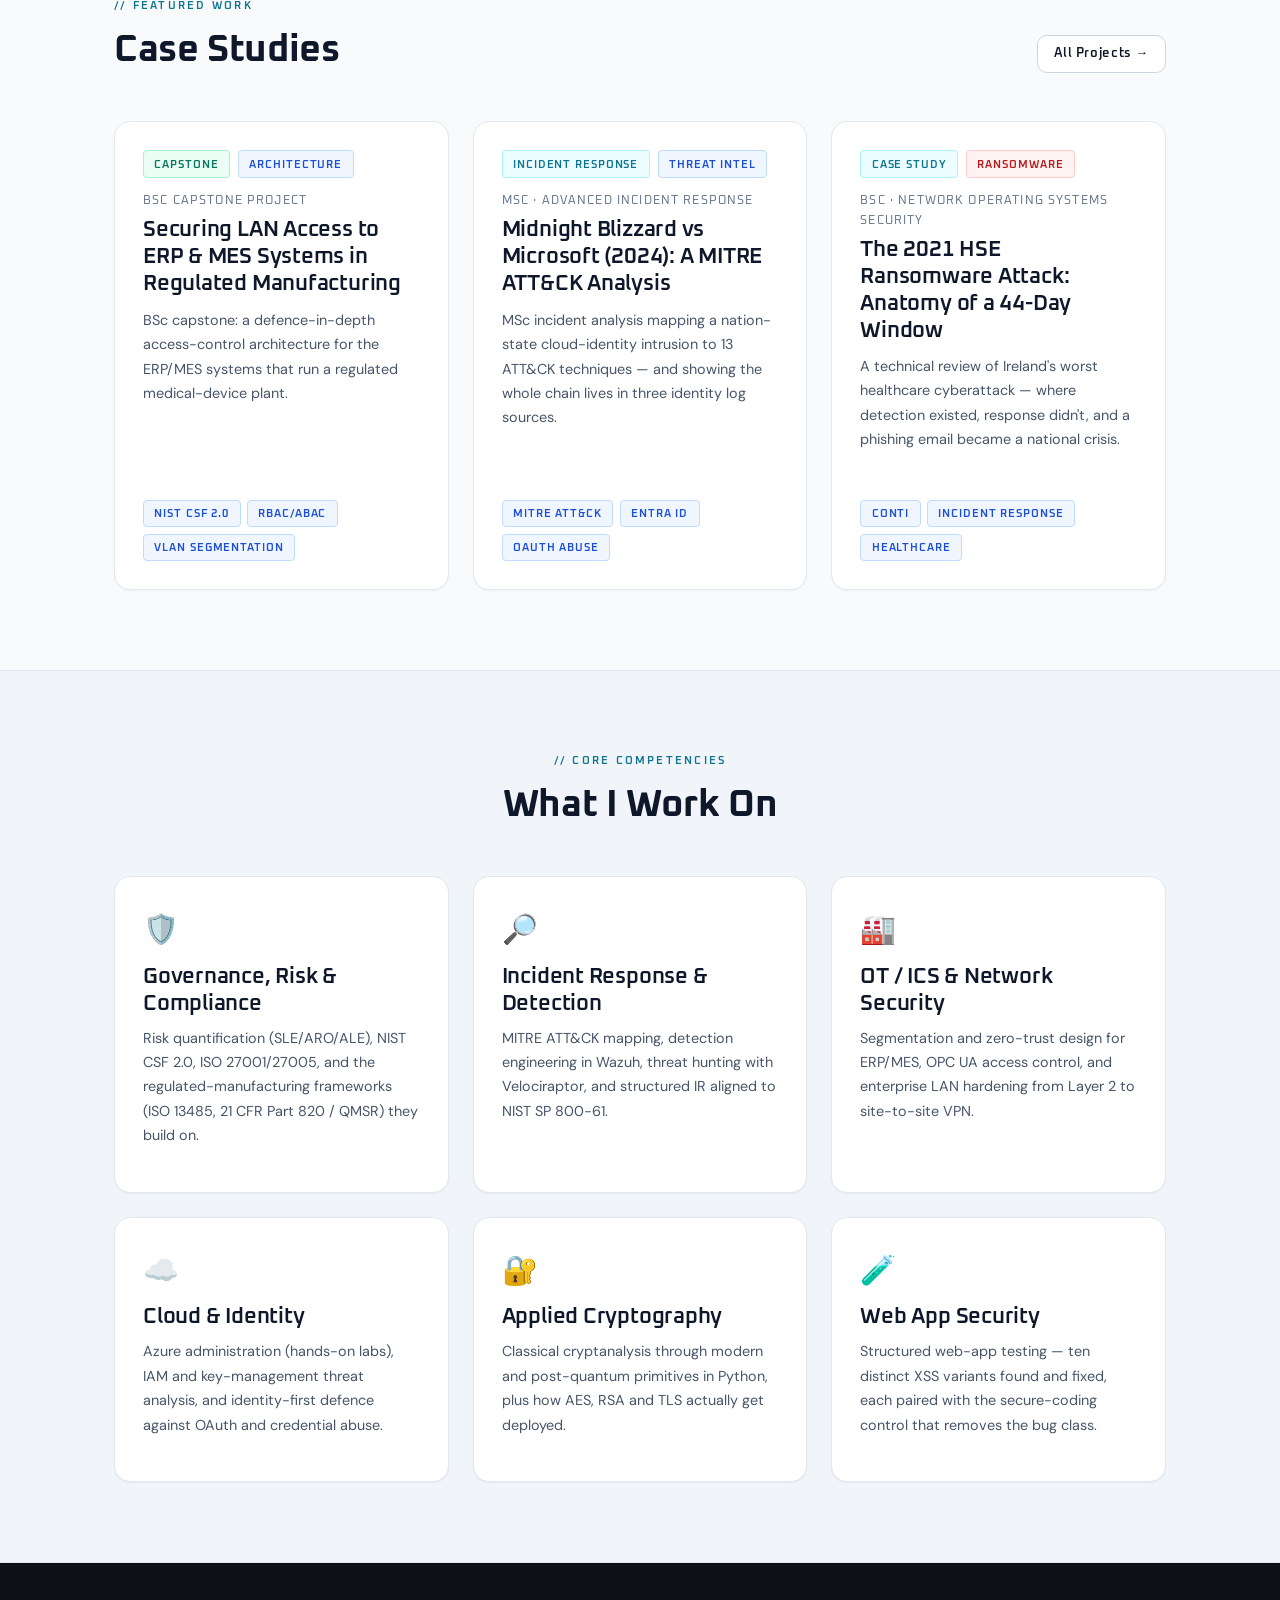
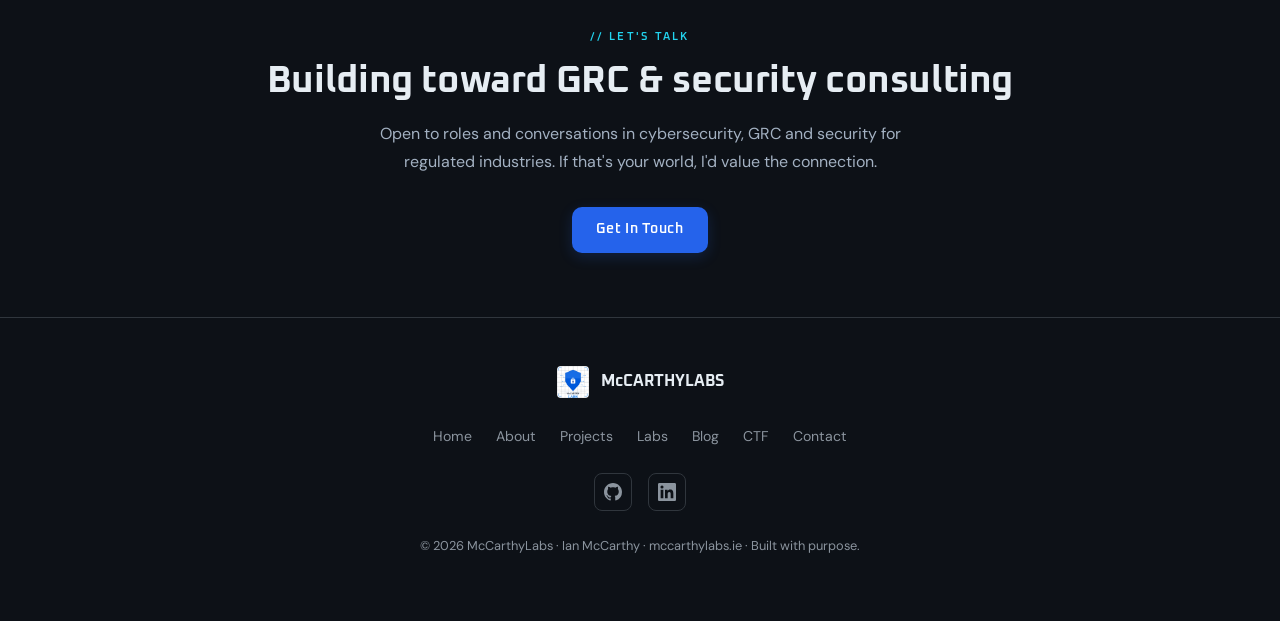
==== commit b26f9a87: "Clinical white redesign with dark code/terminal accents - Off-white canvas (#f8fafc), white cards, s" ====
--- a/index.html
+++ b/index.html
@@ -37,8 +37,8 @@
 <main>
   <!-- Hero -->
   <section style="min-height:92vh; display:flex; align-items:center; padding-top:80px; position:relative; overflow:hidden;">
-    <div style="position:absolute;top:18%;right:5%;width:280px;height:280px;border:1px solid #1e2d4a;border-radius:50%;opacity:0.3;"></div>
-    <div style="position:absolute;top:23%;right:8%;width:180px;height:180px;border:1px solid #2563eb44;border-radius:50%;opacity:0.4;"></div>
+    <div style="position:absolute;top:18%;right:5%;width:280px;height:280px;border:1px solid var(--border-s);border-radius:50%;opacity:0.6;"></div>
+    <div style="position:absolute;top:23%;right:8%;width:180px;height:180px;border:1px solid #2563eb33;border-radius:50%;opacity:0.6;"></div>
     <div class="container">
       <div style="max-width:820px;">
         <span class="eyebrow fade-up">// Cybersecurity · GRC · Regulated Environments</span>
@@ -47,7 +47,7 @@
           <span style="color:var(--text-2);font-weight:400;font-size:clamp(1.4rem,3vw,2.2rem);">Medtech Quality precision,<br/>engineered into security.</span>
         </h1>
         <p class="fade-up-2" style="font-size:1.12rem;max-width:620px;margin-top:1.25rem;line-height:1.8;">
-          Senior Quality professional in regulated medical-device manufacturing, now working across cybersecurity and <strong style="color:var(--text-1);">GRC</strong>. a <strong style="color:var(--text-1);">BSc in Network Cybersecurity</strong> (Distinction), now reading for an <strong style="color:var(--text-1);">MSc in Cybersecurity, Privacy &amp; Trust</strong> — this is the portfolio of labs, projects and case studies built along the way.
+          Senior Quality professional in regulated medical-device manufacturing, now working across cybersecurity and <strong style="color:var(--text-1);">GRC</strong>. I hold a <strong style="color:var(--text-1);">BSc in Network Cybersecurity</strong> (Distinction) and am now reading for an <strong style="color:var(--text-1);">MSc in Cybersecurity, Privacy &amp; Trust</strong> — this is the portfolio of labs, projects and case studies built along the way.
         </p>
         <div class="flex flex-wrap gap-2 fade-up-3" style="margin-top:2rem;">
           <a href="projects.html" class="btn btn-primary">View Case Studies</a>
@@ -58,7 +58,7 @@
           <div class="stat-sep"></div>
           <div><div class="stat-value">MSc</div><div class="stat-label">Cybersecurity, Privacy &amp; Trust · in progress</div></div>
           <div class="stat-sep"></div>
-          <div><div class="stat-value" style="color:var(--cyan);">30+</div><div class="stat-label">Documented labs &amp; projects</div></div>
+          <div><div class="stat-value" style="color:var(--cyan);">25+</div><div class="stat-label">Documented labs &amp; projects</div></div>
         </div>
       </div>
     </div>
@@ -79,9 +79,9 @@
           <div style="position:relative;">
             <div style="position:absolute;inset:-8px;border:1px solid var(--border-h);border-radius:20px;opacity:0.5;"></div>
             <img src="assets/profile.jpg" alt="Ian McCarthy" style="width:300px;height:360px;object-fit:cover;border-radius:16px;display:block;" />
-            <div style="position:absolute;bottom:-1rem;left:-1rem;background:var(--bg-card);border:1px solid var(--border);border-radius:10px;padding:0.75rem 1rem;">
-              <div style="font-family:var(--font-head);font-size:0.75rem;color:var(--cyan);letter-spacing:0.1em;text-transform:uppercase;">Focus</div>
-              <div style="font-size:0.9rem;color:var(--text-1);font-weight:500;">GRC · OT Security · IR</div>
+            <div class="terminal" style="position:absolute;bottom:-1rem;left:-1rem;margin:0;padding:2rem 1rem 0.75rem;font-size:0.82rem;white-space:nowrap;">
+              <div><span class="t-prompt">$</span> focus <span class="t-accent">--list</span></div>
+              <div>GRC · OT Security · IR<span class="cursor" style="background:var(--ink-cyan);"></span></div>
             </div>
           </div>
         </div>
@@ -136,15 +136,15 @@
         <div class="card"><div style="font-size:1.8rem;margin-bottom:0.6rem;">🛡️</div><h3>Governance, Risk &amp; Compliance</h3><p style="font-size:0.9rem;margin-top:0.5rem;">Risk quantification (SLE/ARO/ALE), NIST CSF 2.0, ISO 27001/27005, and the regulated-manufacturing frameworks (ISO 13485, 21 CFR Part 820 / QMSR) they build on.</p></div>
         <div class="card"><div style="font-size:1.8rem;margin-bottom:0.6rem;">🔎</div><h3>Incident Response &amp; Detection</h3><p style="font-size:0.9rem;margin-top:0.5rem;">MITRE ATT&amp;CK mapping, detection engineering in Wazuh, threat hunting with Velociraptor, and structured IR aligned to NIST SP 800-61.</p></div>
         <div class="card"><div style="font-size:1.8rem;margin-bottom:0.6rem;">🏭</div><h3>OT / ICS &amp; Network Security</h3><p style="font-size:0.9rem;margin-top:0.5rem;">Segmentation and zero-trust design for ERP/MES, OPC UA access control, and enterprise LAN hardening from Layer 2 to site-to-site VPN.</p></div>
-        <div class="card"><div style="font-size:1.8rem;margin-bottom:0.6rem;">☁️</div><h3>Cloud &amp; Identity</h3><p style="font-size:0.9rem;margin-top:0.5rem;">Azure administration (AZ-104 labs), IAM and key-management threat analysis, and identity-first defence against OAuth and credential abuse.</p></div>
+        <div class="card"><div style="font-size:1.8rem;margin-bottom:0.6rem;">☁️</div><h3>Cloud &amp; Identity</h3><p style="font-size:0.9rem;margin-top:0.5rem;">Azure administration (hands-on labs), IAM and key-management threat analysis, and identity-first defence against OAuth and credential abuse.</p></div>
         <div class="card"><div style="font-size:1.8rem;margin-bottom:0.6rem;">🔐</div><h3>Applied Cryptography</h3><p style="font-size:0.9rem;margin-top:0.5rem;">Classical cryptanalysis through modern and post-quantum primitives in Python, plus how AES, RSA and TLS actually get deployed.</p></div>
-        <div class="card"><div style="font-size:1.8rem;margin-bottom:0.6rem;">🧪</div><h3>Web App Security</h3><p style="font-size:0.9rem;margin-top:0.5rem;">Structured testing for XSS, SQLi, CSRF and traversal — every finding paired with the secure-coding control that removes the bug class.</p></div>
+        <div class="card"><div style="font-size:1.8rem;margin-bottom:0.6rem;">🧪</div><h3>Web App Security</h3><p style="font-size:0.9rem;margin-top:0.5rem;">Structured web-app testing — ten distinct XSS variants found and fixed, each paired with the secure-coding control that removes the bug class.</p></div>
       </div>
     </div>
   </section>
 
   <!-- CTA -->
-  <section style="background:linear-gradient(135deg,#0f172a,#1e3a5f);border-top:1px solid var(--border);padding:4rem 0;">
+  <section class="section-dark" style="padding:4rem 0;">
     <div class="container text-center">
       <span class="eyebrow">// Let's talk</span>
       <h2>Building toward GRC &amp; security consulting</h2>
@@ -162,7 +162,6 @@
       <div class="footer-social">
         <a href="https://github.com/mccarthylabs-ie" target="_blank" rel="noopener" class="social-icon" aria-label="GitHub"><svg width="18" height="18" viewBox="0 0 24 24" fill="currentColor"><path d="M12 0C5.37 0 0 5.37 0 12c0 5.31 3.435 9.795 8.205 11.385.6.105.825-.255.825-.57 0-.285-.015-1.23-.015-2.235-3.015.555-3.795-.735-4.035-1.41-.135-.345-.72-1.41-1.23-1.695-.42-.225-1.02-.78-.015-.795.945-.015 1.62.87 1.845 1.23 1.08 1.815 2.805 1.305 3.495.99.105-.78.42-1.305.765-1.605-2.67-.3-5.46-1.335-5.46-5.925 0-1.305.465-2.385 1.23-3.225-.12-.3-.54-1.53.12-3.18 0 0 1.005-.315 3.3 1.23.96-.27 1.98-.405 3-.405s2.04.135 3 .405c2.295-1.56 3.3-1.23 3.3-1.23.66 1.65.24 2.88.12 3.18.765.84 1.23 1.905 1.23 3.225 0 4.605-2.805 5.625-5.475 5.925.435.375.81 1.095.81 2.22 0 1.605-.015 2.895-.015 3.3 0 .315.225.69.825.57A12.02 12.02 0 0 0 24 12c0-6.63-5.37-12-12-12z"/></svg></a>
         <a href="https://www.linkedin.com/company/mccarthylabs/" target="_blank" rel="noopener" class="social-icon" aria-label="LinkedIn"><svg width="18" height="18" viewBox="0 0 24 24" fill="currentColor"><path d="M20.447 20.452h-3.554v-5.569c0-1.328-.027-3.037-1.852-3.037-1.853 0-2.136 1.445-2.136 2.939v5.667H9.351V9h3.414v1.561h.046c.477-.9 1.637-1.85 3.37-1.85 3.601 0 4.267 2.37 4.267 5.455v6.286zM5.337 7.433a2.062 2.062 0 0 1-2.063-2.065 2.064 2.064 0 1 1 2.063 2.065zm1.782 13.019H3.555V9h3.564v11.452zM22.225 0H1.771C.792 0 0 .774 0 1.729v20.542C0 23.227.792 24 1.771 24h20.451C23.2 24 24 23.227 24 22.271V1.729C24 .774 23.2 0 22.222 0h.003z"/></svg></a>
-        <a href="https://tryhackme.com/p/mccarthylabs" target="_blank" rel="noopener" class="social-icon" aria-label="TryHackMe" style="font-size:0.7rem;font-weight:700;font-family:var(--font-head);color:var(--text-3);">THM</a>
       </div>
       <p class="footer-copy">© 2026 McCarthyLabs · Ian McCarthy · mccarthylabs.ie · Built with purpose.</p>
     </div>
--- a/assets/style.css
+++ b/assets/style.css
@@ -1,30 +1,43 @@
 /* ============================================================
    McCARTHYLABS.IE — Global Stylesheet
-   Design: Dark Navy / Circuit Aesthetic
-   Fonts: Oxanium (headings) + DM Sans (body)
+   Design: Clinical White canvas + dark code/terminal accents
+   Fonts: Oxanium (headings) + DM Sans (body) + JetBrains Mono (code)
    ============================================================ */
 
-@import url('https://fonts.googleapis.com/css2?family=Oxanium:wght@300;400;500;600;700;800&family=DM+Sans:ital,opsz,wght@0,9..40,300;0,9..40,400;0,9..40,500;0,9..40,600;1,9..40,300&display=swap');
+@import url('https://fonts.googleapis.com/css2?family=Oxanium:wght@300;400;500;600;700;800&family=JetBrains+Mono:wght@400;500;600&family=DM+Sans:ital,opsz,wght@0,9..40,300;0,9..40,400;0,9..40,500;0,9..40,600;1,9..40,300&display=swap');
 
 /* ── Reset & Base ──────────────────────────────────────────── */
 *, *::before, *::after { box-sizing: border-box; margin: 0; padding: 0; }
 
 :root {
-  --bg-0:        #070b14;
-  --bg-1:        #0b1120;
-  --bg-2:        #0f1729;
-  --bg-card:     #111827;
-  --bg-card-h:   #162035;
-  --border:      #1e2d4a;
+  /* Light canvas */
+  --bg-0:        #f8fafc;   /* page — clinical off-white */
+  --bg-1:        #f1f5f9;   /* alt sections */
+  --bg-2:        #eef2f7;   /* inputs, chips */
+  --bg-card:     #ffffff;
+  --bg-card-h:   #ffffff;
+  --border:      #e2e8f0;
+  --border-s:    #cbd5e1;   /* stronger border */
   --border-h:    #2563eb;
   --blue:        #2563eb;
-  --blue-light:  #3b82f6;
-  --blue-glow:   #1d4ed8;
-  --cyan:        #06b6d4;
-  --text-1:      #f1f5f9;
-  --text-2:      #94a3b8;
+  --blue-light:  #1d4ed8;   /* links / accents — AA on white */
+  --blue-glow:   #1e40af;
+  --cyan:        #0e7490;   /* eyebrows / labels — AA on white */
+  --text-1:      #0f172a;
+  --text-2:      #475569;
   --text-3:      #64748b;
   --accent:      #2563eb;
+  --shadow-sm:   0 1px 2px rgba(15,23,42,0.05);
+  --shadow-md:   0 12px 32px rgba(15,23,42,0.09);
+  /* Dark "ink" — code blocks, terminals, dark bands */
+  --ink-0:       #0d1117;
+  --ink-1:       #161b22;
+  --ink-border:  #30363d;
+  --ink-text:    #e6edf3;
+  --ink-muted:   #8b949e;
+  --ink-cyan:    #22d3ee;
+  --ink-green:   #3fb950;
+  --font-mono:   'JetBrains Mono', ui-monospace, 'SFMono-Regular', Menlo, monospace;
   --font-head:   'Oxanium', sans-serif;
   --font-body:   'DM Sans', sans-serif;
   --radius:      10px;
@@ -32,7 +45,8 @@
   --transition:  0.25s cubic-bezier(0.4, 0, 0.2, 1);
 }
 
-html { scroll-behavior: smooth; }
+html { scroll-behavior: smooth; color-scheme: light; }
+::selection { background: #bfdbfe; color: #0f172a; }
 
 body {
   font-family: var(--font-body);
@@ -53,7 +67,9 @@
     linear-gradient(var(--border) 1px, transparent 1px),
     linear-gradient(90deg, var(--border) 1px, transparent 1px);
   background-size: 48px 48px;
-  opacity: 0.18;
+  opacity: 0.55;
+  -webkit-mask-image: linear-gradient(to bottom, #000 0%, transparent 70%);
+          mask-image: linear-gradient(to bottom, #000 0%, transparent 70%);
   pointer-events: none;
   z-index: 0;
 }
@@ -66,7 +82,7 @@
   right: -200px;
   width: 600px;
   height: 600px;
-  background: radial-gradient(circle, #2563eb22 0%, transparent 70%);
+  background: radial-gradient(circle, #2563eb14 0%, transparent 70%);
   pointer-events: none;
   z-index: 0;
 }
@@ -87,7 +103,7 @@
 
 p { color: var(--text-2); margin-bottom: 1rem; }
 a { color: var(--blue-light); text-decoration: none; transition: color var(--transition); }
-a:hover { color: #fff; }
+a:hover { color: var(--blue-glow); }
 
 .eyebrow {
   font-family: var(--font-head);
@@ -124,7 +140,7 @@
   top: 0; left: 0; right: 0;
   z-index: 1000;
   padding: 0.75rem 0;
-  background: rgba(7, 11, 20, 0.85);
+  background: rgba(255, 255, 255, 0.85);
   backdrop-filter: blur(16px);
   border-bottom: 1px solid var(--border);
   transition: all var(--transition);
@@ -184,7 +200,7 @@
 .nav-links a:hover,
 .nav-links a.active {
   color: var(--text-1);
-  background: var(--border);
+  background: var(--bg-1);
 }
 
 .nav-links a.active { color: var(--blue-light); }
@@ -196,7 +212,7 @@
   border-radius: 6px !important;
 }
 
-.nav-cta:hover { background: var(--blue-light) !important; transform: translateY(-1px); }
+.nav-cta:hover { background: var(--blue-glow) !important; transform: translateY(-1px); }
 
 /* Mobile hamburger */
 .nav-toggle {
@@ -230,25 +246,25 @@
 .btn-primary {
   background: var(--blue);
   color: #fff;
-  box-shadow: 0 0 24px #2563eb44;
+  box-shadow: 0 4px 14px #2563eb33;
 }
 
 .btn-primary:hover {
   background: var(--blue-light);
   color: #fff;
   transform: translateY(-2px);
-  box-shadow: 0 0 32px #2563eb66;
+  box-shadow: 0 8px 22px #2563eb44;
 }
 
 .btn-outline {
-  background: transparent;
+  background: var(--bg-card);
   color: var(--text-1);
-  border: 1px solid var(--border-h);
+  border: 1px solid var(--border-s);
 }
 
 .btn-outline:hover {
-  background: var(--border);
-  color: #fff;
+  border-color: var(--blue);
+  color: var(--blue-light);
   transform: translateY(-2px);
 }
 
@@ -263,6 +279,7 @@
   transition: all var(--transition);
   position: relative;
   overflow: hidden;
+  box-shadow: var(--shadow-sm);
 }
 
 .card::before {
@@ -279,7 +296,7 @@
   border-color: var(--border-h);
   background: var(--bg-card-h);
   transform: translateY(-4px);
-  box-shadow: 0 16px 48px #0005;
+  box-shadow: var(--shadow-md);
 }
 
 .card:hover::before { opacity: 1; }
@@ -297,11 +314,11 @@
   border: 1px solid;
 }
 
-.badge-blue  { background: #2563eb18; border-color: #2563eb66; color: var(--blue-light); }
-.badge-cyan  { background: #06b6d418; border-color: #06b6d466; color: var(--cyan); }
-.badge-green { background: #10b98118; border-color: #10b98166; color: #34d399; }
-.badge-amber { background: #f59e0b18; border-color: #f59e0b66; color: #fbbf24; }
-.badge-red   { background: #ef444418; border-color: #ef444466; color: #f87171; }
+.badge-blue  { background: #eff6ff; border-color: #bfdbfe; color: #1d4ed8; }
+.badge-cyan  { background: #ecfeff; border-color: #a5f3fc; color: #0e7490; }
+.badge-green { background: #ecfdf5; border-color: #a7f3d0; color: #047857; }
+.badge-amber { background: #fffbeb; border-color: #fde68a; color: #b45309; }
+.badge-red   { background: #fef2f2; border-color: #fecaca; color: #b91c1c; }
 
 /* ── Section Divider ──────────────────────────────────────── */
 .divider {
@@ -317,8 +334,24 @@
 }
 
 /* ── Footer ───────────────────────────────────────────────── */
+/* Dark bands — footer + any .section-dark. Re-maps tokens locally so
+   everything inside (text, borders, eyebrows, links) flips to dark mode. */
+.footer,
+.section-dark {
+  --text-1:     var(--ink-text);
+  --text-2:     #a3b1c2;
+  --text-3:     var(--ink-muted);
+  --border:     var(--ink-border);
+  --cyan:       var(--ink-cyan);
+  --blue-light: #60a5fa;
+  --bg-card:    var(--ink-1);
+  background: var(--ink-0);
+  color: var(--text-1);
+}
+.section-dark a:not(.btn):hover, .footer a:hover { color: #fff; }
+
 .footer {
-  border-top: 1px solid var(--border);
+  border-top: 1px solid var(--ink-border);
   padding: 3rem 0;
   position: relative;
   z-index: 1;
@@ -378,9 +411,9 @@
 }
 
 .social-icon:hover {
-  border-color: var(--blue-light);
-  color: var(--blue-light);
-  background: #2563eb14;
+  border-color: var(--ink-cyan);
+  color: var(--ink-cyan);
+  background: #22d3ee14;
 }
 
 .footer-copy {
@@ -441,10 +474,15 @@
   border: 1px solid var(--border);
   padding: 0.15rem 0.45rem;
   border-radius: 4px;
-  font-family: 'Courier New', monospace;
-  font-size: 0.88em;
+  font-family: var(--font-mono);
+  font-size: 0.85em;
   color: var(--cyan);
-}
+  background: var(--bg-1);
+}
+
+/* Code blocks in prose → dark terminal (shares pre.code styling below) */
+.prose pre { margin: 1.5rem 0; }
+.prose pre code { background: none; border: 0; padding: 0; color: inherit; font-size: inherit; }
 
 .prose hr {
   border: none;
@@ -479,7 +517,7 @@
   display: inline-block;
   width: 2px;
   height: 1em;
-  background: var(--cyan);
+  background: var(--blue);
   margin-left: 2px;
   vertical-align: middle;
   animation: blink 1s step-end infinite;
@@ -512,6 +550,7 @@
   color: #fff;
   font-size: 1.1rem;
   cursor: pointer;
+  box-shadow: 0 4px 14px #2563eb33;
   opacity: 0;
   pointer-events: none;
   transition: all var(--transition);
@@ -526,7 +565,7 @@
 
 /* ── Responsive ───────────────────────────────────────────── */
 @media (max-width: 768px) {
-  .nav-links { display: none; flex-direction: column; position: absolute; top: 100%; left: 0; right: 0; background: var(--bg-1); border-bottom: 1px solid var(--border); padding: 1rem; gap: 0.25rem; }
+  .nav-links { display: none; flex-direction: column; position: absolute; top: 100%; left: 0; right: 0; background: #fff; border-bottom: 1px solid var(--border); box-shadow: var(--shadow-md); padding: 1rem; gap: 0.25rem; }
   .nav-links.open { display: flex; }
   .nav-toggle { display: block; }
   .grid-2, .grid-3 { grid-template-columns: 1fr; }
@@ -575,9 +614,47 @@
 .lab-entry dt { color: var(--cyan); font-family: var(--font-head); font-size: 0.68rem; letter-spacing: 0.12em; text-transform: uppercase; padding-top: 0.2rem; }
 .lab-entry dd { color: var(--text-2); }
 .lab-entry .wide { grid-column: 1 / -1; }
-.lab-entry:target { border-color: var(--cyan); box-shadow: 0 0 0 1px var(--cyan), 0 16px 48px #0005; }
-
-pre.code { background: var(--bg-0); border: 1px solid var(--border); border-radius: var(--radius); padding: 0.85rem 1rem; overflow-x: auto; font-family: 'Courier New', monospace; font-size: 0.8rem; line-height: 1.55; color: var(--text-1); margin-top: 0.75rem; }
+.lab-entry:target { border-color: var(--cyan); box-shadow: 0 0 0 1px var(--cyan), var(--shadow-md); }
+
+/* Terminal / code blocks — the dark islands on the white canvas */
+pre.code, .prose pre, .terminal {
+  position: relative;
+  background: var(--ink-0);
+  border: 1px solid var(--ink-border);
+  border-radius: var(--radius);
+  padding: 2.3rem 1rem 0.95rem;
+  overflow-x: auto;
+  font-family: var(--font-mono);
+  font-size: 0.8rem;
+  line-height: 1.6;
+  color: var(--ink-text);
+  margin-top: 0.75rem;
+  box-shadow: 0 8px 24px rgba(15,23,42,0.14);
+}
+/* window bar */
+pre.code::before, .prose pre::before, .terminal::before {
+  content: '';
+  position: absolute;
+  top: 0; left: 0; right: 0;
+  height: 1.6rem;
+  background: var(--ink-1);
+  border-bottom: 1px solid var(--ink-border);
+}
+/* traffic-light dots */
+pre.code::after, .prose pre::after, .terminal::after {
+  content: '';
+  position: absolute;
+  top: 0.5rem; left: 0.8rem;
+  width: 46px; height: 10px;
+  background:
+    radial-gradient(circle at 5px 5px,  #ff5f56 4px, transparent 4.5px),
+    radial-gradient(circle at 23px 5px, #ffbd2e 4px, transparent 4.5px),
+    radial-gradient(circle at 41px 5px, #27c93f 4px, transparent 4.5px);
+}
+pre.code::selection, .prose pre ::selection, .terminal ::selection { background: #264f78; color: #fff; }
+.terminal .t-label { font-size: 0.68rem; letter-spacing: 0.12em; text-transform: uppercase; color: var(--ink-muted); }
+.terminal .t-prompt { color: var(--ink-green); }
+.terminal .t-accent { color: var(--ink-cyan); }
 
 /* Tables */
 .table-wrap { overflow-x: auto; -webkit-overflow-scrolling: touch; margin: 1.25rem 0 1.75rem; border: 1px solid var(--border); border-radius: var(--radius); }
@@ -587,7 +664,7 @@
 .data-table th { font-family: var(--font-head); font-size: 0.7rem; letter-spacing: 0.1em; text-transform: uppercase; color: var(--cyan); background: var(--bg-card); }
 .data-table td { color: var(--text-2); }
 .data-table td strong { color: var(--text-1); font-weight: 600; }
-.mono { font-family: 'Courier New', monospace; color: var(--cyan); font-size: 0.85em; white-space: nowrap; }
+.mono { font-family: var(--font-mono); color: var(--cyan); font-size: 0.85em; white-space: nowrap; }
 
 /* Case study pages */
 .glance { display: grid; grid-template-columns: repeat(auto-fit, minmax(200px, 1fr)); gap: 1rem 1.5rem; }
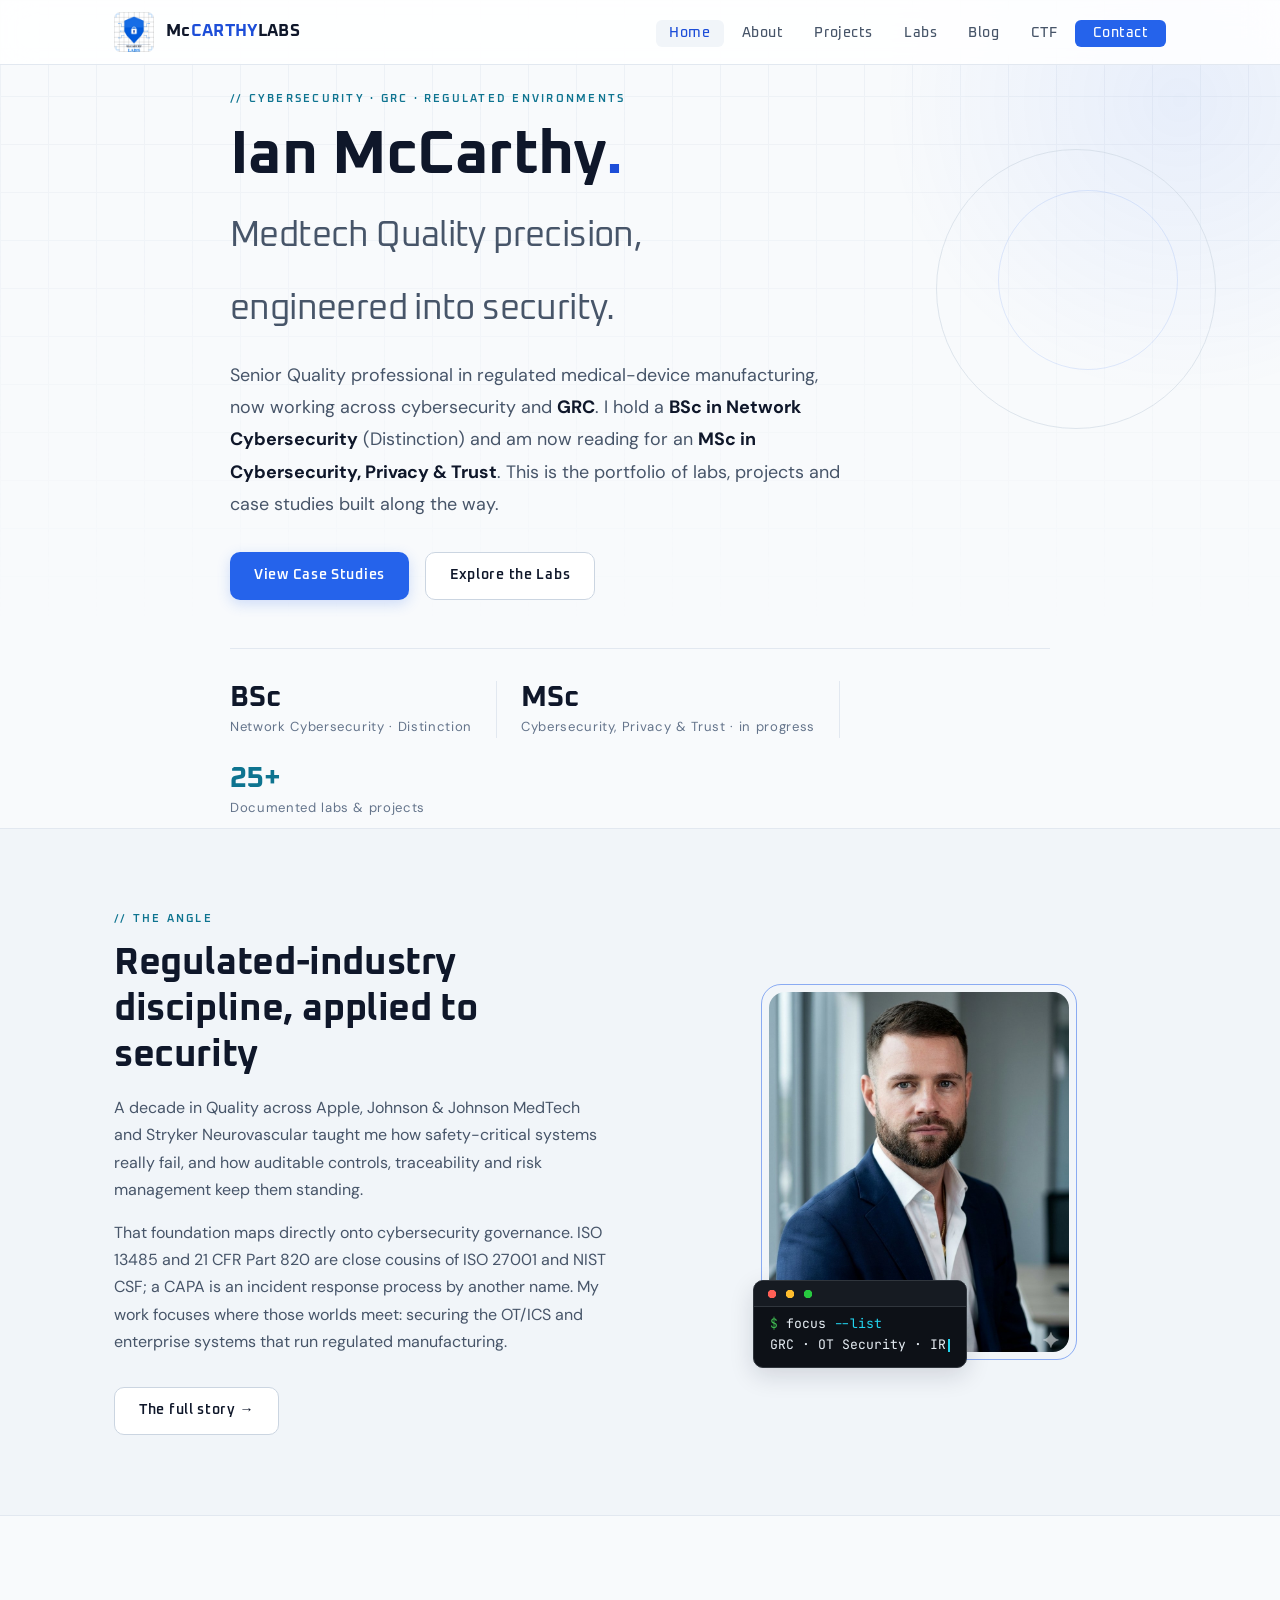
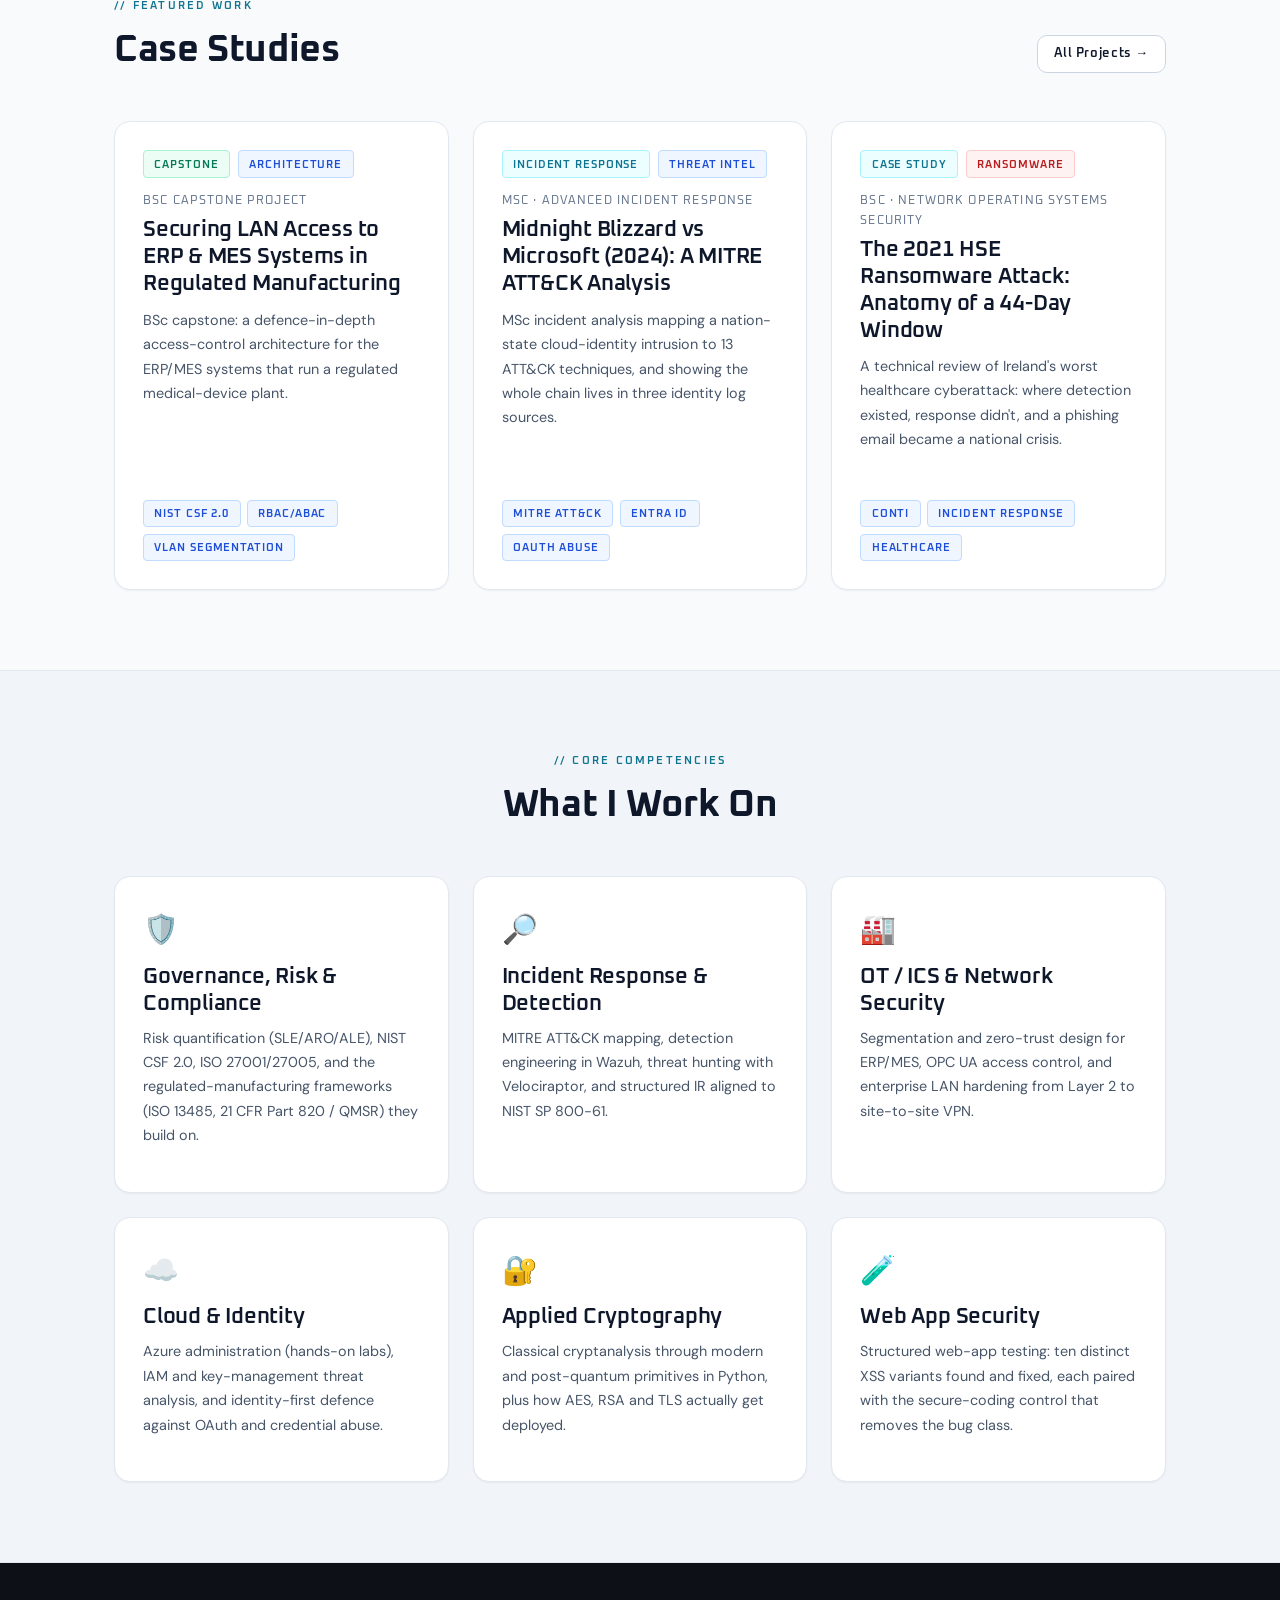
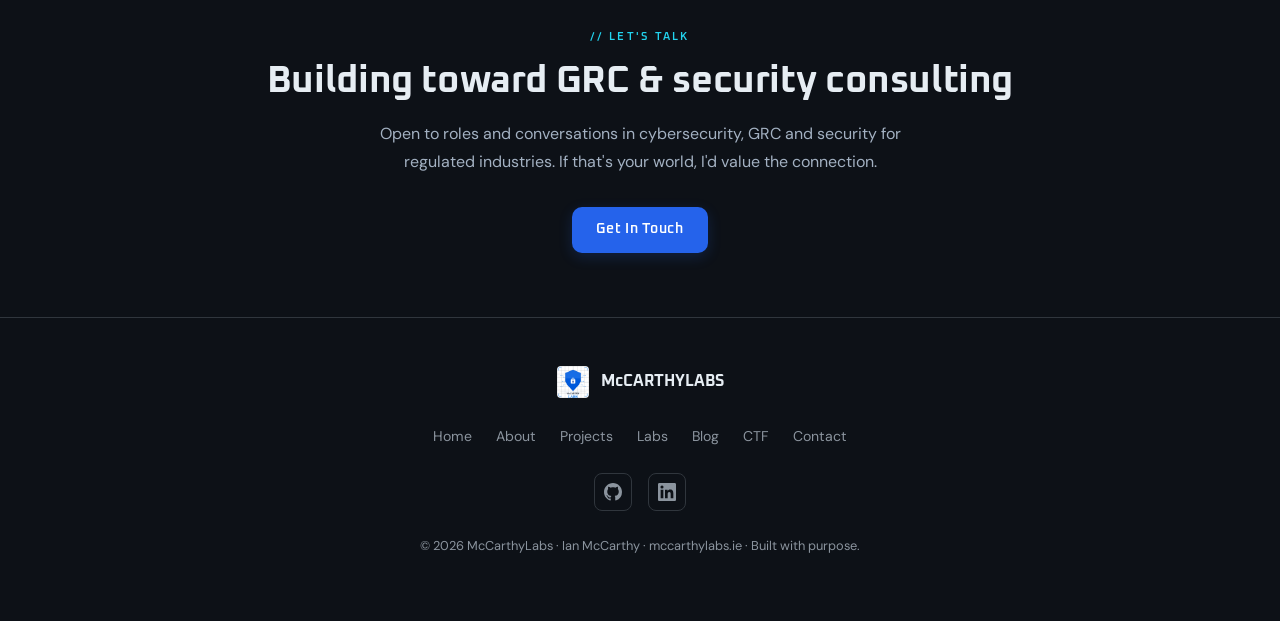
==== commit 41ca8c1f: "Copy edit: replace em dashes with standard punctuation" ====
--- a/index.html
+++ b/index.html
@@ -3,10 +3,10 @@
 <head>
   <meta charset="UTF-8" />
   <meta name="viewport" content="width=device-width, initial-scale=1.0" />
-  <title>McCarthyLabs | Ian McCarthy — Cybersecurity &amp; GRC Portfolio</title>
-  <meta name="description" content="Ian McCarthy — cybersecurity and GRC portfolio. Quality professional in regulated medical-device manufacturing, BSc Network Cybersecurity (Distinction), MSc Cybersecurity, Privacy &amp; Trust. Labs, projects and case studies." />
-  <meta property="og:title" content="McCarthyLabs | Ian McCarthy — Cybersecurity &amp; GRC Portfolio" />
-  <meta property="og:description" content="Ian McCarthy — cybersecurity and GRC portfolio. Quality professional in regulated medical-device manufacturing, BSc Network Cybersecurity (Distinction), MSc Cybersecurity, Privacy &amp; Trust. Labs, projects and case studies." />
+  <title>McCarthyLabs | Ian McCarthy | Cybersecurity &amp; GRC Portfolio</title>
+  <meta name="description" content="Ian McCarthy: cybersecurity and GRC portfolio. Quality professional in regulated medical-device manufacturing, BSc Network Cybersecurity (Distinction), MSc Cybersecurity, Privacy &amp; Trust. Labs, projects and case studies." />
+  <meta property="og:title" content="McCarthyLabs | Ian McCarthy | Cybersecurity &amp; GRC Portfolio" />
+  <meta property="og:description" content="Ian McCarthy: cybersecurity and GRC portfolio. Quality professional in regulated medical-device manufacturing, BSc Network Cybersecurity (Distinction), MSc Cybersecurity, Privacy &amp; Trust. Labs, projects and case studies." />
   <meta property="og:url" content="https://mccarthylabs.ie/" />
   <meta property="og:type" content="website" />
   <link rel="canonical" href="https://mccarthylabs.ie/" />
@@ -47,7 +47,7 @@
           <span style="color:var(--text-2);font-weight:400;font-size:clamp(1.4rem,3vw,2.2rem);">Medtech Quality precision,<br/>engineered into security.</span>
         </h1>
         <p class="fade-up-2" style="font-size:1.12rem;max-width:620px;margin-top:1.25rem;line-height:1.8;">
-          Senior Quality professional in regulated medical-device manufacturing, now working across cybersecurity and <strong style="color:var(--text-1);">GRC</strong>. I hold a <strong style="color:var(--text-1);">BSc in Network Cybersecurity</strong> (Distinction) and am now reading for an <strong style="color:var(--text-1);">MSc in Cybersecurity, Privacy &amp; Trust</strong> — this is the portfolio of labs, projects and case studies built along the way.
+          Senior Quality professional in regulated medical-device manufacturing, now working across cybersecurity and <strong style="color:var(--text-1);">GRC</strong>. I hold a <strong style="color:var(--text-1);">BSc in Network Cybersecurity</strong> (Distinction) and am now reading for an <strong style="color:var(--text-1);">MSc in Cybersecurity, Privacy &amp; Trust</strong>. This is the portfolio of labs, projects and case studies built along the way.
         </p>
         <div class="flex flex-wrap gap-2 fade-up-3" style="margin-top:2rem;">
           <a href="projects.html" class="btn btn-primary">View Case Studies</a>
@@ -71,7 +71,7 @@
         <div>
           <span class="eyebrow">// The Angle</span>
           <h2>Regulated-industry discipline, applied to security</h2>
-          <p style="margin-top:1rem;">A decade in Quality across Apple, Johnson &amp; Johnson MedTech and Stryker Neurovascular taught me how safety-critical systems really fail — and how auditable controls, traceability and risk management keep them standing.</p>
+          <p style="margin-top:1rem;">A decade in Quality across Apple, Johnson &amp; Johnson MedTech and Stryker Neurovascular taught me how safety-critical systems really fail, and how auditable controls, traceability and risk management keep them standing.</p>
           <p>That foundation maps directly onto cybersecurity governance. ISO 13485 and 21 CFR Part 820 are close cousins of ISO 27001 and NIST CSF; a CAPA is an incident response process by another name. My work focuses where those worlds meet: securing the OT/ICS and enterprise systems that run regulated manufacturing.</p>
           <a href="about.html" class="btn btn-outline" style="margin-top:1rem;">The full story →</a>
         </div>
@@ -111,7 +111,7 @@
             <div class="flex items-center gap-1" style="margin-bottom:0.85rem;flex-wrap:wrap;"><span class="badge badge-cyan">Incident Response</span><span class="badge badge-blue">Threat Intel</span></div>
             <div class="card-meta">MSc · Advanced Incident Response</div>
             <h3 style="color:var(--text-1);">Midnight Blizzard vs Microsoft (2024): A MITRE ATT&amp;CK Analysis</h3>
-            <p style="font-size:0.9rem;margin-top:0.6rem;">MSc incident analysis mapping a nation-state cloud-identity intrusion to 13 ATT&amp;CK techniques — and showing the whole chain lives in three identity log sources.</p>
+            <p style="font-size:0.9rem;margin-top:0.6rem;">MSc incident analysis mapping a nation-state cloud-identity intrusion to 13 ATT&amp;CK techniques, and showing the whole chain lives in three identity log sources.</p>
             <div class="card-foot"><div class="tag-row"><span class="badge badge-blue">MITRE ATT&amp;CK</span><span class="badge badge-blue">Entra ID</span><span class="badge badge-blue">OAuth Abuse</span></div></div>
           </div>
         </a>
@@ -120,7 +120,7 @@
             <div class="flex items-center gap-1" style="margin-bottom:0.85rem;flex-wrap:wrap;"><span class="badge badge-cyan">Case Study</span><span class="badge badge-red">Ransomware</span></div>
             <div class="card-meta">BSc · Network Operating Systems Security</div>
             <h3 style="color:var(--text-1);">The 2021 HSE Ransomware Attack: Anatomy of a 44-Day Window</h3>
-            <p style="font-size:0.9rem;margin-top:0.6rem;">A technical review of Ireland's worst healthcare cyberattack — where detection existed, response didn't, and a phishing email became a national crisis.</p>
+            <p style="font-size:0.9rem;margin-top:0.6rem;">A technical review of Ireland's worst healthcare cyberattack: where detection existed, response didn't, and a phishing email became a national crisis.</p>
             <div class="card-foot"><div class="tag-row"><span class="badge badge-blue">Conti</span><span class="badge badge-blue">Incident Response</span><span class="badge badge-blue">Healthcare</span></div></div>
           </div>
         </a>
@@ -138,7 +138,7 @@
         <div class="card"><div style="font-size:1.8rem;margin-bottom:0.6rem;">🏭</div><h3>OT / ICS &amp; Network Security</h3><p style="font-size:0.9rem;margin-top:0.5rem;">Segmentation and zero-trust design for ERP/MES, OPC UA access control, and enterprise LAN hardening from Layer 2 to site-to-site VPN.</p></div>
         <div class="card"><div style="font-size:1.8rem;margin-bottom:0.6rem;">☁️</div><h3>Cloud &amp; Identity</h3><p style="font-size:0.9rem;margin-top:0.5rem;">Azure administration (hands-on labs), IAM and key-management threat analysis, and identity-first defence against OAuth and credential abuse.</p></div>
         <div class="card"><div style="font-size:1.8rem;margin-bottom:0.6rem;">🔐</div><h3>Applied Cryptography</h3><p style="font-size:0.9rem;margin-top:0.5rem;">Classical cryptanalysis through modern and post-quantum primitives in Python, plus how AES, RSA and TLS actually get deployed.</p></div>
-        <div class="card"><div style="font-size:1.8rem;margin-bottom:0.6rem;">🧪</div><h3>Web App Security</h3><p style="font-size:0.9rem;margin-top:0.5rem;">Structured web-app testing — ten distinct XSS variants found and fixed, each paired with the secure-coding control that removes the bug class.</p></div>
+        <div class="card"><div style="font-size:1.8rem;margin-bottom:0.6rem;">🧪</div><h3>Web App Security</h3><p style="font-size:0.9rem;margin-top:0.5rem;">Structured web-app testing: ten distinct XSS variants found and fixed, each paired with the secure-coding control that removes the bug class.</p></div>
       </div>
     </div>
   </section>
--- a/assets/style.css
+++ b/assets/style.css
@@ -1,5 +1,5 @@
 /* ============================================================
-   McCARTHYLABS.IE — Global Stylesheet
+   McCARTHYLABS.IE - Global Stylesheet
    Design: Clinical White canvas + dark code/terminal accents
    Fonts: Oxanium (headings) + DM Sans (body) + JetBrains Mono (code)
    ============================================================ */
@@ -11,7 +11,7 @@
 
 :root {
   /* Light canvas */
-  --bg-0:        #f8fafc;   /* page — clinical off-white */
+  --bg-0:        #f8fafc;   /* page - clinical off-white */
   --bg-1:        #f1f5f9;   /* alt sections */
   --bg-2:        #eef2f7;   /* inputs, chips */
   --bg-card:     #ffffff;
@@ -20,16 +20,16 @@
   --border-s:    #cbd5e1;   /* stronger border */
   --border-h:    #2563eb;
   --blue:        #2563eb;
-  --blue-light:  #1d4ed8;   /* links / accents — AA on white */
+  --blue-light:  #1d4ed8;   /* links / accents - AA on white */
   --blue-glow:   #1e40af;
-  --cyan:        #0e7490;   /* eyebrows / labels — AA on white */
+  --cyan:        #0e7490;   /* eyebrows / labels - AA on white */
   --text-1:      #0f172a;
   --text-2:      #475569;
   --text-3:      #64748b;
   --accent:      #2563eb;
   --shadow-sm:   0 1px 2px rgba(15,23,42,0.05);
   --shadow-md:   0 12px 32px rgba(15,23,42,0.09);
-  /* Dark "ink" — code blocks, terminals, dark bands */
+  /* Dark "ink" - code blocks, terminals, dark bands */
   --ink-0:       #0d1117;
   --ink-1:       #161b22;
   --ink-border:  #30363d;
@@ -334,7 +334,7 @@
 }
 
 /* ── Footer ───────────────────────────────────────────────── */
-/* Dark bands — footer + any .section-dark. Re-maps tokens locally so
+/* Dark bands - footer + any .section-dark. Re-maps tokens locally so
    everything inside (text, borders, eyebrows, links) flips to dark mode. */
 .footer,
 .section-dark {
@@ -574,7 +574,7 @@
 }
 
 /* ============================================================
-   Portfolio v2 additions — case studies, lab notebook, matrix
+   Portfolio v2 additions - case studies, lab notebook, matrix
    ============================================================ */
 .section-alt { background: var(--bg-1); border-top: 1px solid var(--border); border-bottom: 1px solid var(--border); }
 .grid-4 { display: grid; grid-template-columns: repeat(4, 1fr); gap: 1.25rem; }
@@ -616,7 +616,7 @@
 .lab-entry .wide { grid-column: 1 / -1; }
 .lab-entry:target { border-color: var(--cyan); box-shadow: 0 0 0 1px var(--cyan), var(--shadow-md); }
 
-/* Terminal / code blocks — the dark islands on the white canvas */
+/* Terminal / code blocks - the dark islands on the white canvas */
 pre.code, .prose pre, .terminal {
   position: relative;
   background: var(--ink-0);
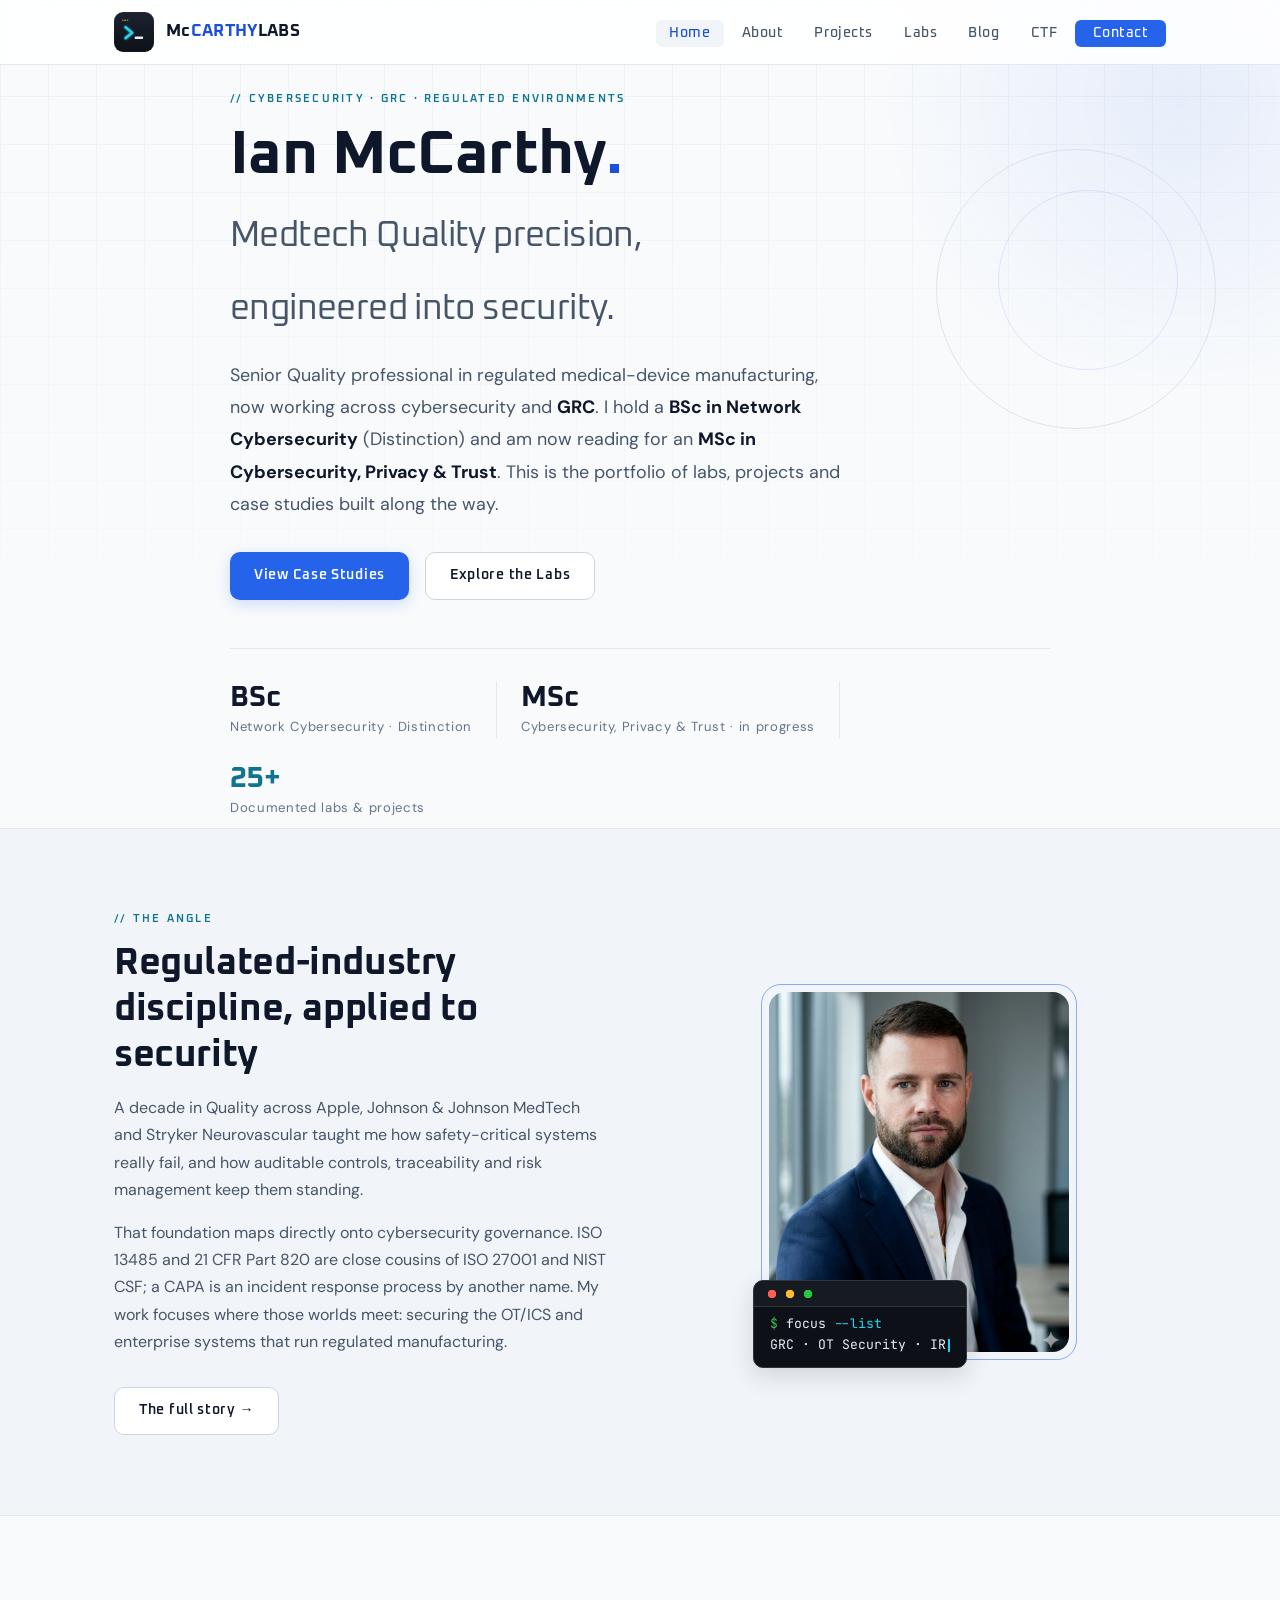
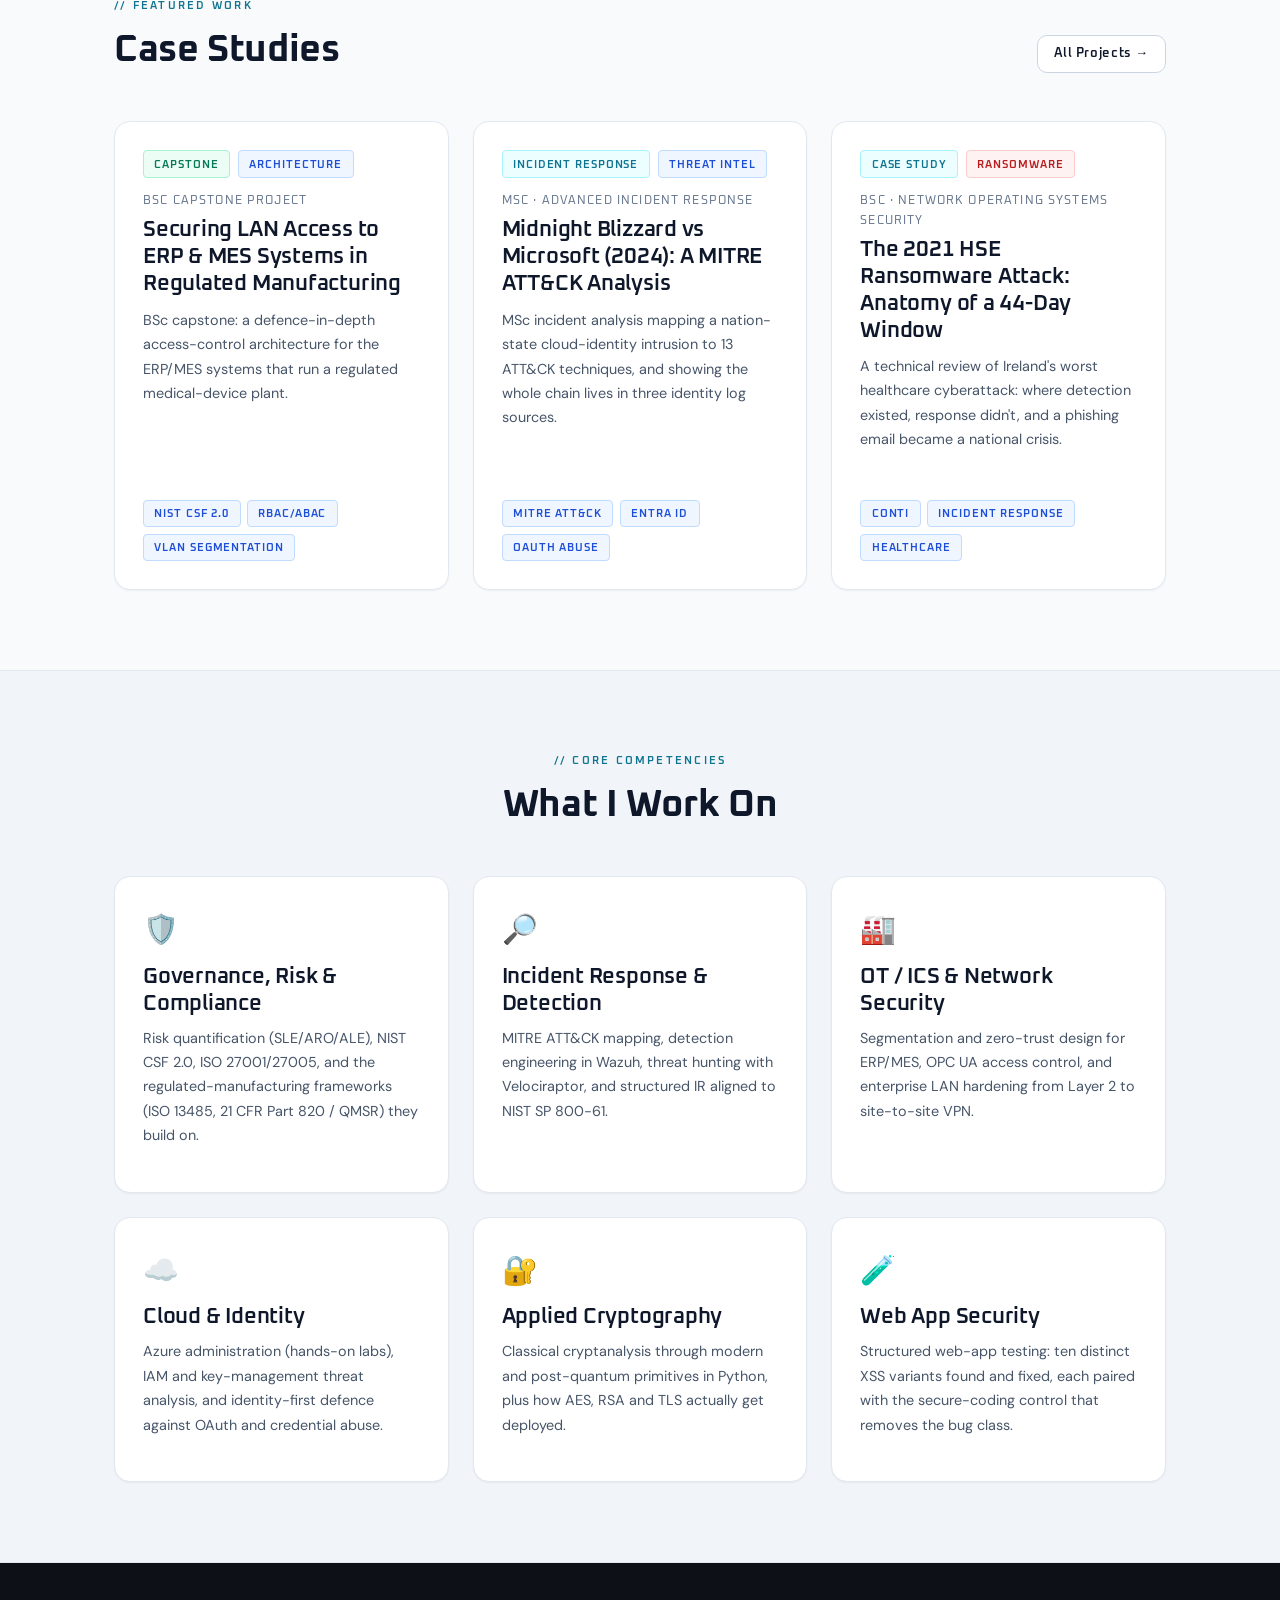
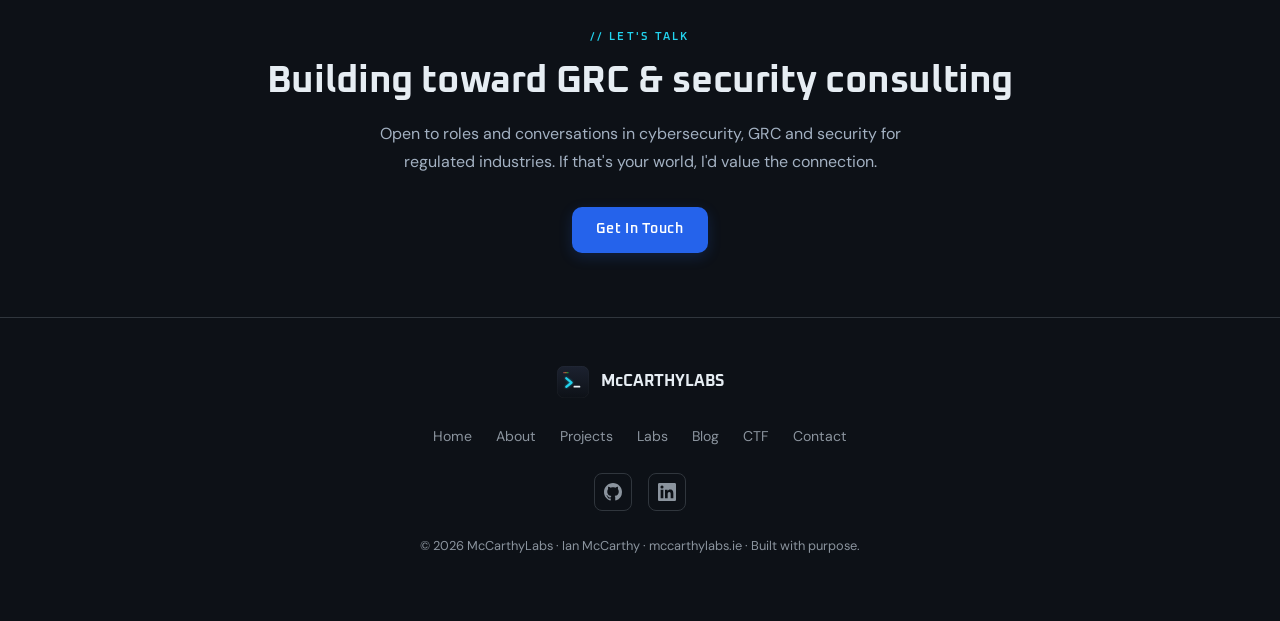
==== commit 7da2e1da: "New terminal prompt logo, SVG favicon and Apple touch icon" ====
--- a/index.html
+++ b/index.html
@@ -10,7 +10,9 @@
   <meta property="og:url" content="https://mccarthylabs.ie/" />
   <meta property="og:type" content="website" />
   <link rel="canonical" href="https://mccarthylabs.ie/" />
-  <link rel="icon" href="assets/logo.png" type="image/png" />
+  <link rel="icon" href="assets/logo.svg" type="image/svg+xml" />
+  <link rel="icon" href="assets/favicon-32.png" type="image/png" sizes="32x32" />
+  <link rel="apple-touch-icon" href="assets/apple-touch-icon.png" />
   <link rel="stylesheet" href="assets/style.css" />
 </head>
 <body>
@@ -18,7 +20,7 @@
 <nav class="navbar">
   <div class="nav-inner">
     <a href="index.html" class="nav-logo">
-      <img src="assets/logo.png" alt="McCarthyLabs Logo" />
+      <img src="assets/logo.svg" alt="McCarthyLabs Logo" />
       <span class="nav-logo-text">Mc<span>CARTHY</span>LABS</span>
     </a>
     <button class="nav-toggle" id="navToggle" aria-label="Toggle menu">☰</button>
@@ -157,7 +159,7 @@
 <footer class="footer">
   <div class="container">
     <div class="footer-inner">
-      <div class="footer-logo"><img src="assets/logo.png" alt="McCarthyLabs" /> McCARTHYLABS</div>
+      <div class="footer-logo"><img src="assets/logo.svg" alt="McCarthyLabs" /> McCARTHYLABS</div>
       <ul class="footer-links"><li><a href="index.html">Home</a></li><li><a href="about.html">About</a></li><li><a href="projects.html">Projects</a></li><li><a href="labs.html">Labs</a></li><li><a href="blog.html">Blog</a></li><li><a href="ctf.html">CTF</a></li><li><a href="contact.html">Contact</a></li></ul>
       <div class="footer-social">
         <a href="https://github.com/mccarthylabs-ie" target="_blank" rel="noopener" class="social-icon" aria-label="GitHub"><svg width="18" height="18" viewBox="0 0 24 24" fill="currentColor"><path d="M12 0C5.37 0 0 5.37 0 12c0 5.31 3.435 9.795 8.205 11.385.6.105.825-.255.825-.57 0-.285-.015-1.23-.015-2.235-3.015.555-3.795-.735-4.035-1.41-.135-.345-.72-1.41-1.23-1.695-.42-.225-1.02-.78-.015-.795.945-.015 1.62.87 1.845 1.23 1.08 1.815 2.805 1.305 3.495.99.105-.78.42-1.305.765-1.605-2.67-.3-5.46-1.335-5.46-5.925 0-1.305.465-2.385 1.23-3.225-.12-.3-.54-1.53.12-3.18 0 0 1.005-.315 3.3 1.23.96-.27 1.98-.405 3-.405s2.04.135 3 .405c2.295-1.56 3.3-1.23 3.3-1.23.66 1.65.24 2.88.12 3.18.765.84 1.23 1.905 1.23 3.225 0 4.605-2.805 5.625-5.475 5.925.435.375.81 1.095.81 2.22 0 1.605-.015 2.895-.015 3.3 0 .315.225.69.825.57A12.02 12.02 0 0 0 24 12c0-6.63-5.37-12-12-12z"/></svg></a>
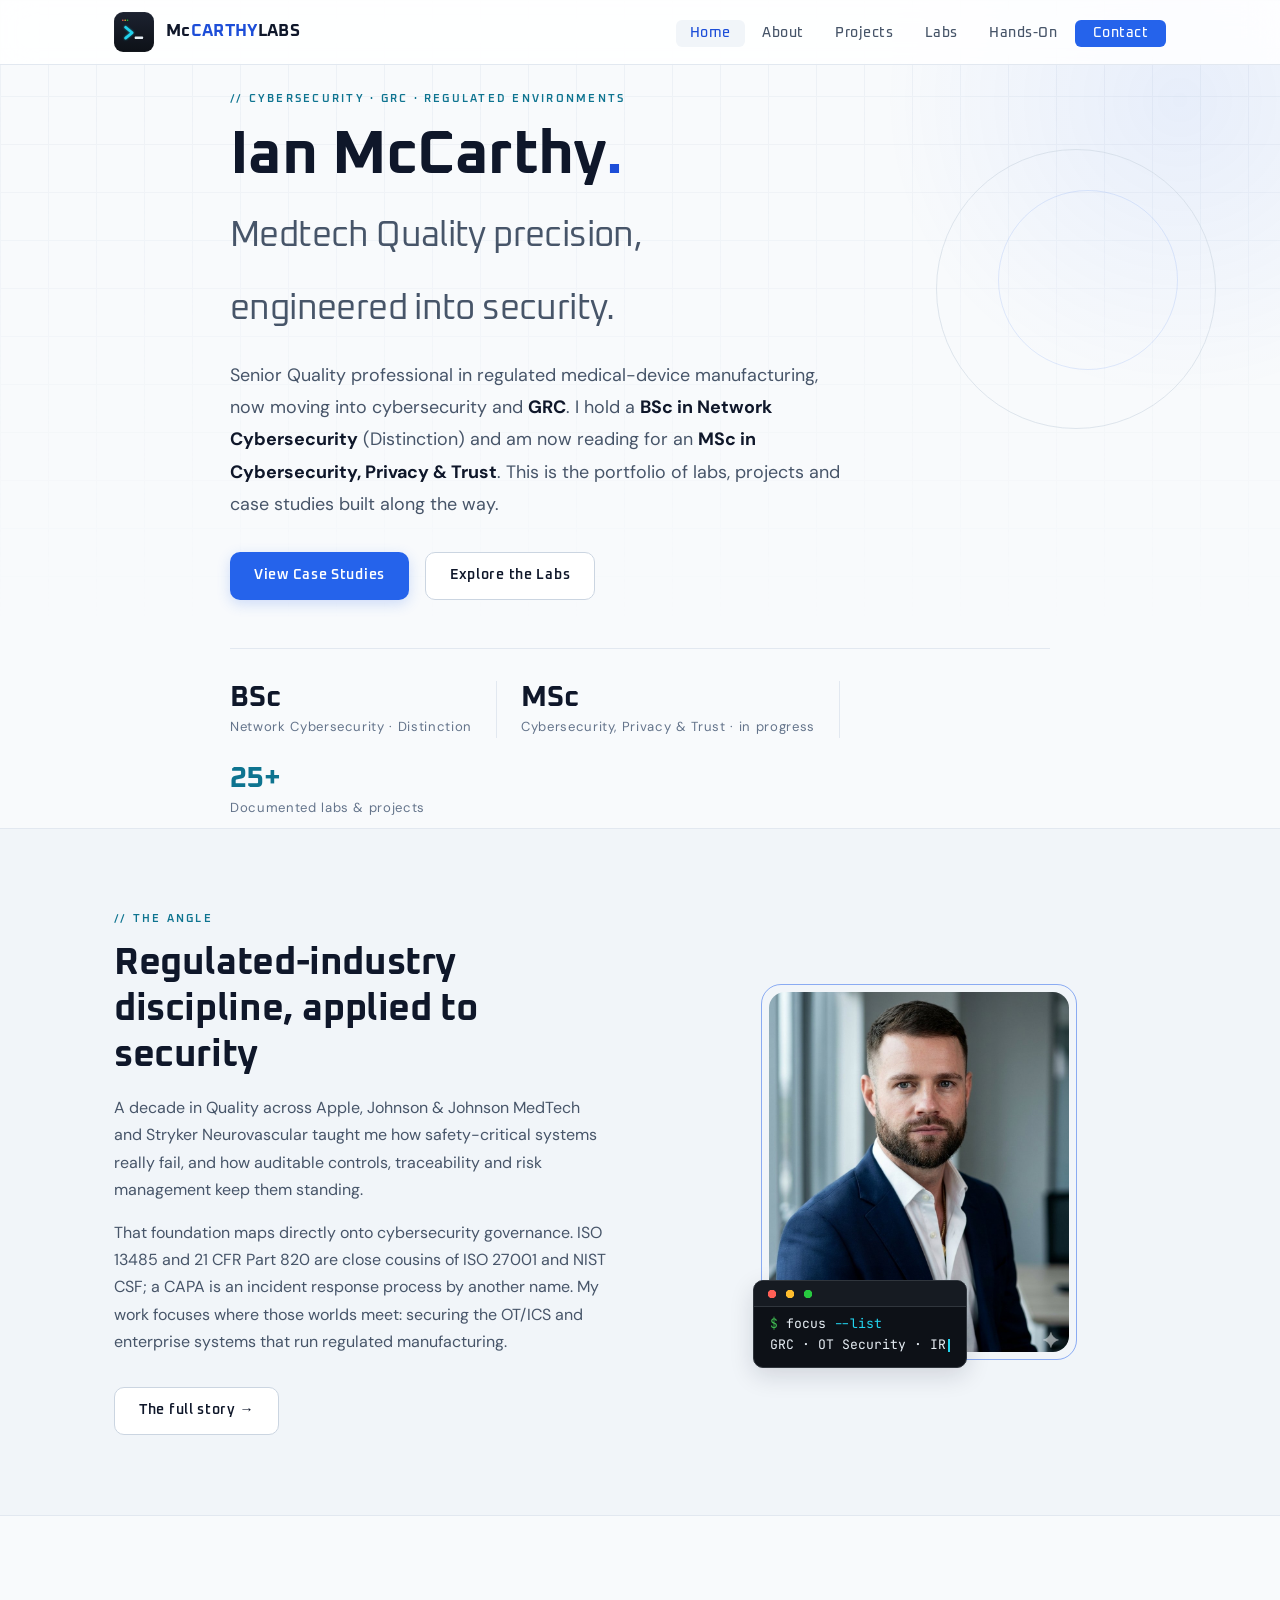
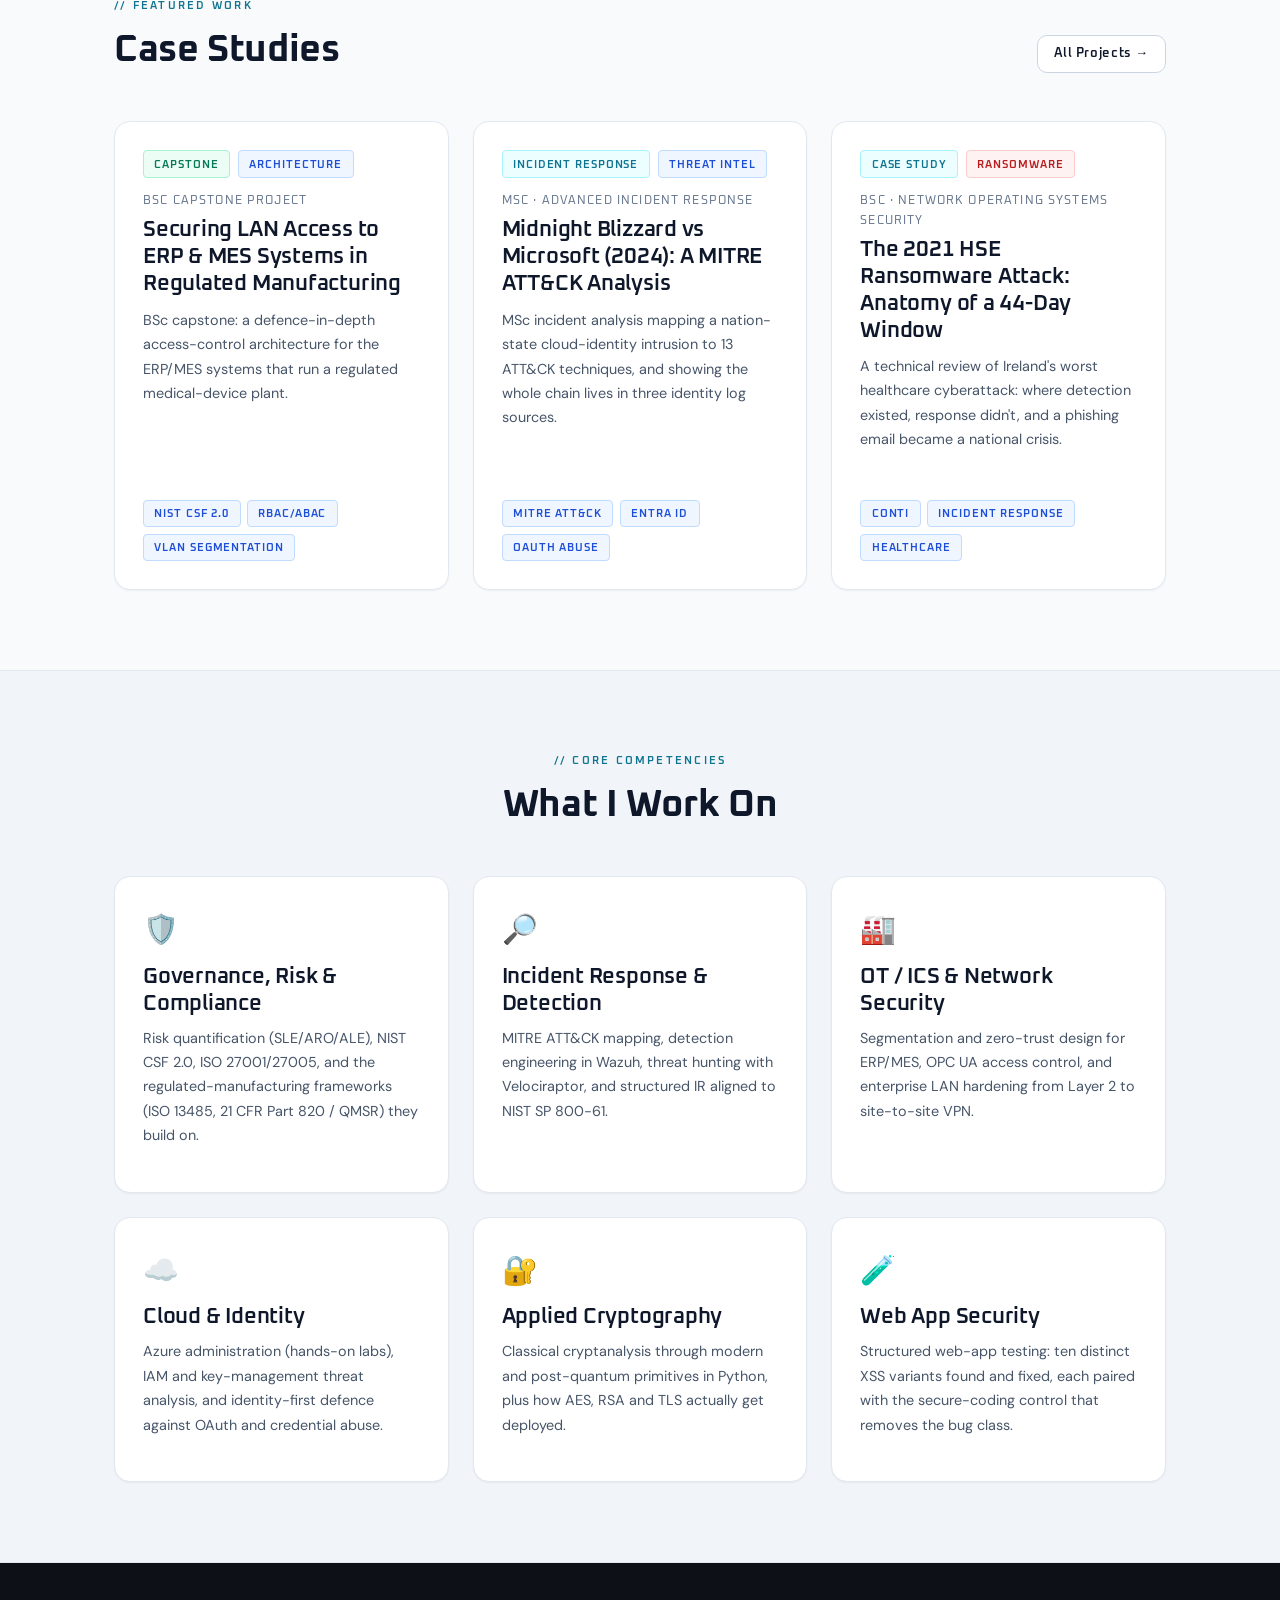
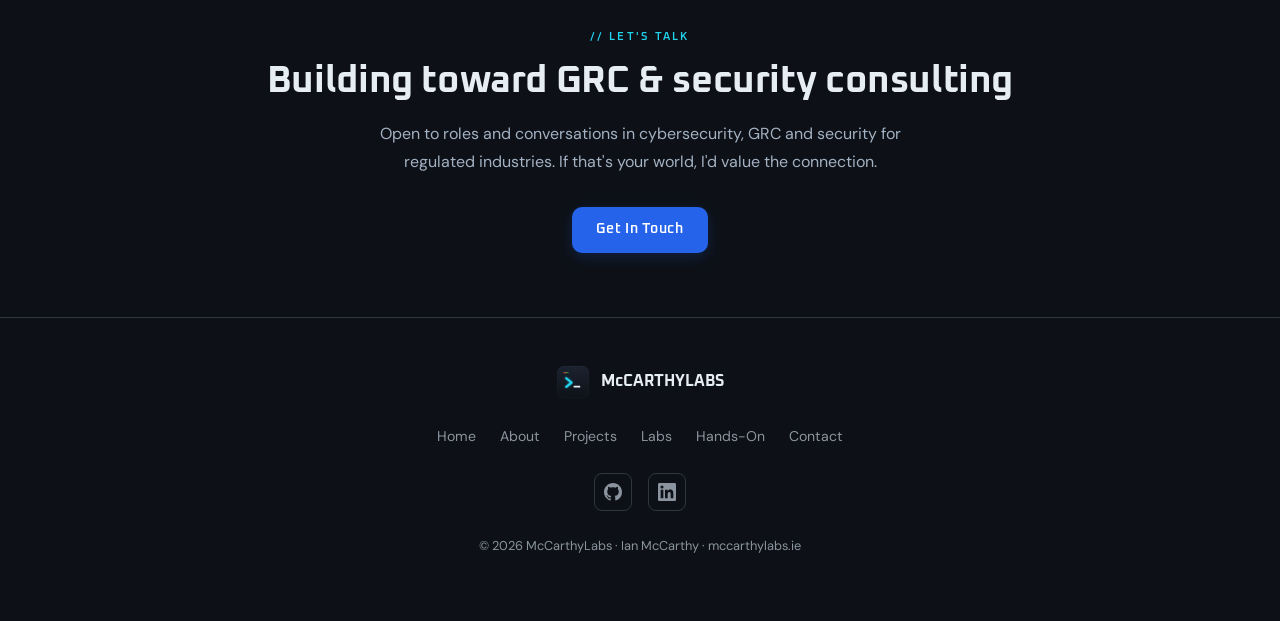
==== commit 44a61e72: "CV-ready content pass: accurate positioning, personal LinkedIn, tidy nav" ====
--- a/index.html
+++ b/index.html
@@ -29,8 +29,7 @@
       <li><a href="about.html">About</a></li>
       <li><a href="projects.html">Projects</a></li>
       <li><a href="labs.html">Labs</a></li>
-      <li><a href="blog.html">Blog</a></li>
-      <li><a href="ctf.html">CTF</a></li>
+      <li><a href="ctf.html">Hands-On</a></li>
       <li><a href="contact.html" class="nav-cta">Contact</a></li>
     </ul>
   </div>
@@ -49,7 +48,7 @@
           <span style="color:var(--text-2);font-weight:400;font-size:clamp(1.4rem,3vw,2.2rem);">Medtech Quality precision,<br/>engineered into security.</span>
         </h1>
         <p class="fade-up-2" style="font-size:1.12rem;max-width:620px;margin-top:1.25rem;line-height:1.8;">
-          Senior Quality professional in regulated medical-device manufacturing, now working across cybersecurity and <strong style="color:var(--text-1);">GRC</strong>. I hold a <strong style="color:var(--text-1);">BSc in Network Cybersecurity</strong> (Distinction) and am now reading for an <strong style="color:var(--text-1);">MSc in Cybersecurity, Privacy &amp; Trust</strong>. This is the portfolio of labs, projects and case studies built along the way.
+          Senior Quality professional in regulated medical-device manufacturing, now moving into cybersecurity and <strong style="color:var(--text-1);">GRC</strong>. I hold a <strong style="color:var(--text-1);">BSc in Network Cybersecurity</strong> (Distinction) and am now reading for an <strong style="color:var(--text-1);">MSc in Cybersecurity, Privacy &amp; Trust</strong>. This is the portfolio of labs, projects and case studies built along the way.
         </p>
         <div class="flex flex-wrap gap-2 fade-up-3" style="margin-top:2rem;">
           <a href="projects.html" class="btn btn-primary">View Case Studies</a>
@@ -160,12 +159,12 @@
   <div class="container">
     <div class="footer-inner">
       <div class="footer-logo"><img src="assets/logo.svg" alt="McCarthyLabs" /> McCARTHYLABS</div>
-      <ul class="footer-links"><li><a href="index.html">Home</a></li><li><a href="about.html">About</a></li><li><a href="projects.html">Projects</a></li><li><a href="labs.html">Labs</a></li><li><a href="blog.html">Blog</a></li><li><a href="ctf.html">CTF</a></li><li><a href="contact.html">Contact</a></li></ul>
+      <ul class="footer-links"><li><a href="index.html">Home</a></li><li><a href="about.html">About</a></li><li><a href="projects.html">Projects</a></li><li><a href="labs.html">Labs</a></li><li><a href="ctf.html">Hands-On</a></li><li><a href="contact.html">Contact</a></li></ul>
       <div class="footer-social">
         <a href="https://github.com/mccarthylabs-ie" target="_blank" rel="noopener" class="social-icon" aria-label="GitHub"><svg width="18" height="18" viewBox="0 0 24 24" fill="currentColor"><path d="M12 0C5.37 0 0 5.37 0 12c0 5.31 3.435 9.795 8.205 11.385.6.105.825-.255.825-.57 0-.285-.015-1.23-.015-2.235-3.015.555-3.795-.735-4.035-1.41-.135-.345-.72-1.41-1.23-1.695-.42-.225-1.02-.78-.015-.795.945-.015 1.62.87 1.845 1.23 1.08 1.815 2.805 1.305 3.495.99.105-.78.42-1.305.765-1.605-2.67-.3-5.46-1.335-5.46-5.925 0-1.305.465-2.385 1.23-3.225-.12-.3-.54-1.53.12-3.18 0 0 1.005-.315 3.3 1.23.96-.27 1.98-.405 3-.405s2.04.135 3 .405c2.295-1.56 3.3-1.23 3.3-1.23.66 1.65.24 2.88.12 3.18.765.84 1.23 1.905 1.23 3.225 0 4.605-2.805 5.625-5.475 5.925.435.375.81 1.095.81 2.22 0 1.605-.015 2.895-.015 3.3 0 .315.225.69.825.57A12.02 12.02 0 0 0 24 12c0-6.63-5.37-12-12-12z"/></svg></a>
-        <a href="https://www.linkedin.com/company/mccarthylabs/" target="_blank" rel="noopener" class="social-icon" aria-label="LinkedIn"><svg width="18" height="18" viewBox="0 0 24 24" fill="currentColor"><path d="M20.447 20.452h-3.554v-5.569c0-1.328-.027-3.037-1.852-3.037-1.853 0-2.136 1.445-2.136 2.939v5.667H9.351V9h3.414v1.561h.046c.477-.9 1.637-1.85 3.37-1.85 3.601 0 4.267 2.37 4.267 5.455v6.286zM5.337 7.433a2.062 2.062 0 0 1-2.063-2.065 2.064 2.064 0 1 1 2.063 2.065zm1.782 13.019H3.555V9h3.564v11.452zM22.225 0H1.771C.792 0 0 .774 0 1.729v20.542C0 23.227.792 24 1.771 24h20.451C23.2 24 24 23.227 24 22.271V1.729C24 .774 23.2 0 22.222 0h.003z"/></svg></a>
+        <a href="https://www.linkedin.com/in/mrianmccarthy/" target="_blank" rel="noopener" class="social-icon" aria-label="LinkedIn"><svg width="18" height="18" viewBox="0 0 24 24" fill="currentColor"><path d="M20.447 20.452h-3.554v-5.569c0-1.328-.027-3.037-1.852-3.037-1.853 0-2.136 1.445-2.136 2.939v5.667H9.351V9h3.414v1.561h.046c.477-.9 1.637-1.85 3.37-1.85 3.601 0 4.267 2.37 4.267 5.455v6.286zM5.337 7.433a2.062 2.062 0 0 1-2.063-2.065 2.064 2.064 0 1 1 2.063 2.065zm1.782 13.019H3.555V9h3.564v11.452zM22.225 0H1.771C.792 0 0 .774 0 1.729v20.542C0 23.227.792 24 1.771 24h20.451C23.2 24 24 23.227 24 22.271V1.729C24 .774 23.2 0 22.222 0h.003z"/></svg></a>
       </div>
-      <p class="footer-copy">© 2026 McCarthyLabs · Ian McCarthy · mccarthylabs.ie · Built with purpose.</p>
+      <p class="footer-copy">© 2026 McCarthyLabs · Ian McCarthy · mccarthylabs.ie</p>
     </div>
   </div>
 </footer>
